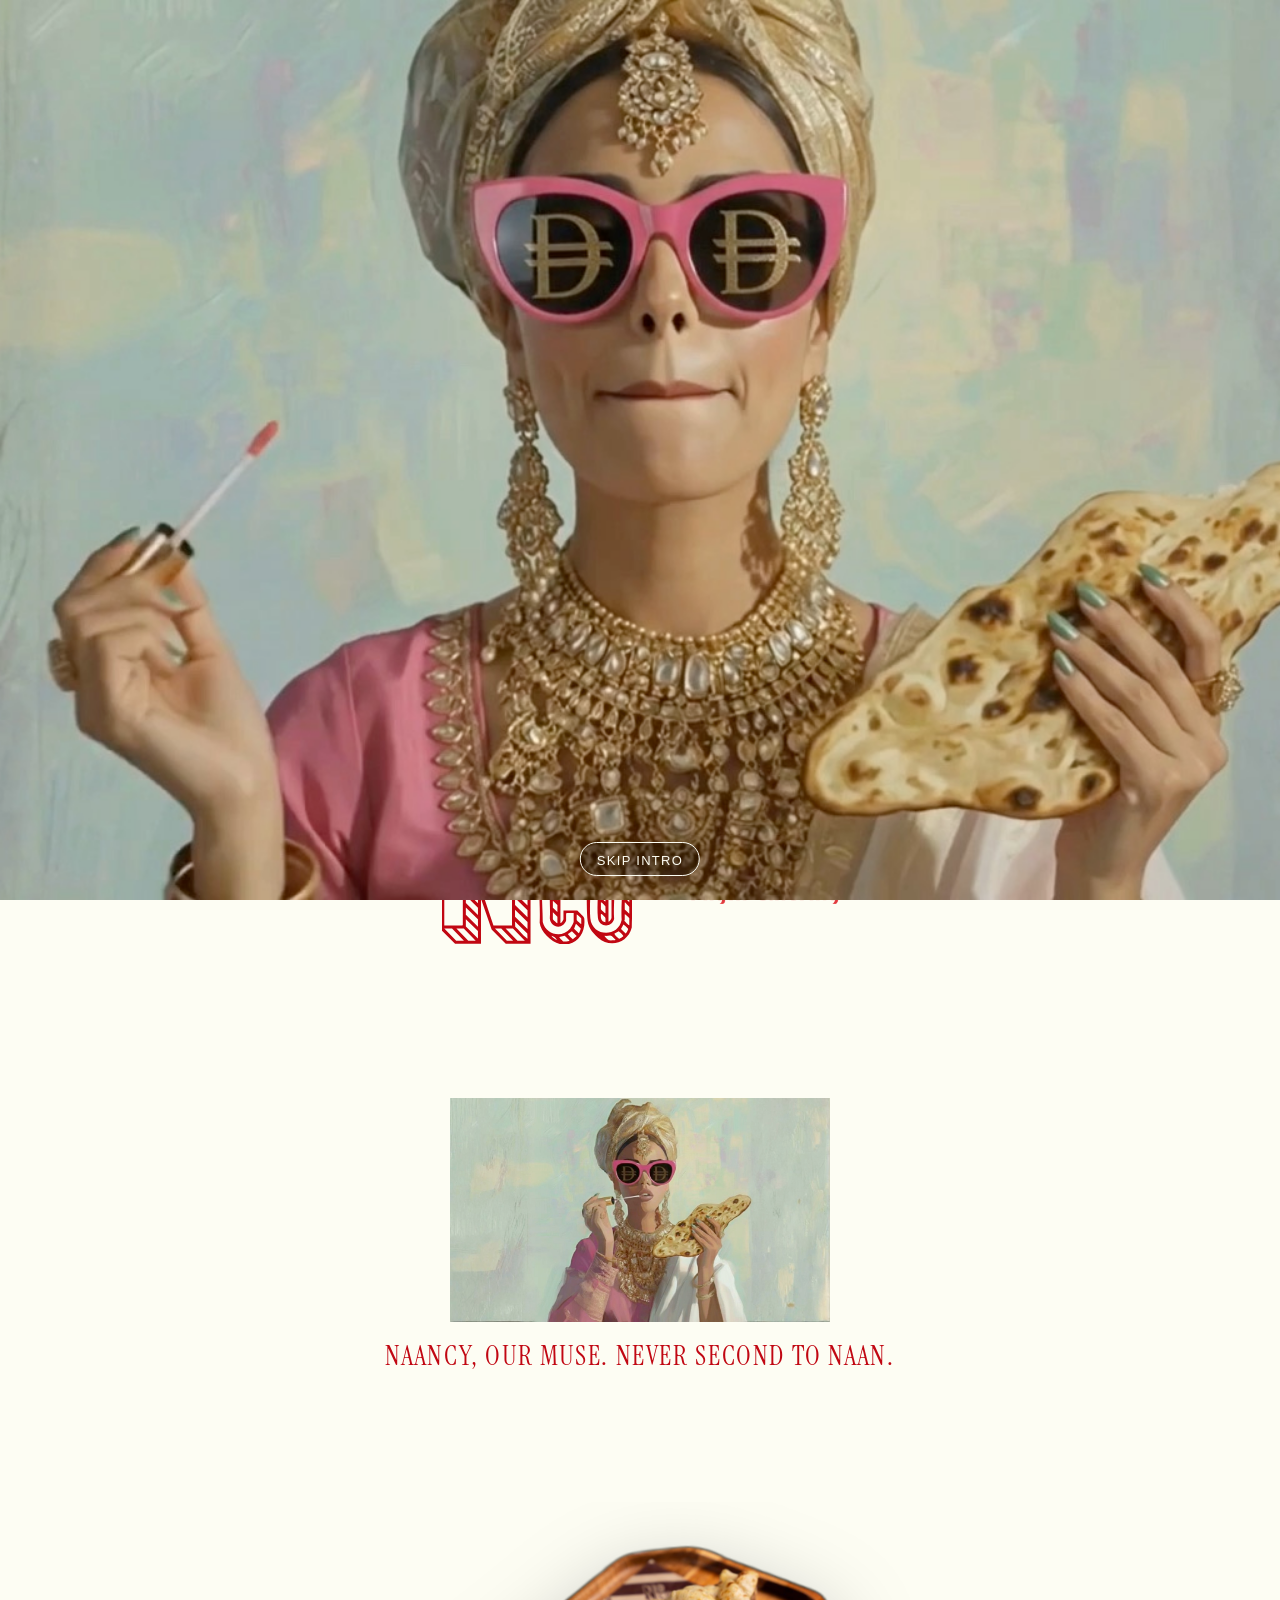
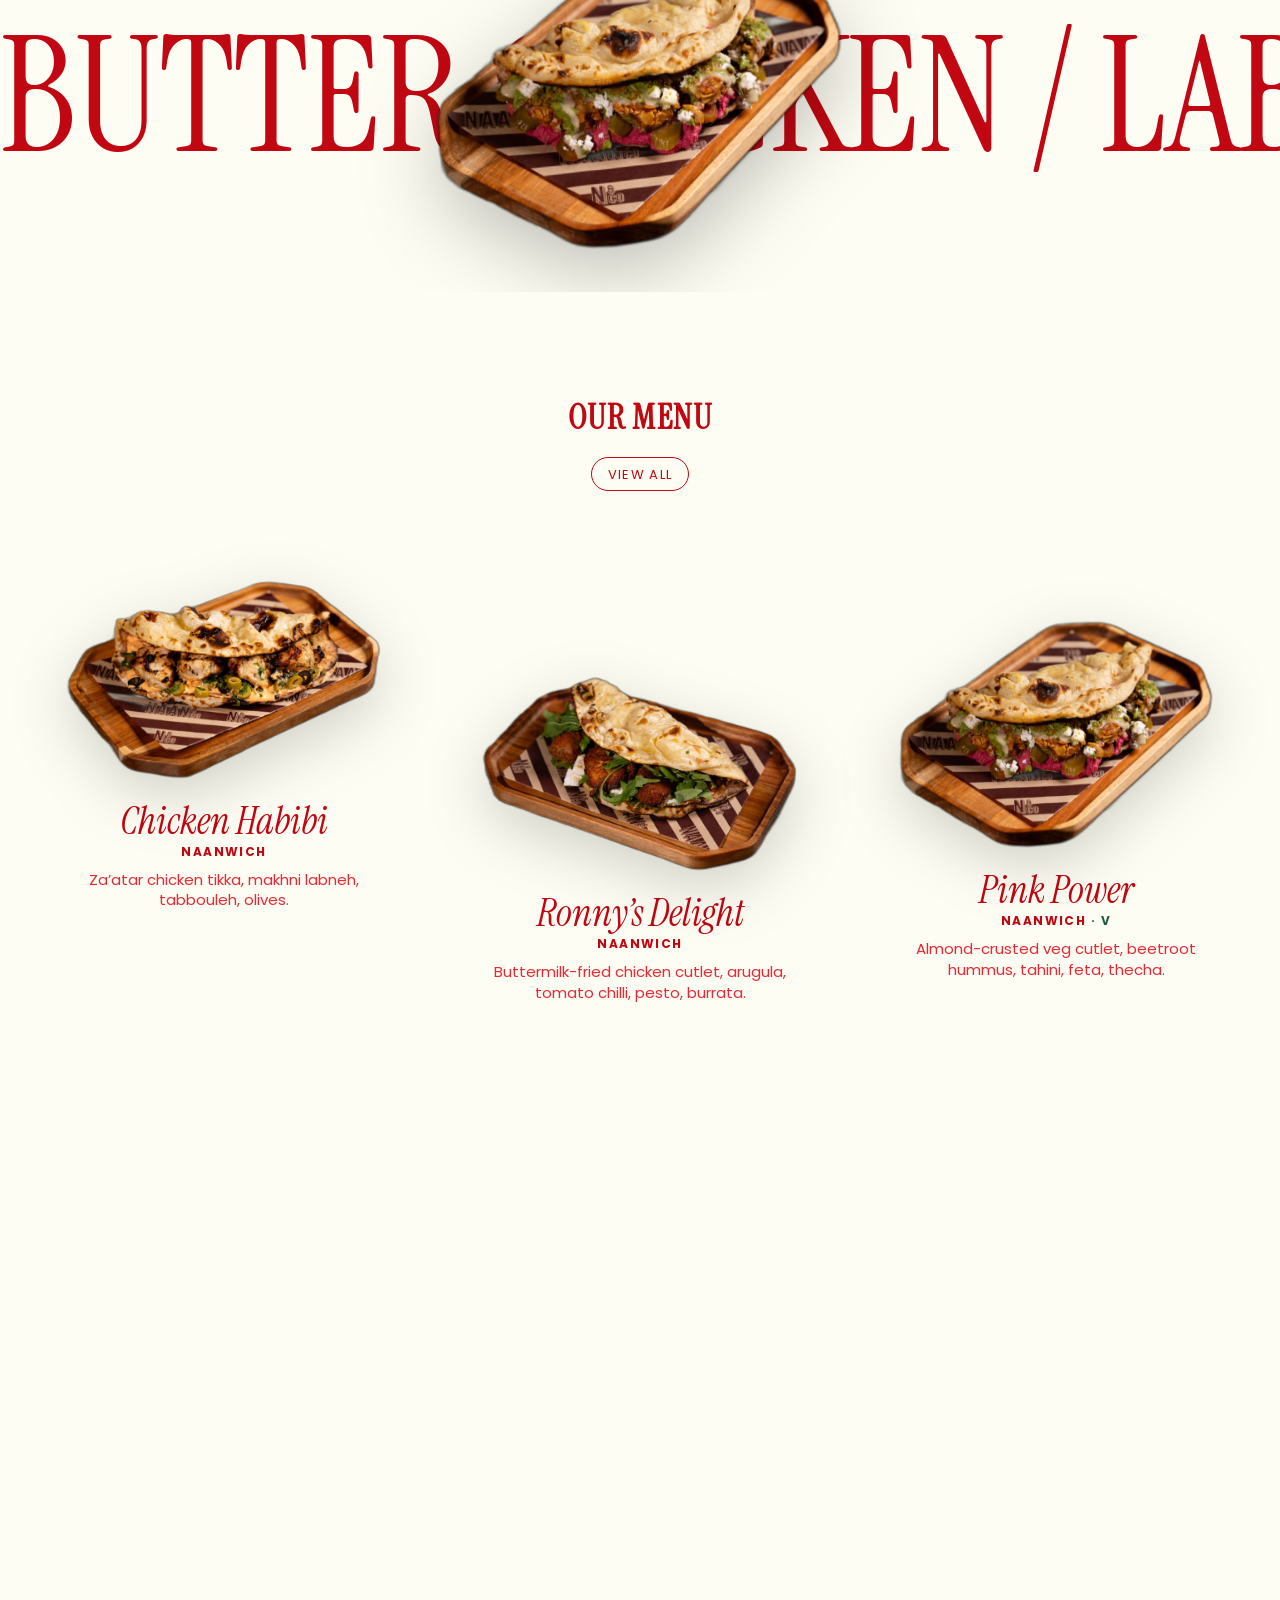
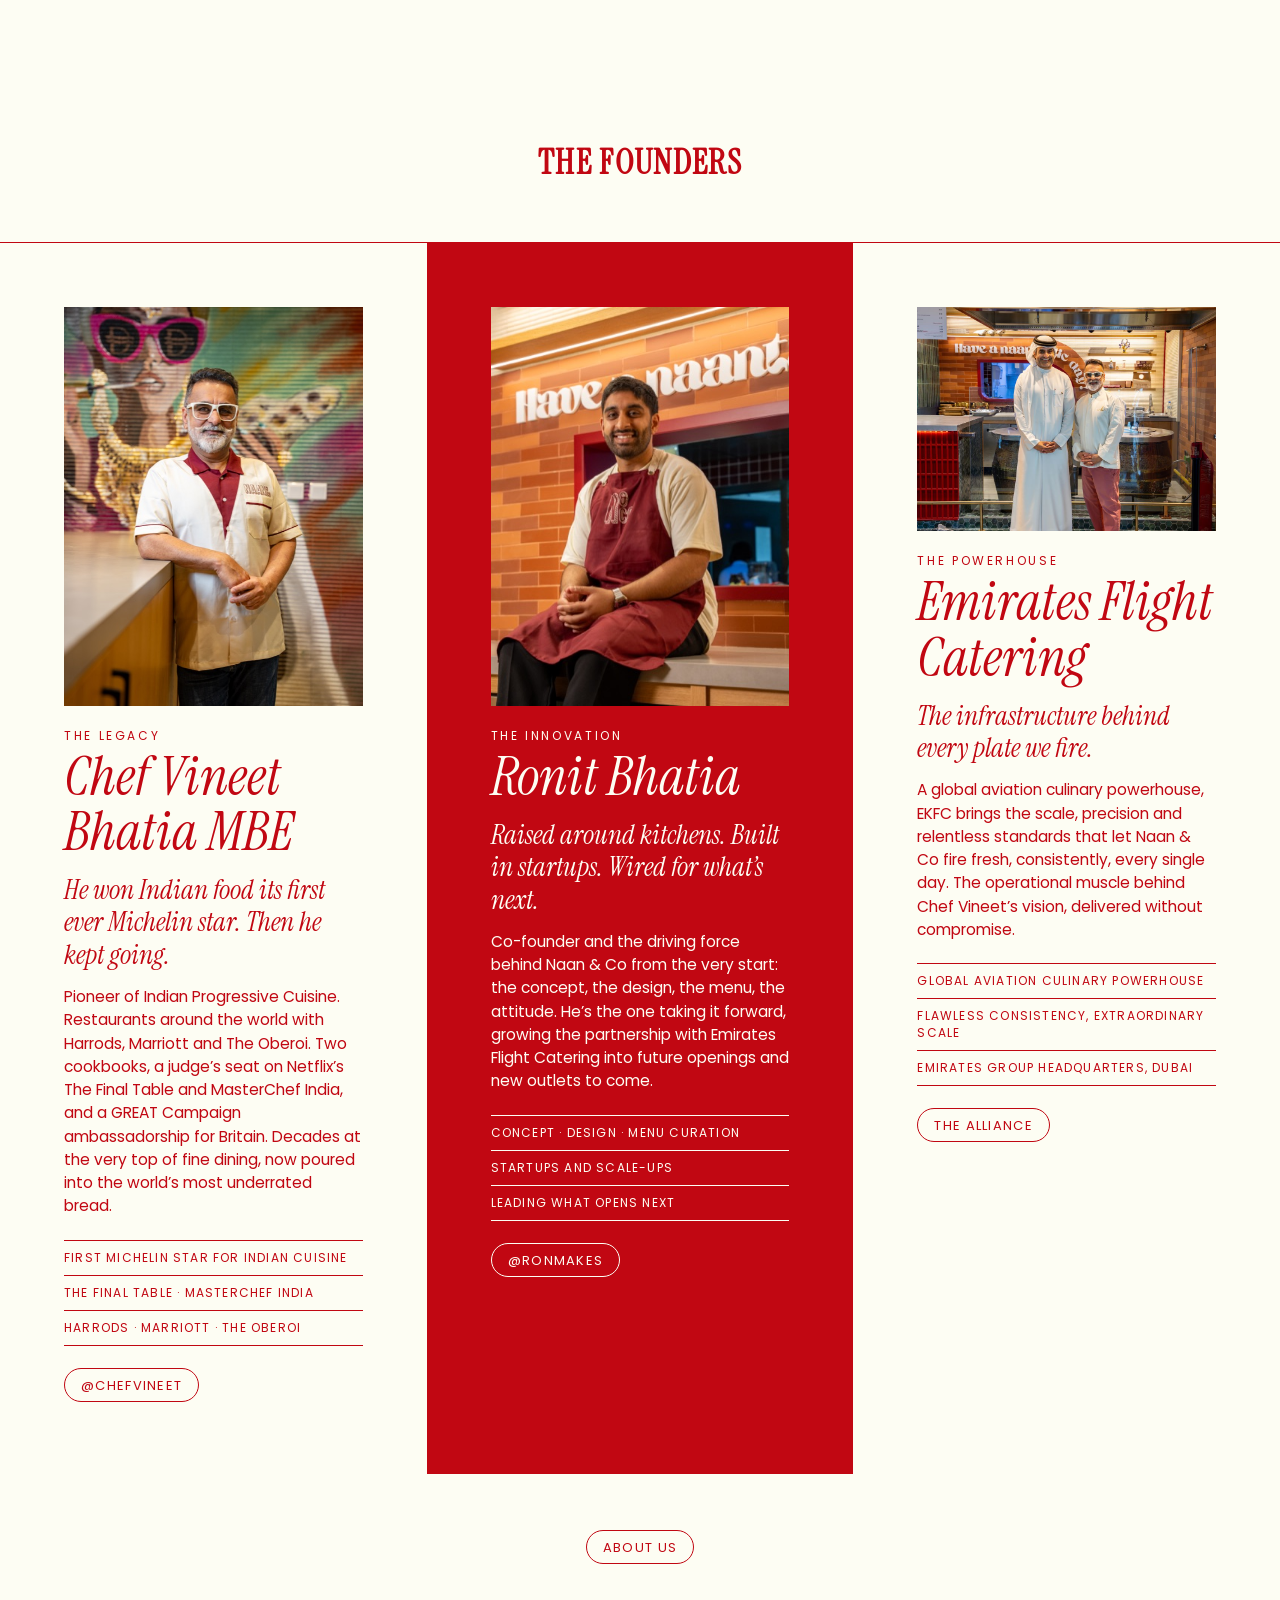
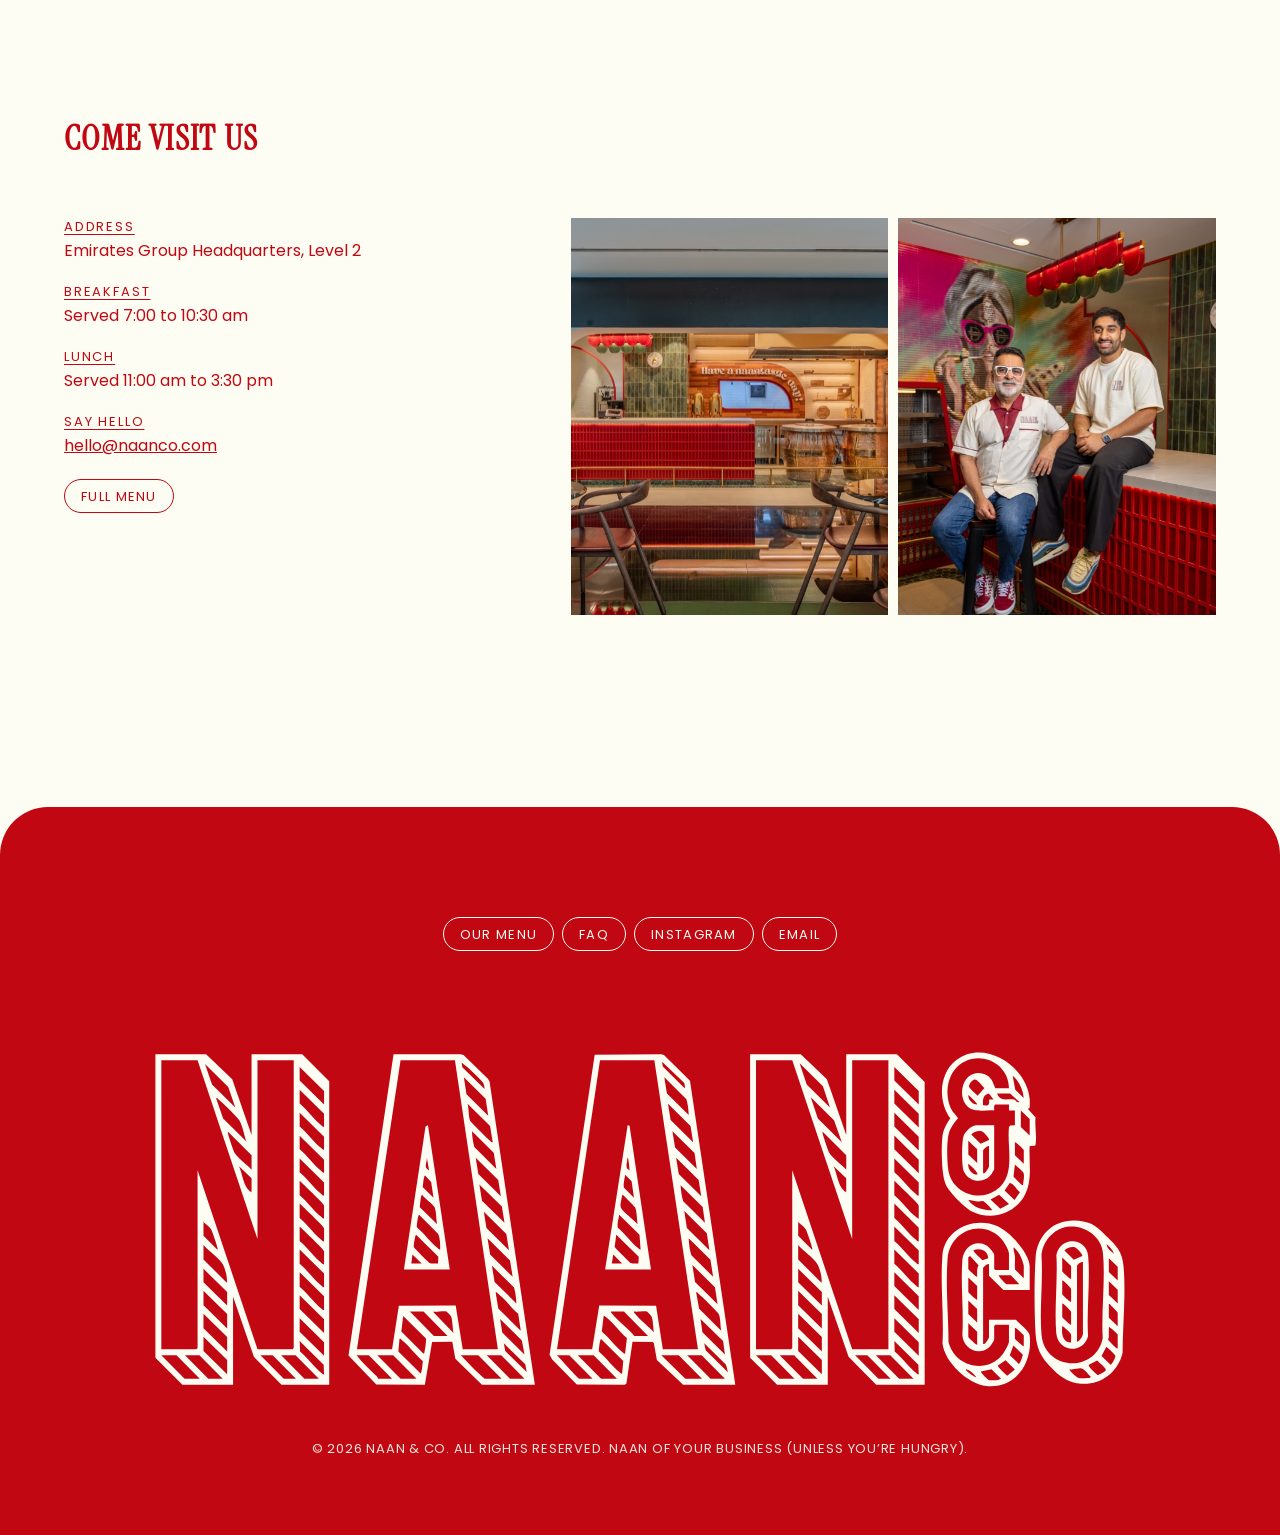
==== index.html @ 49facd0e "Revert header to full wordmark, move EKFC lockup to hero, swap founders photo - Header goes back to " ====
<!DOCTYPE html>
<html lang="en">
<head>
  <meta charset="UTF-8" />
  <meta name="viewport" content="width=device-width, initial-scale=1" />
  <meta name="theme-color" content="#fdfdf3" />
  <title>Naan &amp; Co</title>
  <meta name="description" content="Naan & Co. puts India's most iconic staple centre stage: pressed naanwiches and playful pizzaans, straight from the tandoor." />
  <link rel="canonical" href="https://naanco.com/" />

  <meta property="og:type" content="website" />
  <meta property="og:site_name" content="Naan & Co" />
  <meta property="og:url" content="https://naanco.com/" />
  <meta property="og:title" content="Naan & Co" />
  <meta property="og:description" content="Naan & Co. puts India's most iconic staple centre stage: pressed naanwiches and playful pizzaans, straight from the tandoor." />
  <meta property="og:image" content="https://naanco.com/assets/hero-poster.jpg" />

  <meta name="twitter:card" content="summary_large_image" />
  <meta name="twitter:title" content="Naan & Co" />
  <meta name="twitter:description" content="Naan & Co. puts India's most iconic staple centre stage: pressed naanwiches and playful pizzaans, straight from the tandoor." />
  <meta name="twitter:image" content="https://naanco.com/assets/hero-poster.jpg" />

  <link rel="preconnect" href="https://fonts.googleapis.com" />
  <link rel="preconnect" href="https://fonts.gstatic.com" crossorigin />
  <link href="https://fonts.googleapis.com/css2?family=Instrument+Serif:ital@0;1&family=Poppins:wght@400;500;600;700&display=swap" rel="stylesheet" />
  <link rel="icon" type="image/svg+xml" href="assets/favicon.svg" />
  <link rel="stylesheet" href="styles.css" />
  <noscript>
    <style>
      .intro { display: none !important; }
      .reveal { opacity: 1 !important; transform: none !important; }
    </style>
  </noscript>
</head>
<body class="intro-lock">

  <svg width="0" height="0" style="position:absolute" aria-hidden="true" focusable="false" xmlns="http://www.w3.org/2000/svg">
    <defs><g id="logo-full">
<path d="M657.68,419.27l19.14,18.19,14.15,40.75v-58.94h37.07l20.3,20.28v221.45h-35.45l-20.22-20.36-15.23-43.99v64.35h-37.07l-19.75-19.74v-221.99h37.07ZM651.46,423.59h-26.52v211.44h25.71l.81-.81v-130.06l43.84,130.87h26.52v-211.44h-26.52v130.87l-43.84-130.87ZM679.06,458.2l-5.16-15.66-17.02-16.79,5.16,15.66,17.02,16.79ZM744.01,456.04v-10l-17.86-17.58v10l17.86,17.58ZM744.01,472.8v-10l-17.86-17.58v10l17.86,17.58ZM687.72,483.62l-5.71-16.19-17.01-16.8,5.18,15.64,17.54,17.35ZM744.01,489.57v-10l-17.86-17.58v10l17.86,17.58ZM690.97,503.63v-10.55l-17.05-17.03c-.42-.08-.32.49-.27.81.3,1.94,3.99,12.89,4.96,14.52,2.23,3.77,9.31,8.69,12.37,12.25ZM744.01,506.33v-10l-17.86-17.58v10l17.86,17.58ZM744.01,522.55v-9.46l-17.86-17.58v10c5.54,4.56,10.68,11.98,16.23,16.23.55.42.68,1.04,1.63.81ZM690.97,519.85v-10l-9.21-8.65c2.42,5,3.16,14.5,7.58,17.84.54.41.68,1.05,1.63.81ZM744.01,539.32v-9.46c0-1.28-15.68-16.01-17.86-18.12v10.55c5.54,4.56,10.68,11.98,16.23,16.23.55.42.68,1.04,1.63.81ZM744.01,556.08v-10l-17.86-17.58v10.55c5.54,4.56,10.68,11.98,16.23,16.23.55.42.68,1.04,1.63.81ZM655.79,542.02v10l10.02,10c.42.08.32-.49.27-.81-.27-1.75-3.8-12.31-4.65-13.75-1.01-1.71-4.12-3.98-5.64-5.45ZM744.01,572.85v-10l-17.86-17.58v10.55c5.54,4.56,10.68,11.98,16.23,16.23.55.42.68,1.04,1.63.81ZM655.79,558.79v10.55l17.05,17.03c.76-3.49-1.37-11.07-3.27-14.03-2.73-4.25-10.28-9.46-13.78-13.54ZM744.01,589.61v-10l-17.86-17.58v10.55c5.54,4.56,10.68,11.98,16.23,16.23.55.42.68,1.04,1.63.81ZM673.11,603.13v-10l-17.32-17.03v10l17.32,17.03ZM744.01,606.37v-10l-17.86-17.58v10l17.86,17.58ZM673.11,619.89v-10.55l-17.32-17.03v10.55l17.32,17.03ZM744.01,623.14v-10l-17.86-17.58v10l17.86,17.58ZM673.11,636.66v-10.55l-17.32-17.03v10.55l17.32,17.03ZM744.01,639.9v-10l-17.86-17.58v10l17.86,17.58ZM673.11,653.42v-10.55l-17.32-17.03v10.55l17.32,17.03ZM744.01,653.42l-.28-7.02-17.57-17.31.28,7.56c5.43,4.51,10.5,11.78,15.95,15.97.54.42.69,1.05,1.62.8ZM653.08,656.67l-17.05-17.3h-11.1l17.05,17.3h11.1ZM669.86,656.67l-17.05-17.3h-10.55l17.05,17.3h10.55ZM723.44,656.67l-17.05-17.3h-8.93l17.05,17.3h8.93ZM740.22,656.67l-17.05-17.3h-10.55l17.05,17.3h10.55Z"/>
        <path d="M222.53,419.27l19.14,18.19,14.15,40.75v-58.94h37.07l19.75,19.74v221.99h-34.91l-20.22-20.36-15.23-43.99v64.35h-37.07l-19.75-19.74v-221.99h37.07ZM216.31,423.59h-26.52v211.44h25.71l.81-.81v-130.06l43.84,130.87h25.71l.81-.81v-210.63h-26.52v130.87l-43.84-130.87ZM243.91,458.2l-5.16-15.12-17.02-16.79,5.16,15.12,17.02,16.79ZM308.86,456.04v-10l-17.86-17.58v10l17.86,17.58ZM308.86,472.26v-9.46l-17.86-17.58v10c5.54,4.56,10.68,11.98,16.23,16.23.55.42.68,1.04,1.63.81ZM252.02,483.08c-1.56-4.31-2.79-11.97-5.16-15.66-1.68-2.61-12.31-12.81-15.13-15.17-.61-.51-.88-1.31-1.9-1.07l5.18,15.1,17,16.8ZM308.86,489.03v-9.46l-17.86-17.58v10c5.54,4.56,10.68,11.98,16.23,16.23.55.42.68,1.04,1.63.81ZM255.82,503.63v-10.55l-17.05-17.03c-.42-.08-.32.49-.27.81.3,1.94,3.99,12.89,4.96,14.52,2.23,3.77,9.31,8.69,12.37,12.25ZM308.86,505.79v-9.46l-17.86-17.58v10c5.54,4.56,10.68,11.98,16.23,16.23.55.42.68,1.04,1.63.81ZM308.86,522.55v-9.46l-17.86-17.58v10c5.54,4.56,10.68,11.98,16.23,16.23.55.42.68,1.04,1.63.81ZM255.82,519.85v-10l-9.21-8.65c2.42,5,3.16,14.5,7.58,17.84.54.41.68,1.05,1.63.81ZM308.86,539.32v-9.46c0-1.28-15.68-16.01-17.86-18.12v10.55c5.54,4.56,10.68,11.98,16.23,16.23.55.42.68,1.04,1.63.81ZM308.86,556.08v-9.46c0-1.28-15.68-16.01-17.86-18.12v10.55c5.54,4.56,10.68,11.98,16.23,16.23.55.42.68,1.04,1.63.81ZM220.64,542.02v10l10.02,10c.42.08.32-.49.27-.81-.27-1.75-3.8-12.31-4.65-13.75-1.01-1.71-4.12-3.98-5.64-5.45ZM308.86,572.85v-9.46c0-1.28-15.68-16.01-17.86-18.12v10.55c5.54,4.56,10.68,11.98,16.23,16.23.55.42.68,1.04,1.63.81ZM220.64,558.79v10.55l17.05,17.03c.76-3.49-1.37-11.07-3.27-14.03-2.73-4.25-10.28-9.46-13.78-13.54ZM308.86,589.61v-10l-17.86-17.58v10.55c5.54,4.56,10.68,11.98,16.23,16.23.55.42.68,1.04,1.63.81ZM237.96,603.13v-10l-17.32-17.03v10l17.32,17.03ZM308.86,606.37v-10l-17.86-17.58v10.55c5.54,4.56,10.68,11.98,16.23,16.23.55.42.68,1.04,1.63.81ZM237.96,619.89v-10.55l-17.32-17.03v10.55l17.32,17.03ZM308.86,623.14v-10l-17.86-17.58v10l17.86,17.58ZM237.96,636.66v-10.55l-17.32-17.03v10.55l17.32,17.03ZM308.86,639.9v-10l-17.86-17.58v10l17.86,17.58ZM237.96,653.42v-10.55l-17.32-17.03v10.55l17.32,17.03ZM308.86,653.42l-.28-7.02-17.57-17.31.28,7.56c5.43,4.51,10.5,11.78,15.95,15.97.54.42.69,1.05,1.62.8ZM217.93,656.67l-17.05-17.3h-11.1l17.05,17.3h11.1ZM234.71,656.67l-17.05-17.3h-10.55l17.05,17.3h10.55ZM288.29,656.67l-17.05-17.3h-8.93l17.05,17.3h8.93ZM305.07,656.67l-17.05-17.3h-10.55l17.05,17.3h10.55Z"/>
        <path d="M609.78,660.99h-38.16l-19.22-18.11-2.24-12.36-.81-.82-14.78-.05-4.45,30.43-1.26.9-35.07-.11-17.98-18.27-1.93-3.51,33.02-219.6,48.51-.27,2.16.54,19.06,18.81,33.14,222.4ZM479.35,635.04h25.71l5.15-31.9,41.61.05,4.93,31.85h25.71l-31.91-211.48-39.77.07-31.42,211.41ZM572.29,439.97l-16.08-15.29.51,3.54,16,15.92c.47-.76-.06-3.62-.42-4.17ZM575.68,463.61c-.11-3.85-.63-7.84-1.68-11.56l-16.17-16.02,1.93,11.86,15.92,15.72ZM578.93,483.62l-1.92-11.87-16.47-16.25,1.9,11.88,16.49,16.24ZM581.64,503.09l-1.69-11.56-16.16-16.02,1.93,11.85,15.92,15.73ZM584.88,523.09l-1.92-11.87-16.47-16.25,1.9,11.88,16.49,16.24ZM587.59,542.56l-1.69-11.56-16.16-16.02c.3,3.9.76,8.16,1.93,11.85l15.92,15.73ZM590.84,562.57l-1.9-12.42-16.49-16.24,1.9,12.42,16.49,16.24ZM593.54,582.04l-1.93-12.4-15.92-15.72c.17,4.09.64,8.5,1.93,12.39l15.92,15.73ZM596.79,602.05l-1.9-12.43-16.49-16.23,1.92,12.41,16.47,16.25ZM599.5,621.52c-.73-3.26-.46-9.63-1.93-12.4-.7-1.32-13.03-13.49-14.84-14.92-.54-.43-.7-1.05-1.63-.8l2.23,12.1,16.16,16.02ZM545.92,625.3l-17.59-17.85h-9.47c-.24.94.39,1.08.81,1.63,4.25,5.55,11.67,10.68,16.24,16.22h10.01ZM545.11,607.46c-2.18-.62-6.95.45-9.47,0-.24.94.39,1.08.81,1.63,3.52,4.6,9.77,9.16,13.8,13.52-.63-3.24-.49-8.59-1.76-11.48-.26-.58-3.01-3.56-3.38-3.66ZM529.14,638.28l1.33-11.38c-5.26-4.33-10.13-11.35-15.39-15.39-.54-.42-.69-1.05-1.62-.81l-1.37,11.34c5.27,4.34,10.16,11.39,15.44,15.43.54.42.69,1.05,1.62.81ZM602.2,638.82l-1.36-9.73-16.49-16.23,1.36,9.73,16.49,16.23ZM526.97,652.88l.83-9.17-16.25-16.23c-.79-.02-1.72,7.93-1.64,9.16,5.27,4.35,10.16,11.39,15.44,15.44.54.42.69,1.05,1.62.81ZM604.37,651.8l-1.37-5.38-15.94-15.7,1.06,5.15,16.25,15.94ZM505.33,656.67l-17.05-17.3h-8.93c2,1.94,15.31,17.3,16.51,17.3h9.47ZM523.19,656.67l-17.05-17.3h-11.64l17.05,17.3h11.64ZM585.43,656.67l-17.05-17.3h-12.72l17.59,17.3h12.18ZM602.21,656.67l-17.05-17.3h-10.55l17.05,17.3h10.55Z"/>
        <path d="M463.11,660.99h-38.7l-19.48-18.94-2.24-12.46-14.77.09-5.29,31.33-35.52-.13-20.36-21.21,32.97-220.41,49.02-.03,2.16.54,17.84,17.32,1.21,2.04,33.15,221.86ZM332.94,635.04h25.71l4.93-31.85,41.61-.05,5.15,31.9h25.71l-31.42-211.41-39.78-.06-31.9,211.48ZM426.3,444.68c-.03-1.51-.27-3.3-1.06-4.61-1.14-1.88-9.22-9.41-11.37-11.35-1.35-1.22-3-2.25-4.33-3.51l.51,3.54,16.26,15.92ZM429.01,464.15l-1.93-12.39-15.92-15.73,1.93,12.39,15.92,15.73ZM432.26,483.61l-1.91-11.88-16.49-16.24c.97,3.27.64,9.62,1.9,12.42.43.96,13.3,13.68,14.87,14.89.54.42.69,1.05,1.63.8ZM434.96,503.09l-1.93-11.86-15.92-15.72c.07,3.85.79,7.8,1.69,11.56l16.16,16.02ZM438.21,523.09l-1.9-11.89-16.49-16.23,1.93,11.86,16.46,16.26ZM440.91,542.56l-1.93-11.86-16.46-16.26,1.9,11.89,16.49,16.23ZM444.16,562.57l-1.9-11.89-16.49-16.23,1.93,11.86,16.46,16.26ZM446.87,582.04l-1.93-11.86-16.46-16.26,1.9,11.89,16.49,16.23ZM449.57,601.51c-.11-3.85-.63-7.84-1.68-11.56l-16.17-16.02,1.93,11.86,15.92,15.72ZM452.82,621.52l-1.9-12.42c-5.06-4.24-9.77-10.95-14.87-14.89-.54-.42-.69-1.05-1.63-.8l1.91,11.88,16.49,16.24ZM399.25,625.3l-17.59-17.85h-10.01l17.59,17.85h10.01ZM398.43,607.46c-2.29-.65-7.36.48-10.01,0l15.15,15.68c-.75-3.31-.58-9.1-1.76-12.03-.24-.59-3.05-3.56-3.38-3.66ZM366.78,610.7l-1.37,11.34,16.25,16.23c.88-.52.66-1.14.81-1.88.4-1.85,1.43-8.08.8-9.46l-16.49-16.23ZM455.53,638.82l-1.93-10.23-15.92-15.73,1.59,10.03,16.26,15.93ZM364.07,627.47l-.83,9.17,16.25,16.23c.92.02,1.54-7.95,1.64-9.17-5.27-4.34-10.16-11.39-15.44-15.43-.54-.42-.69-1.05-1.62-.81ZM457.15,651.8l-1.07-5.68-15.69-15.41,1.06,5.69,15.7,15.4ZM358.65,656.67l-17.05-17.3h-8.93c4.34,5.77,9.88,10.51,14.92,15.67.62.63.69,1.63.78,1.63h10.28ZM376.51,656.67l-17.05-17.3h-11.64l17.05,17.3h11.64ZM438.76,656.67l-17.05-17.3h-12.72c4.2,4.28,8.21,9.02,12.7,12.99.79.7,4.56,4.31,4.89,4.31h12.18ZM455.53,656.67l-17.05-17.3h-10.55l17.05,17.3h10.55Z"/>
        <path d="M825.2,591.77h-19.21l-10.55-10.55v-8.38c-1.24-.58-4.33,2.27-4.33,2.97v55.43h.8c.99-.36,3.53-4.14,3.53-5.14v-12.71h19.75c2.34,3.15,9.58,7.81,10.02,11.61,2.35,19.99-10.02,38.91-31.6,36.99-13.47-1.2-30.8-17.65-32.21-31.09,1.12-20.86-1.72-43.67-.09-64.31,1.55-19.59,23.39-28.94,40.45-21.45,8.66,3.8,23.44,19.6,23.44,29.58v17.03ZM810.04,577.17v-12.17c0-2.11-3.15-7.67-4.59-9.47-13.43-16.69-38.59-7.91-40.32,13.26-1.58,19.3.61,41.51.68,60.95,4.3,17.93,27.47,23.95,39.35,9.33,1.41-1.73,4.88-7.72,4.88-9.72v-12.17h-10.01l-.81.81v9.73c0,1.27-2.91,5.31-4.06,6.22-7.95,6.32-18.93.3-19.23-9.44,1.04-17.8-1.32-37.03,0-54.66.68-9.17,9.64-15.65,18.07-10.43,1.36.84,5.23,5.33,5.23,6.67v10.27l.81.81h10.01ZM820.87,583.12v-8.92c0-1.31-2.06-6.61-2.8-8.02-1.07-2.04-2.84-4.19-4.51-5.77-.58,1.95.66,4.17.81,6.23.23,3.37-.26,6.79.12,10.16l6.38,6.33ZM794.84,568.47c-.11-5.6-5.94-7.77-10.77-5.89-.66.93,5.71,6.16,6.48,7.31l4.29-1.42ZM780.27,567.71v8.65c0,.43,6.05,6.18,6.49,5.68.04-2.93-.41-5.78.99-8.48l-6.13-6.65-1.35.81ZM817.62,587.45l-6.22-6.49h-8.93c.11,1.13,5.25,6.49,5.68,6.49h9.47ZM786.77,598.8v-10l-6.49-6.22v10.55c0,.43,6.05,6.18,6.49,5.68ZM786.77,615.57v-10l-6.49-6.22v10l6.49,6.22ZM786.77,631.79v-9.46l-6.49-6.22v10c0,.43,6.05,6.18,6.49,5.68ZM820.87,632.87v-7.84c0-.43-5.36-5.57-6.49-5.68v7.84c0,.43,6.05,6.18,6.49,5.68ZM813.29,632.33l-2.64,7.19,6.68,6.33c.97-.23,2.66-5.47,2.88-6.69l-6.92-6.83ZM801.93,646.94c-.61.89,5.85,6.48,6.84,7.5l5.6-4.54-6.83-6.72-5.61,3.76ZM786.23,655.58c-2.03-2.54-4.28-5.14-7.57-5.94-1.01,1.01,6.23,6.11,7.57,5.94ZM789.48,651.26c-.62.51,5.06,6.16,5.79,6.38,1.23.36,8.84.09,8.81-1.24l-6.83-6.65-7.77,1.52Z"/>
        <path d="M825.02,458.61c-.09.14-.58.13-.81.21l-.1.72,5.4,5.97c-.72,5.75,1.01,14.05.01,19.46-.11.62-.19,1.09-.89,1.28l-3.45.07c-.72,12.69,2.51,25.69-4.24,37.14-7.77,13.17-24.8,17.65-38.35,10.55-5.1-2.67-16.24-13.98-18.67-19.2-3.39-7.27-3.51-27.49-2.55-35.73.52-4.48,3.19-9.38,5.72-13.04-9.11-12.36-8.31-32.66,4.25-42.43,20.95-16.32,52.16,4.97,53.86,28.36.08,1.14.17,6.06-.19,6.65ZM810.04,444.14c-.15-21.02-26.94-30.01-40.04-13.24-6.07,7.76-6.58,21.26-1.54,29.63.74,1.22,4.25,4.79,4.25,5.51-3.12,3.77-5.79,7.1-6.9,12.05-1.38,6.15-1.28,22.43.42,28.48,4.06,14.45,21.84,20.54,34.24,12.1,15.14-10.3,7.91-30.77,9.57-46.14l.89-1.28,3.44-.08v-10.82h-4.33s0-4.33,0-4.33h-10.01c-1.34,1.02-.71,2.85-.81,4.33-7.02-.57-15.94,2.23-20.8-4.36-6.97-9.45.04-26.89,13.21-22.39,5.46,1.86,6.57,5.6,8.4,10.53h10.01ZM820.86,451.17c-.59-6.09-3.29-12.32-8.11-16.22l1.9,10.27,6.21,5.96ZM785,437.72c-1.6.24-4.38,3.33-4.2,5.05.16,1.57,5.11,5.2,6.24,6.77l5.12-5.63c-1.6-1.23-5.34-6.46-7.16-6.19ZM795.37,447.97c-4.45.79-4.59,4.84-4.28,8.61,4.15.41,4.75-.19,4.33-4.33h3.25s-3.3-4.28-3.3-4.28ZM810.85,447.93h-9.47c2.24,6.46,7.57,3.46,12.17,4.34,1.69.32,2.34,2.94,4.07,1.88l-6.76-6.22ZM786.76,456.04c.72-.65-5.65-6.48-6.49-7.03-.14,3.66,2.84,6.84,6.49,7.03ZM825.2,478.75v-12.17l-6.49-6.22v12.17l6.49,6.22ZM820.87,499.3v-10c0-.43-5.36-5.57-6.49-5.68v9.46l6.49,6.22ZM820.32,514.98c.19-2.56,1.17-6.34.43-8.81-.39-1.31-5.13-5.1-6.38-6.33l-1.01,8.8c.65.82,6.28,7.05,6.95,6.34ZM813.1,514.64c-.4-.37-2.07-1.56-2.5-1.27l-3.76,5.6,7.25,6.83,3.95-5.68c-1.76-1.45-3.39-4.06-4.94-5.48ZM802.83,522.09l-6.31,3.44,7.19,6.66,6.32-3.41-7.2-6.68ZM797.59,533.37c.65-.57-5.43-6.52-6.47-6.8s-2.33.47-3.54.36c-2.41-.21-4.9-.89-7.31-1.13,3.79,5.65,10.79,7.55,17.32,7.56Z"/>
        <path d="M881.67,552.65c7.07,6.97,11.2,10.82,12.19,21.62,1.83,19.93-.61,43.4-.71,63.5-5.29,22.06-31.21,30.01-48.21,14.59-9.37-8.5-14.63-15.18-15.43-28.38-.99-16.15-1.03-39.62,0-55.75,1.23-19.32,16.74-30.81,35.76-26.49,8.13,1.84,10.97,5.56,16.41,10.92ZM852.67,545.41c-10.09,1.38-18.29,11.19-18.83,21.2,1.25,18.69-1.61,39.42.03,57.87,2.36,26.48,39.54,28.27,44.77,2.57-1.2-20,2.09-42.92.13-62.58-1.24-12.51-14.04-20.71-26.1-19.06ZM886.89,565.28c-1-2.7-3.05-5.38-5.4-7.03.3,3.17,3.2,5.12,5.4,7.03ZM889.6,584.74v-10l-6.49-6.22v10l6.49,6.22ZM889.6,601.51v-10l-6.49-6.22v10l6.49,6.22ZM883.11,602.05v10l6.49,6.22v-10c0-.38-4.52-4.69-5.26-5.53-.32-.37.04-1.03-1.24-.69ZM889.6,634.49v-10c0-.43-5.36-5.57-6.49-5.68v7.84c0,.16-.5.58-.52,1.1l.48,1.08c.87.5,5.83,6.46,6.54,5.66ZM881.22,633.41l-3.46,6.65,6.63,6.31c1.02-.21,3.79-5.43,3.5-6.62-.16-.65-6.09-6.47-6.67-6.33ZM868.51,646.42c-.96,1.39,5.21,6.35,6.31,7.49.77.2,5.87-2.85,6.08-3.53.46-1.52-5.09-5.89-6.3-7.17l-6.09,3.21ZM861.19,656.13c2.34.42,5.64-.3,8.12,0l.55-1.08c-2.31-1.71-4.52-5.97-7.57-6-2.3-.02-5.28,1.17-7.85.6-.79.7,5.24,6.22,6.76,6.49Z"/>
        <path d="M514.53,576.63l16.48-105.48,1.39.34,15.69,105.13h-33.56ZM532.38,504.17c-.04-2.19-.32-4.44-.7-6.59-.12-.68-.1-2.62-.91-2.6.24,3.35-2.3,7.27,1.61,9.19ZM535.63,524.18l-1.73-12.05-4.75-4.71c-.34,3.1-1.38,6.22-.98,9.35l7.46,7.41ZM538.34,543.64c-.58-3.17-.53-9.76-1.93-12.4-.31-.58-8.96-9.7-9.42-9.23-.17,2.81-1.94,7.07-.81,9.72,1.01,2.38,10.07,9.28,12.16,11.91ZM540.5,562.03l-.82-10.81-14.87-14.61c-.32,2.66-1.85,7.26-.81,9.72,5.06,4.2,9.79,11,14.87,14.88.54.41.69,1.05,1.62.81ZM538.86,572.28l.3-4.82-16.5-16.24-1.14,8.94c.52.84,11.2,11.52,11.96,11.87,1.49.67,3.74.16,5.37.25ZM526.98,572.31l-6.49-6.49-1.09,6.49h7.58Z"/>
        <path d="M367.31,576.63l15.8-104.54,1.78-.92,15.97,105.46h-33.56ZM385.71,504.17l-1.61-9.19c.17,3.75-2.77,7.06,1.61,9.19ZM388.96,524.18l-1.73-11.51-4.48-4.7c-1.03-.02-1.35,7.15-1.76,8.31l7.98,7.9ZM391.66,543.64c-.91-3.3-.53-9.56-1.92-12.41-1.17-2.4-7.41-6.61-9.17-9.21-.92-.02-1.54,7.95-1.64,9.17l12.73,12.45ZM393.83,562.03c.1-3.8.02-7.71-1.39-11.31l-14.03-14.09c-.88-.02-1.77,7.94-1.65,9.16,5.28,4.35,10.16,11.39,15.44,15.44.54.42.69,1.05,1.62.8ZM392.21,572.31l.29-4.85-16.26-16.24c-.75-.02-2,8.36-1.65,9.16.33.75,10.92,11.3,11.67,11.64,1.62.74,4.16.06,5.95.28ZM380.3,572.31l-6.76-6.49-.82,6.49h7.58Z"/>
        <path d="M799.22,471.18v32.18c0,.2-1.61,3.04-1.93,3.48-5.34,7.57-16.9,6.1-20.37-2.29-1.6-3.86-1.52-21.71-.05-25.68,1.23-3.33,6.04-7.68,9.63-7.68h12.72ZM795.42,481.99c.74-1.06-4.32-6.09-5.25-6.37-2.6-.78-5.97.23-7.73,2.32l6.83,6.71,6.14-2.66ZM786.77,498.76v-10l-6.49-6.22v10l6.49,6.22ZM795.43,486.32c-1.33-.33-4.33,2.66-4.33,3.52v16.49h.8c.99-.36,3.53-4.14,3.53-5.14v-14.87ZM786.76,507.41c1.45-1.49-5.25-7.08-6.49-8.11-.36,3.96,2.46,7.8,6.49,8.11Z"/>

        <path d="M854.28,556.21c6.9-1.09,13.06,3.36,13.69,10.39,1.68,18.72-1.27,39.95-.05,58.93-3.66,13.33-22.06,11.81-23.26-2.11-1.57-18.27,1.17-38.79.07-57.29,1.03-4.96,4.37-9.1,9.55-9.92ZM863.62,566.89c.82-.94-4.29-6.09-5.25-6.37-2.6-.78-5.97.23-7.73,2.32l6.83,6.68,6.15-2.63ZM855.5,583.66v-9.46l-6.49-6.22v10c0,.43,6.05,6.18,6.49,5.68ZM864.16,571.22c-1.41-.51-4.33,1.89-4.33,2.97v55.43c1.79-.13,4.33-4.39,4.33-5.68v-52.73ZM855.5,600.43v-9.46c0-.69-5.09-6.22-6.49-6.22v10c0,.43,6.05,6.18,6.49,5.68ZM855.5,617.19v-9.46c0-.69-5.09-6.22-6.49-6.22v10c0,.43,6.05,6.18,6.49,5.68ZM855.5,630.17c-.25-1.9.5-4.77-.28-6.48-.26-.57-5.71-5.98-6.21-5.42-.5,5.25-.04,11.59,6.49,11.9Z"/>
      </g><g id="logo-mark">
        <path d="M379.76,346.32l30.7,29.19,22.7,65.37v-94.56h59.47l32.56,32.53v355.24h-56.87l-32.43-32.66-24.44-70.58v103.23h-59.47l-31.69-31.66v-356.11h59.47ZM369.77,353.26h-42.54v339.19h41.24l1.3-1.3v-208.63l70.33,209.93h42.54v-339.19h-42.54v209.93l-70.33-209.93ZM414.04,408.78l-8.28-25.12-27.3-26.93,8.28,25.12,27.3,26.93ZM518.24,405.31v-16.05l-28.65-28.19v16.05l28.65,28.19ZM518.24,432.2v-16.05l-28.65-28.19v16.05l28.65,28.19ZM427.93,449.55l-9.16-25.97-27.28-26.95,8.31,25.09,28.14,27.83ZM518.24,459.1v-16.05l-28.65-28.19v16.05l28.65,28.19ZM433.15,481.65v-16.92l-27.35-27.32c-.67-.13-.52.79-.44,1.3.47,3.12,6.41,20.68,7.95,23.29,3.58,6.05,14.93,13.94,19.84,19.64ZM518.24,485.99v-16.05l-28.65-28.19v16.05l28.65,28.19ZM518.24,512.01v-15.18l-28.65-28.19v16.05c8.89,7.32,17.13,19.21,26.04,26.03.87.67,1.1,1.67,2.61,1.3ZM433.15,507.68v-16.05l-14.77-13.87c3.88,8.01,5.07,23.25,12.16,28.62.87.66,1.09,1.68,2.61,1.3ZM518.24,538.91v-15.18c0-2.05-25.16-25.68-28.65-29.06v16.92c8.89,7.32,17.13,19.21,26.04,26.03.87.67,1.1,1.67,2.61,1.3ZM518.24,565.8v-16.05l-28.65-28.19v16.92c8.89,7.32,17.13,19.21,26.04,26.03.87.67,1.1,1.67,2.61,1.3ZM376.72,543.24v16.05l16.07,16.04c.67.13.52-.79.44-1.3-.43-2.81-6.09-19.75-7.46-22.05-1.62-2.75-6.6-6.38-9.05-8.74ZM518.24,592.69v-16.05l-28.65-28.19v16.92c8.89,7.32,17.13,19.21,26.04,26.03.87.67,1.1,1.67,2.61,1.3ZM376.72,570.14v16.92l27.35,27.32c1.22-5.59-2.2-17.76-5.25-22.51-4.39-6.82-16.5-15.17-22.1-21.73ZM518.24,619.58v-16.05l-28.65-28.19v16.92c8.89,7.32,17.13,19.21,26.04,26.03.87.67,1.1,1.67,2.61,1.3ZM404.5,641.27v-16.05l-27.78-27.33v16.05l27.78,27.33ZM518.24,646.48v-16.05l-28.65-28.19v16.05l28.65,28.19ZM404.5,668.16v-16.92l-27.78-27.33v16.92l27.78,27.33ZM518.24,673.37v-16.05l-28.65-28.19v16.05l28.65,28.19ZM404.5,695.06v-16.92l-27.78-27.33v16.92l27.78,27.33ZM518.24,700.26v-16.05l-28.65-28.19v16.05l28.65,28.19ZM404.5,721.95v-16.92l-27.78-27.33v16.92l27.78,27.33ZM518.23,721.94l-.45-11.26-28.19-27.78.44,12.13c8.71,7.24,16.84,18.9,25.59,25.61.87.67,1.1,1.68,2.61,1.29ZM372.38,727.15l-27.35-27.76h-17.8l27.35,27.76h17.8ZM399.29,727.15l-27.35-27.76h-16.93l27.35,27.76h16.93ZM485.25,727.15l-27.35-27.76h-14.33l27.35,27.76h14.33ZM512.16,727.15l-27.35-27.76h-16.93l27.35,27.76h16.93Z"/>
        <path d="M648.47,623.05h-30.82l-16.93-16.92v-13.45c-1.99-.93-6.95,3.64-6.95,4.77v88.92h1.29c1.59-.57,5.66-6.64,5.66-8.24v-20.39h31.69c3.76,5.06,15.36,12.53,16.08,18.63,3.77,32.07-16.08,62.42-50.7,59.33-21.6-1.93-49.41-28.31-51.67-49.88,1.79-33.47-2.75-70.06-.14-103.16,2.48-31.42,37.52-46.42,64.88-34.4,13.89,6.1,37.6,31.45,37.6,47.45v27.33ZM624.16,599.63v-19.52c0-3.39-5.05-12.31-7.37-15.19-21.54-26.77-61.9-12.69-64.68,21.28-2.53,30.96.97,66.59,1.1,97.77,6.89,28.77,44.06,38.42,63.12,14.97,2.26-2.78,7.83-12.39,7.83-15.6v-19.52h-16.06l-1.3,1.3v15.61c0,2.03-4.67,8.51-6.51,9.98-12.76,10.13-30.37.48-30.85-15.15,1.67-28.56-2.11-59.4,0-87.69,1.1-14.71,15.47-25.1,28.98-16.74,2.19,1.35,8.39,8.56,8.39,10.7v16.48l1.3,1.3h16.06ZM641.53,609.17v-14.31c0-2.1-3.31-10.6-4.49-12.86-1.71-3.27-4.56-6.72-7.23-9.26-.94,3.13,1.06,6.69,1.29,9.99.37,5.4-.41,10.89.19,16.29l10.24,10.15ZM599.77,585.67c-.17-8.98-9.53-12.46-17.28-9.45-1.06,1.49,9.15,9.88,10.4,11.73l6.88-2.28ZM576.41,584.45v13.88c0,.7,9.7,9.91,10.41,9.1.07-4.7-.65-9.28,1.58-13.61l-9.84-10.67-2.16,1.3ZM636.32,616.11l-9.98-10.41h-14.33c.17,1.82,8.42,10.41,9.12,10.41h15.19ZM586.83,634.33v-16.05l-10.42-9.98v16.92c0,.7,9.71,9.91,10.42,9.11ZM586.83,661.22v-16.05l-10.42-9.98v16.05l10.42,9.98ZM586.83,687.25v-15.18l-10.42-9.98v16.05c0,.7,9.71,9.91,10.42,9.11ZM641.53,688.98v-12.58c0-.7-8.6-8.93-10.42-9.11v12.58c0,.7,9.71,9.91,10.42,9.11ZM629.38,688.12l-4.24,11.53,10.72,10.16c1.56-.37,4.27-8.77,4.62-10.73l-11.11-10.96ZM611.14,711.55c-.98,1.43,9.38,10.39,10.97,12.04l8.98-7.28-10.96-10.78-8.99,6.03ZM585.96,725.41c-3.26-4.08-6.87-8.24-12.15-9.53-1.63,1.62,10,9.8,12.15,9.53ZM591.17,718.48c-.99.82,8.12,9.88,9.29,10.23,1.97.58,14.19.15,14.13-1.99l-10.95-10.67-12.47,2.44Z"/>
        <path d="M648.2,409.44c-.14.23-.93.21-1.3.34l-.15,1.16,8.66,9.58c-1.15,9.22,1.62,22.53.02,31.21-.18.99-.3,1.75-1.42,2.05l-5.53.12c-1.16,20.35,4.03,41.21-6.79,59.57-12.46,21.13-39.78,28.31-61.52,16.93-8.19-4.29-26.05-22.43-29.95-30.8-5.44-11.66-5.63-44.09-4.09-57.32.84-7.19,5.12-15.05,9.18-20.92-14.61-19.84-13.32-52.39,6.81-68.07,33.62-26.18,83.68,7.97,86.4,45.49.13,1.83.28,9.72-.31,10.67ZM624.16,386.23c-.24-33.72-43.21-48.13-64.23-21.23-9.73,12.45-10.56,34.11-2.47,47.54,1.18,1.96,6.82,7.68,6.82,8.83-5.01,6.05-9.29,11.39-11.08,19.33-2.22,9.86-2.06,35.98.68,45.69,6.52,23.17,35.04,32.94,54.93,19.42,24.29-16.52,12.68-49.36,15.34-74.02l1.42-2.05,5.52-.12v-17.35h-6.95s0-6.94,0-6.94h-16.06c-2.14,1.64-1.14,4.56-1.3,6.94-11.25-.92-25.57,3.58-33.37-7-11.18-15.16.06-43.13,21.19-35.92,8.75,2.99,10.54,8.98,13.48,16.89h16.06ZM641.52,397.5c-.95-9.77-5.28-19.76-13.01-26.02l3.04,16.47,9.96,9.56ZM583.99,375.93c-2.57.38-7.03,5.33-6.74,8.1.26,2.51,8.2,8.34,10.01,10.86l8.22-9.04c-2.56-1.97-8.57-10.36-11.49-9.93ZM600.63,392.37c-7.14,1.26-7.37,7.76-6.86,13.82,6.66.66,7.62-.31,6.95-6.95h5.21s-5.3-6.87-5.3-6.87ZM625.47,392.3h-15.19c3.59,10.37,12.14,5.56,19.52,6.96,2.7.51,3.75,4.72,6.53,3.02l-10.85-9.98ZM586.83,405.31c1.15-1.05-9.07-10.39-10.41-11.27-.22,5.87,4.55,10.97,10.41,11.27ZM648.47,441.75v-19.52l-10.42-9.98v19.52l10.42,9.98ZM641.53,474.71v-16.05c0-.7-8.6-8.94-10.42-9.11v15.18l10.42,9.98ZM640.66,499.86c.3-4.11,1.87-10.17.7-14.13-.62-2.11-8.24-8.19-10.23-10.15l-1.62,14.12c1.04,1.31,10.07,11.31,11.16,10.17ZM629.06,499.31c-.65-.59-3.33-2.51-4.01-2.04l-6.03,8.99,11.63,10.96,6.33-9.12c-2.82-2.33-5.44-6.51-7.92-8.79ZM612.59,511.27l-10.12,5.52,11.53,10.68,10.14-5.47-11.56-10.72ZM604.19,529.36c1.04-.92-8.71-10.46-10.38-10.91-1.62-.43-3.74.75-5.68.58-3.86-.34-7.85-1.42-11.72-1.81,6.08,9.07,17.31,12.12,27.78,12.13Z"/>
        <path d="M739.07,560.29c11.34,11.18,17.97,17.36,19.56,34.68,2.94,31.97-.97,69.61-1.15,101.86-8.49,35.39-50.06,48.14-77.34,23.4-15.03-13.63-23.46-24.35-24.76-45.53-1.58-25.91-1.65-63.55,0-89.42,1.98-31,26.85-49.42,57.37-42.5,13.04,2.96,17.6,8.91,26.32,17.51ZM692.54,548.67c-16.18,2.21-29.35,17.96-30.21,34.01,2.01,29.99-2.59,63.24.05,92.84,3.78,42.48,63.42,45.36,71.82,4.13-1.92-32.08,3.35-68.85.22-100.4-1.99-20.07-22.53-33.22-41.88-30.58ZM747.44,580.55c-1.61-4.34-4.89-8.63-8.67-11.28.48,5.09,5.14,8.21,8.67,11.28ZM751.79,611.78v-16.05l-10.42-9.98v16.05l10.42,9.98ZM751.79,638.67v-16.05l-10.42-9.98v16.05l10.42,9.98ZM741.37,639.54v16.05l10.42,9.98v-16.05c0-.61-7.25-7.53-8.43-8.87-.52-.59.06-1.65-1.99-1.11ZM751.79,691.59v-16.05c0-.7-8.6-8.94-10.42-9.11v12.58c0,.26-.8.93-.84,1.77l.77,1.73c1.39.8,9.35,10.36,10.49,9.08ZM738.35,689.85l-5.55,10.67,10.64,10.11c1.63-.34,6.07-8.71,5.61-10.63-.25-1.04-9.76-10.38-10.7-10.15ZM717.97,710.71c-1.54,2.22,8.36,10.18,10.13,12.01,1.23.31,9.42-4.58,9.75-5.66.74-2.44-8.17-9.45-10.1-11.5l-9.78,5.15ZM706.21,726.29c3.75.67,9.05-.48,13.02,0l.88-1.73c-3.7-2.75-7.25-9.58-12.15-9.63-3.68-.04-8.46,1.88-12.6.96-1.26,1.13,8.4,9.97,10.85,10.41Z"/>
        <path d="M606.8,429.6v51.62c0,.32-2.59,4.87-3.09,5.59-8.57,12.14-27.11,9.78-32.68-3.68-2.56-6.2-2.43-34.83-.08-41.2,1.97-5.33,9.69-12.33,15.45-12.33h20.4ZM600.72,446.94c1.18-1.7-6.93-9.77-8.42-10.22-4.17-1.24-9.57.36-12.4,3.72l10.96,10.76,9.86-4.26ZM586.83,473.84v-16.05l-10.42-9.98v16.05l10.42,9.98ZM600.72,453.89c-2.13-.52-6.95,4.26-6.95,5.64v26.46h1.29c1.59-.57,5.66-6.64,5.66-8.24v-23.86ZM586.82,487.72c2.33-2.4-8.43-11.36-10.41-13.01-.58,6.35,3.95,12.52,10.41,13.01Z"/>
        <path d="M695.13,566.01c11.06-1.75,20.96,5.39,21.97,16.67,2.69,30.03-2.04,64.08-.09,94.54-5.87,21.38-35.39,18.95-37.31-3.39-2.51-29.3,1.88-62.22.11-91.91,1.66-7.95,7-14.59,15.33-15.91ZM710.12,583.14c1.31-1.51-6.89-9.76-8.42-10.22-4.17-1.24-9.57.36-12.4,3.72l10.96,10.71,9.86-4.22ZM697.09,610.04v-15.18l-10.42-9.98v16.05c0,.7,9.71,9.91,10.42,9.11ZM710.99,590.09c-2.27-.81-6.95,3.03-6.95,4.77v88.92c2.88-.21,6.95-7.05,6.95-9.11v-84.58ZM697.09,636.93v-15.18c0-1.1-8.16-9.97-10.42-9.98v16.05c0,.7,9.71,9.91,10.42,9.11ZM697.09,663.83v-15.18c0-1.1-8.16-9.97-10.42-9.98v16.05c0,.7,9.71,9.91,10.42,9.11ZM697.09,684.65c-.39-3.05.8-7.65-.45-10.4-.42-.92-9.16-9.59-9.96-8.69-.79,8.42-.07,18.59,10.41,19.08Z"/>
      </g></defs>
  </svg>

  <!-- ================= INTRO: the film, then the logo draws on ================= -->
  <div class="intro" id="intro" aria-label="Naan &amp; Co opening film">
    <video id="intro-video" muted playsinline autoplay preload="auto" poster="assets/intro-poster.jpg">
      <source src="assets/intro-720.mp4" type="video/mp4" />
    </video>
    <svg class="intro-logo" viewBox="181.5 413.9 717.1 252.3" role="img" aria-label="Naan &amp; Co" xmlns="http://www.w3.org/2000/svg"><use href="#logo-full" /></svg>
    <button class="pill intro-skip" id="intro-skip" type="button">Skip intro</button>
  </div>

  <header class="site-header">
    <div class="wrap">
      <div class="header-left">
        <a class="pill" href="#menu">Our menu</a>
        <a class="pill" href="https://www.google.com/maps/place/Emirates+Group+Headquarters+-+Second+Floor+-+Al+Garhoud+-+Dubai+-+United+Arab+Emirates/@25.2419709,55.3619872,17z/data=!3m1!4b1!4m6!3m5!1s0x3e5f5da21c5a3e1d:0xceed6bc21a979a2d!8m2!3d25.2419709!4d55.3645621!16s%2Fg%2F11wb27vzw5?entry=ttu&g_ep=EgoyMDI2MDcwNS4wIKXMDSoASAFQAw%3D%3D" target="_blank" rel="noopener">Find us</a>
        <a class="pill" href="about.html">About Us</a>
      </div>
      <a class="brand-mark" href="#top" aria-label="Naan &amp; Co home">
        <svg viewBox="181.5 413.9 717.1 252.3" role="img" aria-hidden="true" focusable="false" fill="currentColor" xmlns="http://www.w3.org/2000/svg"><use href="#logo-full" /></svg>
      </a>
      <div class="header-right">
        <a class="pill" href="https://www.instagram.com/naanco.ae/" target="_blank" rel="noopener">Instagram</a>
      </div>
    </div>
  </header>

  <main id="top">

    <!-- ================= HERO ================= -->
    <section class="hero">
      <div class="wrap">
        <h1 class="hero-shout reveal">Yes, we&rsquo;re hot. <em>Straight from the tandoor.</em></h1>
        <div class="hero-cols reveal">
          <div>
            <p>Naan &amp; Co. takes India&rsquo;s most iconic staple and puts it centre stage.</p>
            <p>Pressed naanwiches, playful pizzaans, every naan fired fresh in front of you.</p>
          </div>
          <div>
            <p>A concept by Chef Vineet Bhatia MBE and his son Ronit Bhatia, in partnership with Emirates Flight Catering.</p>
            <p>Find us at Emirates Group Headquarters, Level 2.</p>
          </div>
        </div>
        <div class="hero-lockup reveal">
          <svg class="hero-stamp" viewBox="322 340 436 396" role="img" aria-label="Naan &amp; Co monogram" fill="currentColor" xmlns="http://www.w3.org/2000/svg"><use href="#logo-mark" /></svg>
          <span class="hero-divider" aria-hidden="true"></span>
          <a class="hero-partner" href="about.html#alliance" aria-label="In partnership with Emirates Flight Catering">
            <img src="assets/ekfc-logo-480.png" width="480" height="294" alt="Emirates Flight Catering" />
          </a>
        </div>
      </div>
    </section>

    <!-- ================= FILM BLOCK ================= -->
    <figure class="filmstrip reveal">
      <video muted loop playsinline preload="metadata"
             poster="assets/hero-poster.jpg"
             width="960" height="564"
             aria-label="Naancy, the Naan &amp; Co muse, applying lip gloss while holding a fresh naan.">
        <source src="assets/hero-540.mp4" type="video/mp4" />
      </video>
      <figcaption>Naancy, our muse. Never second to naan.</figcaption>
    </figure>

    <!-- ================= DISH MARQUEE ================= -->
    <section class="dishline" aria-label="Dishes">
      <div class="dishline-track">
        <div class="dishline-set">
          <span>Butter Chicken</span>
          <span>Labneh Prawns</span>
          <span>Green Goddess</span>
          <span>Chicken Habibi</span>
          <span>Ronny&rsquo;s Delight</span>
          <span>Pink Power</span>
        </div>
        <div class="dishline-set" aria-hidden="true">
          <span>Butter Chicken</span>
          <span>Labneh Prawns</span>
          <span>Green Goddess</span>
          <span>Chicken Habibi</span>
          <span>Ronny&rsquo;s Delight</span>
          <span>Pink Power</span>
        </div>
      </div>
      <img class="dishline-cut" src="assets/cut-pizzaan-tikka.png" width="900" height="597" alt="" loading="lazy" />
    </section>

    <!-- ================= MENU ================= -->
    <section class="menu" id="menu">
      <div class="wrap">
        <h2 class="section-label">Our menu</h2>
        <p><a class="pill" href="assets/naan-and-co-full-menu.pdf" target="_blank" rel="noopener">View all</a></p>

        <div class="dish-field">
          <article class="dish reveal">
            <img src="assets/cut-naanwich-chicken.png" width="900" height="573" loading="lazy"
                 alt="Chicken Habibi naanwich" />
            <h3 class="dish-name">Chicken Habibi</h3>
            <p class="dish-kind">Naanwich</p>
            <p class="dish-desc">Za&rsquo;atar chicken tikka, makhni labneh, tabbouleh, olives.</p>
          </article>
          <article class="dish reveal">
            <img src="assets/cut-naanwich-ronnys.png" width="792" height="489" loading="lazy"
                 alt="Ronny's Delight naanwich" />
            <h3 class="dish-name">Ronny&rsquo;s Delight</h3>
            <p class="dish-kind">Naanwich</p>
            <p class="dish-desc">Buttermilk-fried chicken cutlet, arugula, tomato chilli, pesto, burrata.</p>
          </article>
          <article class="dish reveal">
            <img src="assets/cut-naanwich-beet.png" width="900" height="573" loading="lazy"
                 alt="Pink Power naanwich" />
            <h3 class="dish-name">Pink Power</h3>
            <p class="dish-kind">Naanwich <span class="dish-v">&middot; V</span></p>
            <p class="dish-desc">Almond-crusted veg cutlet, beetroot hummus, tahini, feta, thecha.</p>
          </article>
          <article class="dish reveal">
            <img src="assets/cut-pizzaan-tikka.png" width="900" height="597" loading="lazy"
                 alt="Butter Chicken pizzaan" />
            <h3 class="dish-name">Butter Chicken</h3>
            <p class="dish-kind">Pizzaan</p>
            <p class="dish-desc">Butter chicken, burrata, fresh basil.</p>
          </article>
          <article class="dish reveal">
            <img src="assets/cut-pizzaan-prawn.png" width="900" height="573" loading="lazy"
                 alt="Labneh Prawns pizzaan" />
            <h3 class="dish-name">Labneh Prawns</h3>
            <p class="dish-kind">Pizzaan</p>
            <p class="dish-desc">Butter chilli prawns, garlic labneh, mozzarella, parsley.</p>
          </article>
          <article class="dish reveal">
            <img src="assets/cut-pizzaan-saag.png" width="900" height="592" loading="lazy"
                 alt="Green Goddess pizzaan" />
            <h3 class="dish-name">Green Goddess</h3>
            <p class="dish-kind">Pizzaan <span class="dish-v">&middot; V</span></p>
            <p class="dish-desc">Spinach saag, paneer, tender broccolini, zucchini.</p>
          </article>
        </div>
      </div>
    </section>

    <!-- ================= FOUNDERS ================= -->
    <section class="founders" id="founders" aria-label="The founders">
      <h2 class="section-label">The founders</h2>
      <div class="founders-split">
        <article class="f-panel f-panel--cream reveal">
          <img class="f-photo" src="assets/vineet-800.jpg"
               srcset="assets/vineet-800.jpg 800w, assets/vineet-1600.jpg 1600w"
               sizes="(min-width: 900px) 50vw, 100vw"
               width="1066" height="1600" loading="lazy"
               alt="Chef Vineet Bhatia MBE in a Naan &amp; Co shirt, standing in front of the Naancy mural" />
          <p class="f-tag">The legacy</p>
          <h3 class="f-name">Chef Vineet Bhatia MBE</h3>
          <p class="f-pull">He won Indian food its first ever Michelin star. Then he kept going.</p>
          <p class="f-copy">Pioneer of Indian Progressive Cuisine. Restaurants around the world with Harrods, Marriott and The Oberoi. Two cookbooks, a judge&rsquo;s seat on Netflix&rsquo;s The Final Table and MasterChef India, and a GREAT Campaign ambassadorship for Britain. Decades at the very top of fine dining, now poured into the world&rsquo;s most underrated bread.</p>
          <ul class="f-list">
            <li>First Michelin star for Indian cuisine</li>
            <li>The Final Table &middot; MasterChef India</li>
            <li>Harrods &middot; Marriott &middot; The Oberoi</li>
          </ul>
          <a class="pill f-pill" href="https://www.instagram.com/chefvineet/?hl=en" target="_blank" rel="noopener">@chefvineet</a>
        </article>
        <article class="f-panel f-panel--red reveal">
          <img class="f-photo" src="assets/ronit-800.jpg"
               srcset="assets/ronit-800.jpg 800w, assets/ronit-1600.jpg 1600w"
               sizes="(min-width: 900px) 50vw, 100vw"
               width="1600" height="1062" loading="lazy"
               alt="Ronit Bhatia in a Naan &amp; Co apron, sitting on the counter beneath the Have a naantastic day sign" />
          <p class="f-tag">The innovation</p>
          <h3 class="f-name">Ronit Bhatia</h3>
          <p class="f-pull">Raised around kitchens. Built in startups. Wired for what&rsquo;s next.</p>
          <p class="f-copy">Co-founder and the driving force behind Naan &amp; Co from the very start: the concept, the design, the menu, the attitude. He&rsquo;s the one taking it forward, growing the partnership with Emirates Flight Catering into future openings and new outlets to come.</p>
          <ul class="f-list">
            <li>Concept &middot; Design &middot; Menu curation</li>
            <li>Startups and scale-ups</li>
            <li>Leading what opens next</li>
          </ul>
          <a class="pill f-pill" href="https://www.instagram.com/ronmakes/" target="_blank" rel="noopener">@ronmakes</a>
        </article>
        <article class="f-panel f-panel--cream f-panel--ekfc reveal">
          <img class="f-photo" src="assets/founders-ekfc-2000.jpg"
               srcset="assets/founders-ekfc-1000.jpg 1000w, assets/founders-ekfc-2000.jpg 2000w"
               sizes="(min-width: 1100px) 33vw, 100vw"
               width="2000" height="1413" loading="lazy"
               alt="Chef Vineet Bhatia with Emirates Flight Catering leadership at the Naan & Co counter" />
          <p class="f-tag">The powerhouse</p>
          <h3 class="f-name">Emirates Flight Catering</h3>
          <p class="f-pull">The infrastructure behind every plate we fire.</p>
          <p class="f-copy">A global aviation culinary powerhouse, EKFC brings the scale, precision and relentless standards that let Naan &amp; Co fire fresh, consistently, every single day. The operational muscle behind Chef Vineet&rsquo;s vision, delivered without compromise.</p>
          <ul class="f-list">
            <li>Global aviation culinary powerhouse</li>
            <li>Flawless consistency, extraordinary scale</li>
            <li>Emirates Group Headquarters, Dubai</li>
          </ul>
          <a class="pill f-pill" href="about.html#alliance">The alliance</a>
        </article>
      </div>
    </section>

    <p class="founders-cta reveal"><a class="pill" href="about.html">About Us</a></p>

    <!-- ================= SHOP ================= -->
    <section class="shop" id="shop">
      <div class="wrap">
        <h2 class="section-label">Come visit us</h2>
        <div class="shop-grid">
          <div class="shop-facts reveal">
            <div>
              <h3>Address</h3>
              <p>Emirates Group Headquarters, Level 2</p>
            </div>
            <div>
              <h3>Breakfast</h3>
              <p>Served 7:00 to 10:30 am</p>
            </div>
            <div>
              <h3>Lunch</h3>
              <p>Served 11:00 am to 3:30 pm</p>
            </div>
            <div>
              <h3>Say hello</h3>
              <p><a href="mailto:hello@naanco.com">hello@naanco.com</a></p>
            </div>
            <a class="pill" href="assets/naan-and-co-full-menu.pdf" target="_blank" rel="noopener">Full Menu</a>
          </div>
          <div class="shop-photos reveal">
            <img src="assets/store-1000.jpg"
                 srcset="assets/store-1000.jpg 1000w, assets/store-2200.jpg 2200w"
                 sizes="(min-width: 768px) 32vw, 46vw"
                 width="2200" height="1422" loading="lazy"
                 alt="The Naan &amp; Co counter with its red tiled bar and a wall sign reading Have a naantastic day" />
            <img src="assets/founders-800.jpg"
                 srcset="assets/founders-800.jpg 800w, assets/founders-1600.jpg 1600w"
                 sizes="(min-width: 768px) 32vw, 46vw"
                 width="1600" height="2413" loading="lazy"
                 alt="Chef Vineet Bhatia MBE and Ronit Bhatia at the Naan &amp; Co counter" />
          </div>
        </div>
      </div>
    </section>


  </main>

  <!-- ================= FOOTER ================= -->
  <footer class="site-footer">
    <div class="wrap">
      <div class="footer-links">
        <a class="pill" href="#menu">Our menu</a>
        <a class="pill" href="faq.html">FAQ</a>
        <a class="pill" href="https://www.instagram.com/naanco.ae/" target="_blank" rel="noopener">Instagram</a>
        <a class="pill" href="mailto:hello@naanco.com">Email</a>
      </div>
      <svg class="footer-logo" viewBox="181.5 413.9 717.1 252.3" role="img" aria-label="Naan &amp; Co" fill="currentColor" xmlns="http://www.w3.org/2000/svg"><use href="#logo-full" /></svg>
      <p class="footer-legal">&copy; 2026 Naan &amp; Co. All rights reserved. Naan of your business (unless you&rsquo;re hungry).</p>
    </div>
  </footer>

  <!-- fixed info ribbon -->
  <div class="ribbon" aria-label="Location and hours">
    <div class="ribbon-track">
      <div class="ribbon-set">
        <span>Emirates Group Headquarters, Level 2</span>
        <span>Breakfast 7:00&ndash;10:30 am</span>
        <span>Lunch 11:00 am&ndash;3:30 pm</span>
        <span>@naanco.ae</span>
        <span>FAQ</span>
        <span>Like naan other</span>
      </div>
      <div class="ribbon-set" aria-hidden="true">
        <span>Emirates Group Headquarters, Level 2</span>
        <span>Breakfast 7:00&ndash;10:30 am</span>
        <span>Lunch 11:00 am&ndash;3:30 pm</span>
        <span>@naanco.ae</span>
        <span>FAQ</span>
        <span>Like naan other</span>
      </div>
    </div>
  </div>
  <script>
    (function () {
      var reduced = window.matchMedia("(prefers-reduced-motion: reduce)").matches;

      /* ---------- intro sequence: film -> logo draws -> site ---------- */
      var intro = document.getElementById("intro");
      var video = document.getElementById("intro-video");
      var skip = document.getElementById("intro-skip");
      var phase = "film";

      function unlock() {
        document.body.classList.remove("intro-lock");
      }

      function markSeen() {
        try { sessionStorage.setItem("naanco-intro-seen", "1"); } catch (e) {}
      }

      function leave() {
        if (phase === "gone") return;
        phase = "gone";
        intro.classList.add("leaving");
        unlock();
        markSeen();
        setTimeout(function () { intro.remove(); }, 650);
      }

      function draw() {
        if (phase !== "film") return;
        phase = "draw";
        skip.textContent = "Enter";
        /* the film melts away and the pen comes out at once */
        intro.classList.add("fading");
        intro.classList.add("drawing");
        setTimeout(function () { video.pause(); }, 320);
        setTimeout(leave, 1450);
      }

      var seenIntro = false;
      try { seenIntro = sessionStorage.getItem("naanco-intro-seen") === "1"; } catch (e) {}
      var skipIntro = reduced || !intro || !!location.hash || seenIntro;

      if (skipIntro) {
        unlock();
        if (intro) intro.remove();
        markSeen();
        /* the native hash-scroll-on-load can't run while intro-lock has
           overflow:hidden on body, so land on the target ourselves */
        if (location.hash) {
          var jumpTarget = document.querySelector(location.hash);
          if (jumpTarget) { jumpTarget.scrollIntoView(); }
        }
      } else {
        video.addEventListener("ended", draw);
        skip.addEventListener("click", function () {
          if (phase === "film") { draw(); } else { leave(); }
        });
        /* if autoplay is blocked, skip straight to the drawing */
        var p = video.play();
        if (p && p.catch) { p.catch(draw); }
        /* hard safety net so nobody gets stuck */
        setTimeout(function () { if (phase === "film") draw(); }, 12000);
      }

      /* ---------- reveal on scroll ---------- */
      var items = document.querySelectorAll(".reveal");
      if (reduced || !("IntersectionObserver" in window)) {
        items.forEach(function (el) { el.classList.add("is-in"); });
      } else {
        var io = new IntersectionObserver(function (entries) {
          entries.forEach(function (entry) {
            if (entry.isIntersecting) {
              entry.target.classList.add("is-in");
              io.unobserve(entry.target);
            }
          });
        }, { rootMargin: "0px 0px -10% 0px" });
        items.forEach(function (el) { io.observe(el); });
      }

      /* ---------- marquee cutout rotates through the dishes ---------- */
      var cut = document.querySelector(".dishline-cut");
      if (cut && !reduced) {
        var cuts = [
          "assets/cut-pizzaan-tikka.png",
          "assets/cut-naanwich-chicken.png",
          "assets/cut-pizzaan-prawn.png",
          "assets/cut-naanwich-beet.png",
          "assets/cut-pizzaan-saag.png",
          "assets/cut-naanwich-ronnys.png"
        ];
        cuts.forEach(function (src) { var im = new Image(); im.src = src; });
        var cutIndex = 0;
        setInterval(function () {
          cutIndex = (cutIndex + 1) % cuts.length;
          cut.classList.add("swapping");
          setTimeout(function () {
            cut.src = cuts[cutIndex];
            if (cut.complete) {
              cut.classList.remove("swapping");
            } else {
              cut.addEventListener("load", function onload() {
                cut.removeEventListener("load", onload);
                cut.classList.remove("swapping");
              });
            }
          }, 120);
        }, 1000);
      }

      /* ---------- info ribbon: clone until seamless, constant speed ---------- */
      var ribbonTrack = document.querySelector(".ribbon-track");
      if (ribbonTrack && !reduced) {
        var ribbonSet = ribbonTrack.querySelector(".ribbon-set");
        var setW = ribbonSet.offsetWidth;
        if (setW > 0) {
          /* first half of the track must cover the viewport */
          var perHalf = Math.max(1, Math.ceil(window.innerWidth / setW));
          while (ribbonTrack.children.length < perHalf * 2) {
            var clone = ribbonSet.cloneNode(true);
            clone.setAttribute("aria-hidden", "true");
            ribbonTrack.appendChild(clone);
          }
          /* 70px/s regardless of how wide the track ended up */
          ribbonTrack.style.animationDuration = (setW * perHalf / 70).toFixed(1) + "s";
        }
      }

      /* ---------- film block plays only on screen ---------- */
      var strip = document.querySelector(".filmstrip video");
      if (strip && !reduced && "IntersectionObserver" in window) {
        strip.muted = true;
        var vio = new IntersectionObserver(function (entries) {
          entries.forEach(function (entry) {
            if (entry.isIntersecting) { strip.play().catch(function () {}); }
            else { strip.pause(); }
          });
        }, { threshold: 0.35 });
        vio.observe(strip);
      }
    })();
  </script>

</body>
</html>
---- styles.css ----
/* ==========================================================
   NAAN & CO — V4 "HOT, FRESH & SECOND TO NAAN"
   Per Brand Guidelines Edition 01: Tandoor Red on Fresh Cream,
   an Emerald Green accent on vegetarian tags. Type is a strict
   two-role pair — Instrument Serif for display/editorial only
   (headlines, dish names, pull-quotes), Poppins for everything
   else (body copy, labels, specs, tracked-out caps). Pair,
   don't mix, within a single layout.
   Opens on the Naancy film, then the logo draws itself on.
   Mobile-first: base styles target ~380px
   ========================================================== */

:root {
  --red: #c10712;
  --cream: #fdfdf3;
  --green: #1a5c43;
  --ink: #0a0a0a;
  --white: #ffffff;
  --font-display: "Instrument Serif", Georgia, serif;
  --font-body: "Poppins", "Helvetica Neue", Arial, sans-serif;
  --ease: cubic-bezier(0.22, 1, 0.36, 1);
  --gutter: clamp(20px, 5vw, 64px);
  --max-w: 1360px;
}

* {
  box-sizing: border-box;
  margin: 0;
  padding: 0;
}

html {
  scroll-behavior: smooth;
}

body {
  background: var(--cream);
  color: var(--red);
  font-family: var(--font-body);
  font-size: 17px;
  line-height: 1.35;
  -webkit-font-smoothing: antialiased;
  overflow-x: hidden;
}

body.intro-lock {
  overflow: hidden;
}

::selection {
  background: var(--red);
  color: var(--cream);
}

img,
video {
  max-width: 100%;
  height: auto;
  display: block;
}

a {
  color: inherit;
}

:focus-visible {
  outline: 2px solid var(--red);
  outline-offset: 3px;
}

.site-footer :focus-visible,
.intro :focus-visible {
  outline-color: var(--cream);
}

.wrap {
  max-width: var(--max-w);
  margin-inline: auto;
  padding-inline: var(--gutter);
}

/* ---------- tiny caps + pills ---------- */

.micro {
  font-size: 12px;
  letter-spacing: 0.08em;
  text-transform: uppercase;
}

.pill {
  display: inline-flex;
  align-items: center;
  justify-content: center;
  min-height: 34px;
  padding: 2px 16px 0;
  border: 1px solid var(--red);
  border-radius: 999px;
  text-decoration: none;
  font-size: 13px;
  letter-spacing: 0.1em;
  text-transform: uppercase;
  transition: background-color 180ms var(--ease), color 180ms var(--ease);
}

.pill:hover {
  background: var(--red);
  color: var(--cream);
}

/* ==========================================================
   INTRO — film first, then the logo draws itself
   ========================================================== */

.intro {
  position: fixed;
  inset: 0;
  z-index: 100;
  background: var(--cream);
  display: grid;
  place-items: center;
  transition: opacity 600ms var(--ease);
}

.intro video {
  position: absolute;
  inset: 0;
  width: 100%;
  height: 100%;
  object-fit: cover;
  transition: opacity 280ms var(--ease), transform 500ms var(--ease);
}

/* dissolve between the film and the drawing: cream washes in
   while the last frame drifts forward and melts away */
.intro.fading {
  background: var(--cream);
}

.intro.fading video {
  opacity: 0;
  transform: scale(1.07);
  pointer-events: none;
}

.intro.fading .intro-skip {
  border-color: var(--red);
  color: var(--red);
  background: transparent;
}

.intro-logo {
  position: relative;
  width: min(80vw, 640px);
  color: var(--red);
  fill: currentColor; /* SVG defaults to black without this */
  opacity: 0;
  fill-opacity: 0;
  stroke: var(--red);
  stroke-width: 2.5;
  stroke-dasharray: 2600;
  stroke-dashoffset: 2600;
  transition: opacity 200ms var(--ease);
}

.intro-skip {
  position: absolute;
  bottom: max(24px, env(safe-area-inset-bottom));
  left: 50%;
  transform: translateX(-50%);
  border-color: var(--cream);
  color: var(--cream);
  background: rgba(0, 0, 0, 0.25);
}

.intro-skip:hover {
  background: var(--cream);
  color: var(--red);
}

.intro.fading .intro-skip,
.intro.drawing .intro-skip {
  border-color: var(--red);
  color: var(--red);
  background: transparent;
}

/* phase B: cream room, pen comes out */
.intro.drawing {
  background: var(--cream);
}

.intro.drawing video {
  opacity: 0;
  pointer-events: none;
}

.intro.drawing .intro-skip {
  border-color: var(--red);
  color: var(--red);
  background: transparent;
}

.intro.drawing .intro-logo {
  opacity: 1;
  animation:
    logoDraw 900ms var(--ease) forwards,
    logoInk 400ms 650ms var(--ease) forwards;
}

@keyframes logoDraw {
  to { stroke-dashoffset: 0; }
}

@keyframes logoInk {
  to { fill-opacity: 1; }
}

/* phase C: lights up on the site */
.intro.leaving {
  opacity: 0;
  pointer-events: none;
}

/* ==========================================================
   HEADER
   ========================================================== */

.site-header {
  position: sticky;
  top: 0;
  z-index: 20;
  background: var(--cream);
  border-bottom: 1px solid var(--red);
}

.site-header .wrap {
  display: grid;
  grid-template-columns: 1fr auto 1fr;
  align-items: center;
  height: 58px;
  gap: var(--space, 12px);
}

.header-left {
  display: flex;
  gap: 6px;
}

.header-left .pill:nth-child(n+2) {
  display: none; /* Find us / About Us appear from tablet up */
}

.brand-mark {
  display: inline-flex;
  align-items: center;
  min-height: 44px;
  color: var(--red);
  justify-self: center;
}

.brand-mark svg {
  height: 34px;
  width: auto;
}

.header-right {
  display: flex;
  justify-content: flex-end;
}

/* ==========================================================
   HERO
   ========================================================== */

.hero {
  text-align: center;
  padding-block: clamp(48px, 9vw, 120px) clamp(40px, 7vw, 96px);
}

.hero-shout {
  font-family: var(--font-display);
  font-weight: 400;
  font-size: clamp(40px, 9.6vw, 118px);
  line-height: 0.98;
  letter-spacing: 0.005em;
  text-transform: uppercase;
  max-width: 13ch;
  margin-inline: auto;
}

.hero-shout em {
  font-style: italic;
  text-transform: none;
  letter-spacing: 0;
}

.hero-cols {
  display: grid;
  gap: var(--gutter);
  max-width: 780px;
  margin: clamp(28px, 5vw, 48px) auto 0;
  text-align: center;
}

.hero-cols p + p {
  margin-top: 12px;
}

.hero-cols p {
  font-size: 13px;
  line-height: 1.55;
  letter-spacing: 0.06em;
  text-transform: uppercase;
  max-width: 34ch;
  margin-inline: auto;
}

.hero-lockup {
  display: flex;
  align-items: center;
  justify-content: center;
  flex-wrap: wrap;
  gap: clamp(16px, 3vw, 28px);
  margin: clamp(36px, 6vw, 64px) auto 0;
}

.hero-stamp {
  width: clamp(120px, 22vw, 190px);
  color: var(--red);
}

.hero-divider {
  width: 1px;
  height: clamp(48px, 9vw, 76px);
  background: var(--red);
  opacity: 0.3;
}

.hero-partner {
  display: inline-flex;
}

.hero-partner img {
  width: clamp(96px, 17vw, 150px);
  height: auto;
}

/* ---------- centered film block ---------- */

.filmstrip {
  padding-block: clamp(24px, 5vw, 72px) clamp(56px, 10vw, 140px);
  display: grid;
  place-items: center;
}

.filmstrip video {
  width: min(72vw, 380px);
}

.filmstrip figcaption {
  font-family: var(--font-display);
  margin-top: 16px;
  font-size: clamp(20px, 2.8vw, 27px);
  letter-spacing: 0.06em;
  text-transform: uppercase;
}

/* ==========================================================
   DISH MARQUEE with cutout overlap
   ========================================================== */

.dishline {
  position: relative;
  padding-block: clamp(48px, 9vw, 120px);
  overflow: hidden;
}

.dishline-track {
  display: flex;
  width: max-content;
  animation: marquee 30s linear infinite;
}

.dishline-set {
  display: flex;
}

.dishline-set span {
  font-family: var(--font-display);
  font-size: clamp(56px, 13vw, 160px);
  line-height: 1;
  text-transform: uppercase;
  white-space: nowrap;
}

.dishline-set span::after {
  content: "\00a0/\00a0";
}

.dishline-cut {
  position: absolute;
  left: 50%;
  top: 50%;
  width: min(62vw, 420px);
  transform: translate(-50%, -50%) rotate(-4deg);
  pointer-events: none;
  filter: drop-shadow(0 24px 40px rgba(0, 0, 0, 0.25));
  transition: opacity 110ms var(--ease);
}

.dishline-cut.swapping {
  opacity: 0;
}


@keyframes marquee {
  to {
    transform: translateX(-50%);
  }
}

/* ==========================================================
   MENU — cutouts floating in air
   ========================================================== */

.menu {
  padding-block: clamp(40px, 8vw, 110px);
  text-align: center;
  scroll-margin-top: 64px;
}

.section-label {
  font-family: var(--font-display);
  font-size: clamp(22px, 3.4vw, 34px);
  letter-spacing: 0.04em;
  text-transform: uppercase;
}

.menu .pill {
  margin-top: 16px;
}

.dish-field {
  margin-top: clamp(40px, 7vw, 88px);
  display: grid;
  gap: clamp(48px, 9vw, 96px);
}

.dish {
  display: grid;
  justify-items: center;
  gap: 4px;
}

.dish img {
  width: min(66vw, 340px);
  transition: transform 350ms var(--ease);
  filter: drop-shadow(0 18px 30px rgba(0, 0, 0, 0.18));
}

.dish:hover img {
  transform: rotate(2.5deg) scale(1.03);
}

.dish-name {
  font-family: var(--font-display);
  margin-top: 18px;
  font-weight: 400;
  font-style: italic;
  font-size: clamp(26px, 4.4vw, 38px);
  line-height: 1;
}

.dish-kind {
  font-weight: 700;
  font-size: 12px;
  letter-spacing: 0.12em;
  text-transform: uppercase;
}

.dish-v {
  color: var(--green);
}

.dish-desc {
  margin-top: 6px;
  font-size: 15px;
  max-width: 34ch;
  color: rgba(227, 3, 19, 0.85);
}

/* ==========================================================
   FOUNDERS — editorial split screen, legacy vs innovation
   ========================================================== */

.founders {
  padding-top: clamp(40px, 8vw, 110px);
  scroll-margin-top: 64px;
}

.founders .section-label {
  text-align: center;
  margin-bottom: clamp(28px, 5vw, 56px);
}

.founders-split {
  display: grid;
  border-top: 1px solid var(--red);
}

.f-panel {
  padding: clamp(24px, 5vw, 64px) var(--gutter) clamp(40px, 6vw, 72px);
}

.f-panel--cream {
  background: var(--cream);
  color: var(--red);
}

.f-panel--red {
  background: var(--red);
  color: var(--cream);
  border-top: 1px solid var(--cream);
}

.f-panel--ekfc {
  border-top: 1px solid var(--red);
}

.f-photo {
  width: 100%;
  aspect-ratio: 4 / 5;
  object-fit: cover;
}

.f-panel--ekfc .f-photo {
  aspect-ratio: 3 / 2;
  object-position: center 38%;
}

.f-tag {
  margin-top: 22px;
  font-size: 12px;
  letter-spacing: 0.22em;
  text-transform: uppercase;
}

.f-name {
  font-family: var(--font-display);
  margin-top: 6px;
  font-weight: 400;
  font-style: italic;
  font-size: clamp(32px, 6vw, 54px);
  line-height: 1.02;
}

.f-pull {
  font-family: var(--font-display);
  margin-top: 14px;
  font-style: italic;
  font-size: clamp(20px, 3vw, 27px);
  line-height: 1.2;
  max-width: 24ch;
}

.f-copy {
  margin-top: 14px;
  font-size: 15.5px;
  line-height: 1.5;
  max-width: 46ch;
}

.f-list {
  margin-top: 22px;
  list-style: none;
  max-width: 46ch;
}

.f-list li {
  padding: 9px 0;
  border-top: 1px solid currentColor;
  font-size: 12px;
  letter-spacing: 0.1em;
  text-transform: uppercase;
}

.f-list li:last-child {
  border-bottom: 1px solid currentColor;
}

.f-pill {
  display: inline-flex;
  margin-top: 22px;
}

.f-panel--red .pill {
  border-color: var(--cream);
}

.f-panel--red .pill:hover {
  background: var(--cream);
  color: var(--red);
}

.founders-cta {
  text-align: center;
  padding-block: clamp(32px, 6vw, 56px) clamp(16px, 3vw, 24px);
}

@media (min-width: 900px) {
  .founders-split {
    grid-template-columns: 1fr 1fr;
  }

  .f-panel--red {
    border-top: 0;
  }

  .f-panel--ekfc {
    grid-column: 1 / -1;
    border-top: 1px solid var(--red);
  }

  .f-photo {
    aspect-ratio: 3 / 4;
  }

  .f-panel--ekfc .f-photo {
    aspect-ratio: 16 / 9;
  }
}

@media (min-width: 1100px) {
  .founders-split {
    grid-template-columns: 1fr 1fr 1fr;
  }

  .f-panel--ekfc {
    grid-column: auto;
    border-top: 0;
  }

  .f-panel--ekfc .f-photo {
    aspect-ratio: 4 / 3;
    object-position: center 40%;
  }
}

/* ==========================================================
   SHOP
   ========================================================== */

.shop {
  padding-block: clamp(56px, 10vw, 140px);
  scroll-margin-top: 64px;
}

.shop-grid {
  display: grid;
  gap: var(--space-4, 40px);
  margin-top: clamp(28px, 5vw, 56px);
}

.shop-facts {
  display: grid;
  gap: 22px;
  align-content: start;
}

.shop-facts h3 {
  font-size: 13px;
  letter-spacing: 0.14em;
  text-transform: uppercase;
  text-decoration: underline;
  text-underline-offset: 3px;
  font-weight: 400;
  margin-bottom: 4px;
}

.shop-facts p {
  font-size: 16px;
}

.shop-facts .pill {
  justify-self: start;
}

.shop-photos {
  display: grid;
  grid-template-columns: 1fr 1fr;
  gap: 10px;
  align-items: stretch;
}

.shop-photos img {
  width: 100%;
  height: 100%;
  object-fit: cover;
  aspect-ratio: 4 / 5;
}

/* ==========================================================
   FOOTER — the big red curve
   ========================================================== */

.site-footer {
  margin-top: clamp(24px, 5vw, 64px);
  background: var(--red);
  color: var(--cream);
  border-radius: clamp(24px, 5vw, 48px) clamp(24px, 5vw, 48px) 0 0;
  padding: clamp(48px, 9vw, 110px) 0 calc(34px + 44px); /* room for the info bar */
  text-align: center;
}

.footer-links {
  display: flex;
  flex-wrap: wrap;
  justify-content: center;
  gap: 8px;
}

.footer-links .pill {
  border-color: var(--cream);
}

.footer-links .pill:hover {
  background: var(--cream);
  color: var(--red);
}

.footer-logo {
  display: block;
  width: min(88%, 980px);
  margin: clamp(40px, 8vw, 96px) auto 0;
  color: var(--cream);
}

.footer-legal {
  margin-top: clamp(28px, 5vw, 48px);
  font-size: 13px;
  letter-spacing: 0.06em;
  text-transform: uppercase;
  opacity: 0.9;
}

/* ---------- fixed info ribbon ---------- */

.ribbon {
  position: fixed;
  bottom: 0;
  left: 0;
  right: 0;
  z-index: 30;
  background: var(--cream);
  color: var(--red);
  border-top: 1px solid var(--red);
  overflow: hidden;
  padding: 8px 0;
}

.ribbon-track {
  display: flex;
  width: max-content;
  animation: marquee 40s linear infinite;
}

.ribbon-set {
  display: flex;
}

.ribbon-set span {
  font-size: 12px;
  letter-spacing: 0.08em;
  text-transform: uppercase;
  white-space: nowrap;
}

.ribbon-set span::after {
  content: "\00a0\00a0\00b7\00a0\00a0";
}

/* ---------- version switcher ---------- */

.vswitch {
  position: fixed;
  bottom: 44px;
  right: 12px;
  z-index: 1000;
  display: flex;
  gap: 3px;
  background: var(--cream);
  border: 1px solid var(--red);
  border-radius: 50px;
  padding: 3px;
}

.vswitch a {
  display: inline-flex;
  align-items: center;
  justify-content: center;
  width: 30px;
  height: 30px;
  border-radius: 50%;
  text-decoration: none;
  font-size: 11px;
  color: var(--red);
}

.vswitch a[aria-current] {
  background: var(--red);
  color: var(--cream);
}

/* ==========================================================
   MOTION
   ========================================================== */

@media (prefers-reduced-motion: no-preference) {
  .reveal {
    opacity: 0;
    transform: translateY(20px);
    transition: opacity 600ms var(--ease), transform 600ms var(--ease);
  }

  .reveal.is-in {
    opacity: 1;
    transform: none;
  }
}

@media (prefers-reduced-motion: reduce) {
  html {
    scroll-behavior: auto;
  }

  .intro {
    display: none;
  }

  .dishline-track,
  .ribbon-track {
    animation: none;
    width: auto;
  }

  .dishline-set[aria-hidden],
  .ribbon-set[aria-hidden] {
    display: none;
  }

  .dishline-set {
    flex-wrap: wrap;
    justify-content: center;
  }

  .ribbon-set {
    flex-wrap: wrap;
  }

  .dish:hover img {
    transform: none;
  }
}

/* ==========================================================
   TABLET 768px
   ========================================================== */

@media (min-width: 768px) {
  .site-header .wrap {
    height: 64px;
  }

  .header-left .pill:nth-child(n+2) {
    display: inline-flex;
  }

  .hero-cols {
    grid-template-columns: 1fr 1fr;
    text-align: center;
  }

  .dish-field {
    grid-template-columns: repeat(2, 1fr);
    align-items: start;
  }

  /* loose, staggered field — not a strict grid */
  .dish:nth-child(2) { margin-top: 72px; }
  .dish:nth-child(3) { margin-top: -24px; }
  .dish:nth-child(5) { margin-top: 56px; }

  .shop-grid {
    grid-template-columns: 0.8fr 1.2fr;
    gap: clamp(40px, 6vw, 96px);
  }
}

@media (min-width: 1100px) {
  .dish-field {
    grid-template-columns: repeat(3, 1fr);
  }

  .dish:nth-child(2) { margin-top: 96px; }
  .dish:nth-child(3) { margin-top: 40px; }
  .dish:nth-child(4) { margin-top: -20px; }
  .dish:nth-child(5) { margin-top: 72px; }
}

/* ==========================================================
   FAQ page
   ========================================================== */

.eyebrow {
  font-family: var(--font-body);
  font-weight: 600;
  font-size: 12px;
  letter-spacing: 0.22em;
  text-transform: uppercase;
}

.faq-hero {
  text-align: center;
  padding-block: clamp(56px, 10vw, 120px) clamp(32px, 6vw, 56px);
}

.faq-shout {
  font-family: var(--font-display);
  font-weight: 400;
  font-size: clamp(34px, 6.4vw, 72px);
  line-height: 1;
  letter-spacing: 0.005em;
  text-transform: uppercase;
  margin-top: 14px;
}

.faq-shout em {
  font-style: italic;
  text-transform: none;
  letter-spacing: 0;
}

.faq {
  padding-block: 0 clamp(56px, 10vw, 120px);
}

.faq-group {
  max-width: 720px;
  margin: 0 auto;
  text-align: left;
}

.faq-group + .faq-group {
  margin-top: clamp(40px, 7vw, 72px);
}

.faq-group .section-label {
  font-size: clamp(20px, 2.8vw, 26px);
  margin-bottom: clamp(12px, 2vw, 20px);
}

.faq-list {
  border-top: 1px solid var(--red);
}

.faq-item {
  border-bottom: 1px solid var(--red);
}

.faq-item summary {
  display: flex;
  align-items: center;
  justify-content: space-between;
  gap: 16px;
  min-height: 44px;
  padding-block: 16px;
  font-family: var(--font-body);
  font-weight: 600;
  font-size: 16px;
  line-height: 1.4;
  cursor: pointer;
  list-style: none;
}

.faq-item summary::-webkit-details-marker {
  display: none;
}

.faq-item summary::after {
  content: "+";
  flex-shrink: 0;
  width: 24px;
  height: 24px;
  display: inline-flex;
  align-items: center;
  justify-content: center;
  font-family: var(--font-body);
  font-size: 20px;
  line-height: 1;
  transition: transform 200ms var(--ease);
}

.faq-item[open] summary::after {
  transform: rotate(45deg);
}

.faq-item p {
  padding-bottom: 20px;
  padding-right: 40px;
  font-family: var(--font-body);
  font-size: 15.5px;
  line-height: 1.55;
  color: rgba(227, 3, 19, 0.85);
}

.faq-item a {
  text-decoration: underline;
  text-underline-offset: 2px;
}

.faq-signoff {
  font-family: var(--font-display);
  font-style: italic;
  text-align: center;
  font-size: clamp(28px, 5vw, 44px);
  margin-top: clamp(48px, 8vw, 88px);
}

/* ==========================================================
   ABOUT page
   ========================================================== */

.about-hero {
  text-align: center;
  padding-block: clamp(56px, 10vw, 120px) clamp(40px, 7vw, 72px);
}

.about-shout {
  font-family: var(--font-display);
  font-weight: 400;
  font-size: clamp(36px, 7vw, 76px);
  line-height: 1.02;
  letter-spacing: 0.005em;
  margin-top: 14px;
}

.about-shout em {
  font-style: italic;
}

.about-hero p {
  max-width: 46ch;
  margin: 18px auto 0;
  font-size: 16px;
  line-height: 1.55;
}

.about-section {
  padding-block: clamp(40px, 8vw, 96px);
  scroll-margin-top: 64px;
}

.about-section + .about-section {
  border-top: 1px solid var(--red);
}

.about-section .section-label {
  margin-bottom: clamp(20px, 4vw, 36px);
}

/* ---------- The Concept ---------- */

.concept-lead {
  max-width: 62ch;
  font-size: 16px;
  line-height: 1.6;
}

.concept-lead p + p {
  margin-top: 14px;
}

.concept-photo {
  width: 100%;
  aspect-ratio: 4 / 3;
  object-fit: cover;
  border-radius: 18px;
  margin-top: clamp(28px, 5vw, 48px);
}

.concept-points {
  display: grid;
  gap: 28px;
  margin-top: clamp(32px, 6vw, 56px);
}

.concept-point h3 {
  font-family: var(--font-body);
  font-weight: 700;
  font-size: 15px;
  letter-spacing: 0.02em;
}

.concept-point p {
  margin-top: 6px;
  font-size: 16px;
  line-height: 1.55;
  max-width: 52ch;
}

.concept-close {
  font-family: var(--font-display);
  font-style: italic;
  font-size: clamp(24px, 4vw, 36px);
  line-height: 1.2;
  max-width: 20ch;
  margin-top: clamp(40px, 7vw, 64px);
}

/* ---------- Chef Vineet ---------- */

.chef-grid {
  display: grid;
  gap: clamp(28px, 5vw, 40px);
}

.chef-photos {
  position: relative;
}

.chef-photo {
  width: 100%;
  aspect-ratio: 5 / 4;
  object-fit: cover;
  object-position: 20% 35%;
  border-radius: 18px;
}

.chef-inset {
  margin-top: 14px;
  display: grid;
  gap: 8px;
}

.chef-inset img {
  width: 44%;
  aspect-ratio: 2 / 3;
  object-fit: cover;
  border-radius: 12px;
  border: 3px solid var(--cream);
  box-shadow: 0 10px 30px rgba(0, 0, 0, 0.18);
}

.chef-inset-cap {
  font-size: 12px;
  letter-spacing: 0.06em;
  opacity: 0.75;
}

.chef-pull {
  font-family: var(--font-display);
  font-style: italic;
  font-size: clamp(24px, 4vw, 34px);
  line-height: 1.15;
}

.chef-copy {
  margin-top: 16px;
  font-size: 16px;
  line-height: 1.6;
  max-width: 56ch;
}

.chef-copy p + p {
  margin-top: 14px;
}

.chef-copy strong {
  font-weight: 700;
}

.chef-facts {
  margin-top: 24px;
  list-style: none;
  max-width: 56ch;
  border-top: 1px solid currentColor;
}

.chef-facts li {
  padding: 11px 0;
  border-bottom: 1px solid currentColor;
  font-size: 12px;
  letter-spacing: 0.08em;
  text-transform: uppercase;
}

/* ---------- The Powerhouse Alliance (EKFC) ---------- */

.alliance {
  padding-block: 0;
  border-top: 1px solid var(--red);
}

.alliance-bleed {
  position: relative;
  isolation: isolate;
}

.alliance-bleed img {
  width: 100%;
  height: clamp(280px, 60vw, 520px);
  object-fit: cover;
}

.alliance-bleed::after {
  content: "";
  position: absolute;
  inset: 0;
  background: linear-gradient(180deg, rgba(10, 0, 1, 0.7) 0%, rgba(10, 0, 1, 0.1) 45%, transparent 70%);
  z-index: 1;
}

.alliance-overlay {
  position: absolute;
  z-index: 2;
  left: 0;
  right: 0;
  top: 0;
  padding: var(--gutter);
  padding-top: clamp(76px, 16vw, 104px);
  color: var(--cream);
}

.alliance-overlay .section-label {
  color: var(--cream);
}

.alliance-overlay p {
  font-family: var(--font-display);
  font-style: italic;
  font-size: clamp(20px, 3.4vw, 30px);
  line-height: 1.2;
  max-width: 26ch;
  margin-top: 10px;
}

.alliance-body {
  padding-block: clamp(40px, 8vw, 96px);
}

.alliance-copy {
  font-size: 16px;
  line-height: 1.6;
  max-width: 62ch;
}

.alliance-copy p + p {
  margin-top: 14px;
}

.alliance-badges {
  display: flex;
  align-items: center;
  gap: 20px;
  flex-wrap: wrap;
  margin-top: clamp(28px, 5vw, 44px);
}

.alliance-logo-card {
  display: inline-flex;
  align-items: center;
  padding: 14px 20px;
  border: 1px solid var(--red);
  border-radius: 14px;
}

.alliance-logo-card img {
  height: 40px;
  width: auto;
}

.alliance-launch {
  width: 100%;
  max-width: 340px;
  aspect-ratio: 4 / 3;
  object-fit: cover;
  border-radius: 14px;
  margin-top: clamp(24px, 4vw, 36px);
}

@media (min-width: 768px) {
  .concept-points {
    grid-template-columns: repeat(3, 1fr);
  }

  .chef-grid {
    grid-template-columns: 1fr 1fr;
    align-items: center;
  }

  .alliance-body .wrap {
    display: grid;
    grid-template-columns: 1.1fr 0.9fr;
    gap: clamp(40px, 6vw, 72px);
    align-items: start;
  }
}
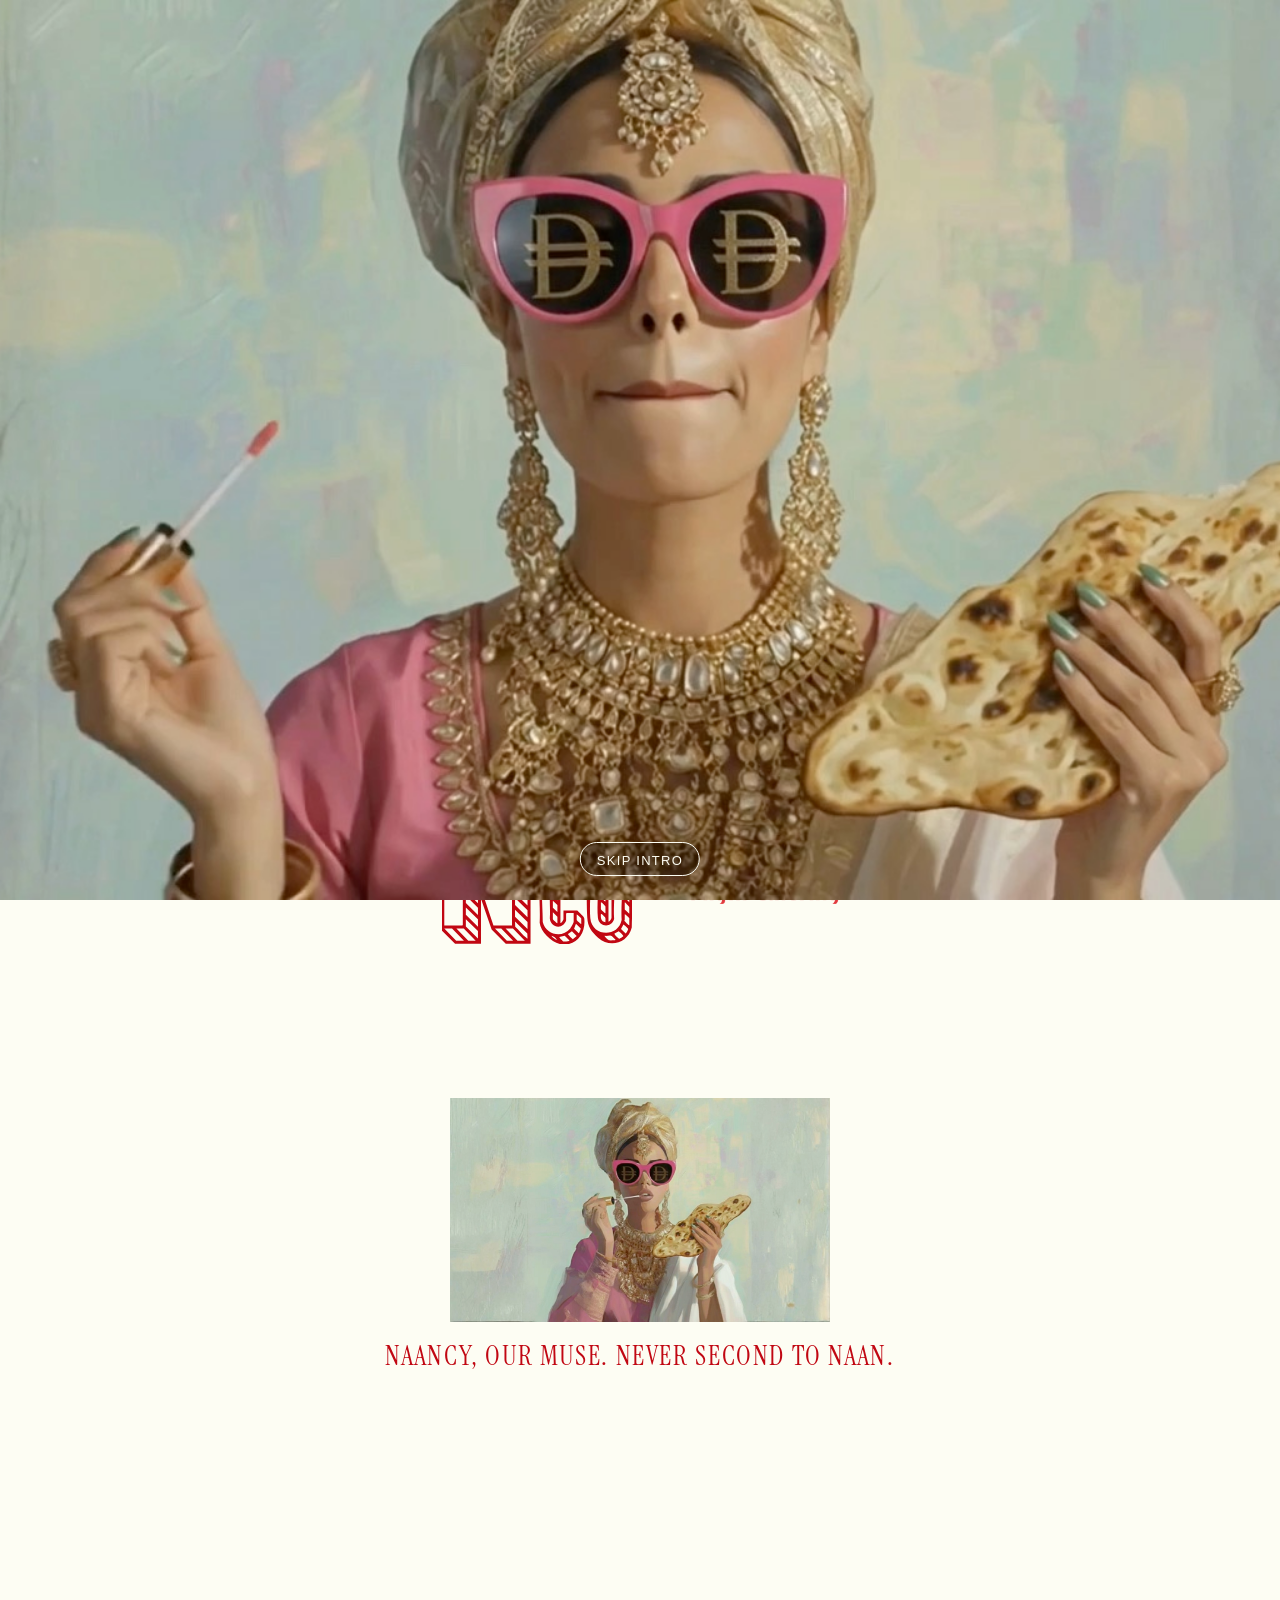
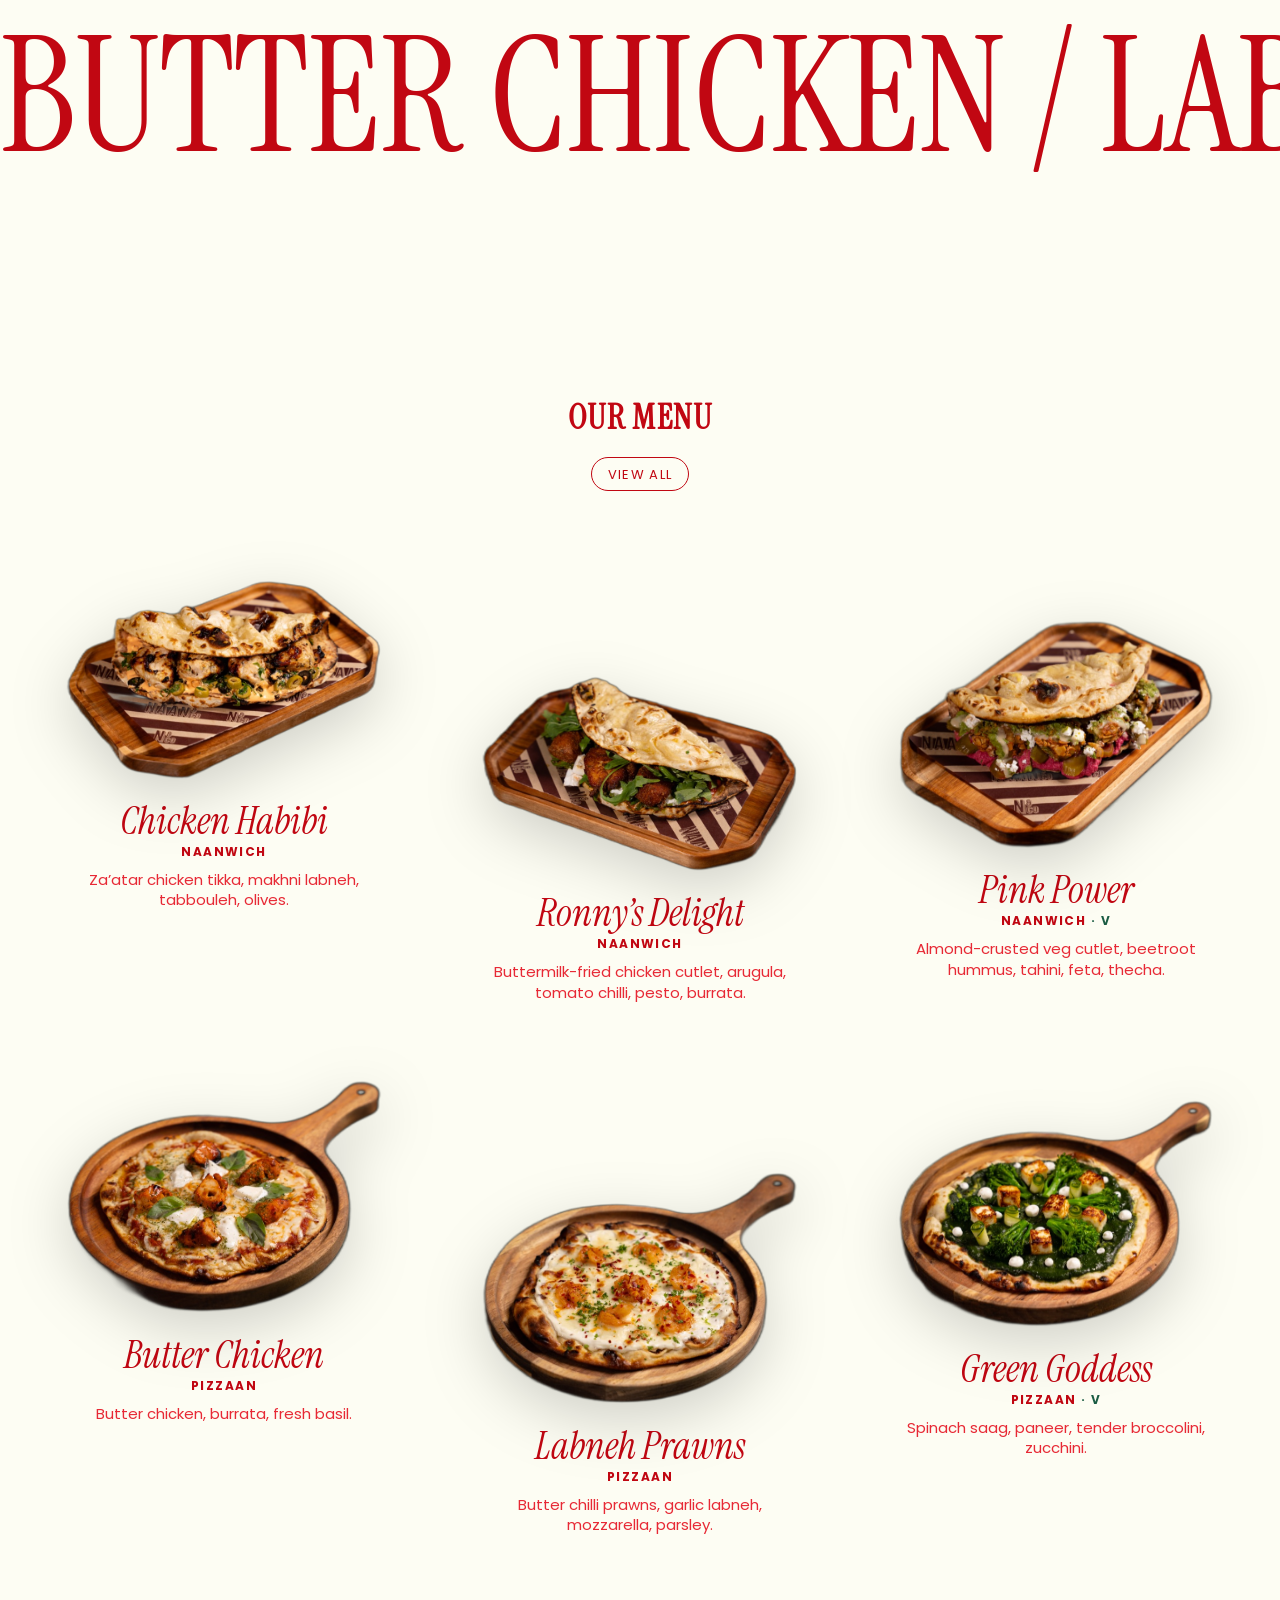
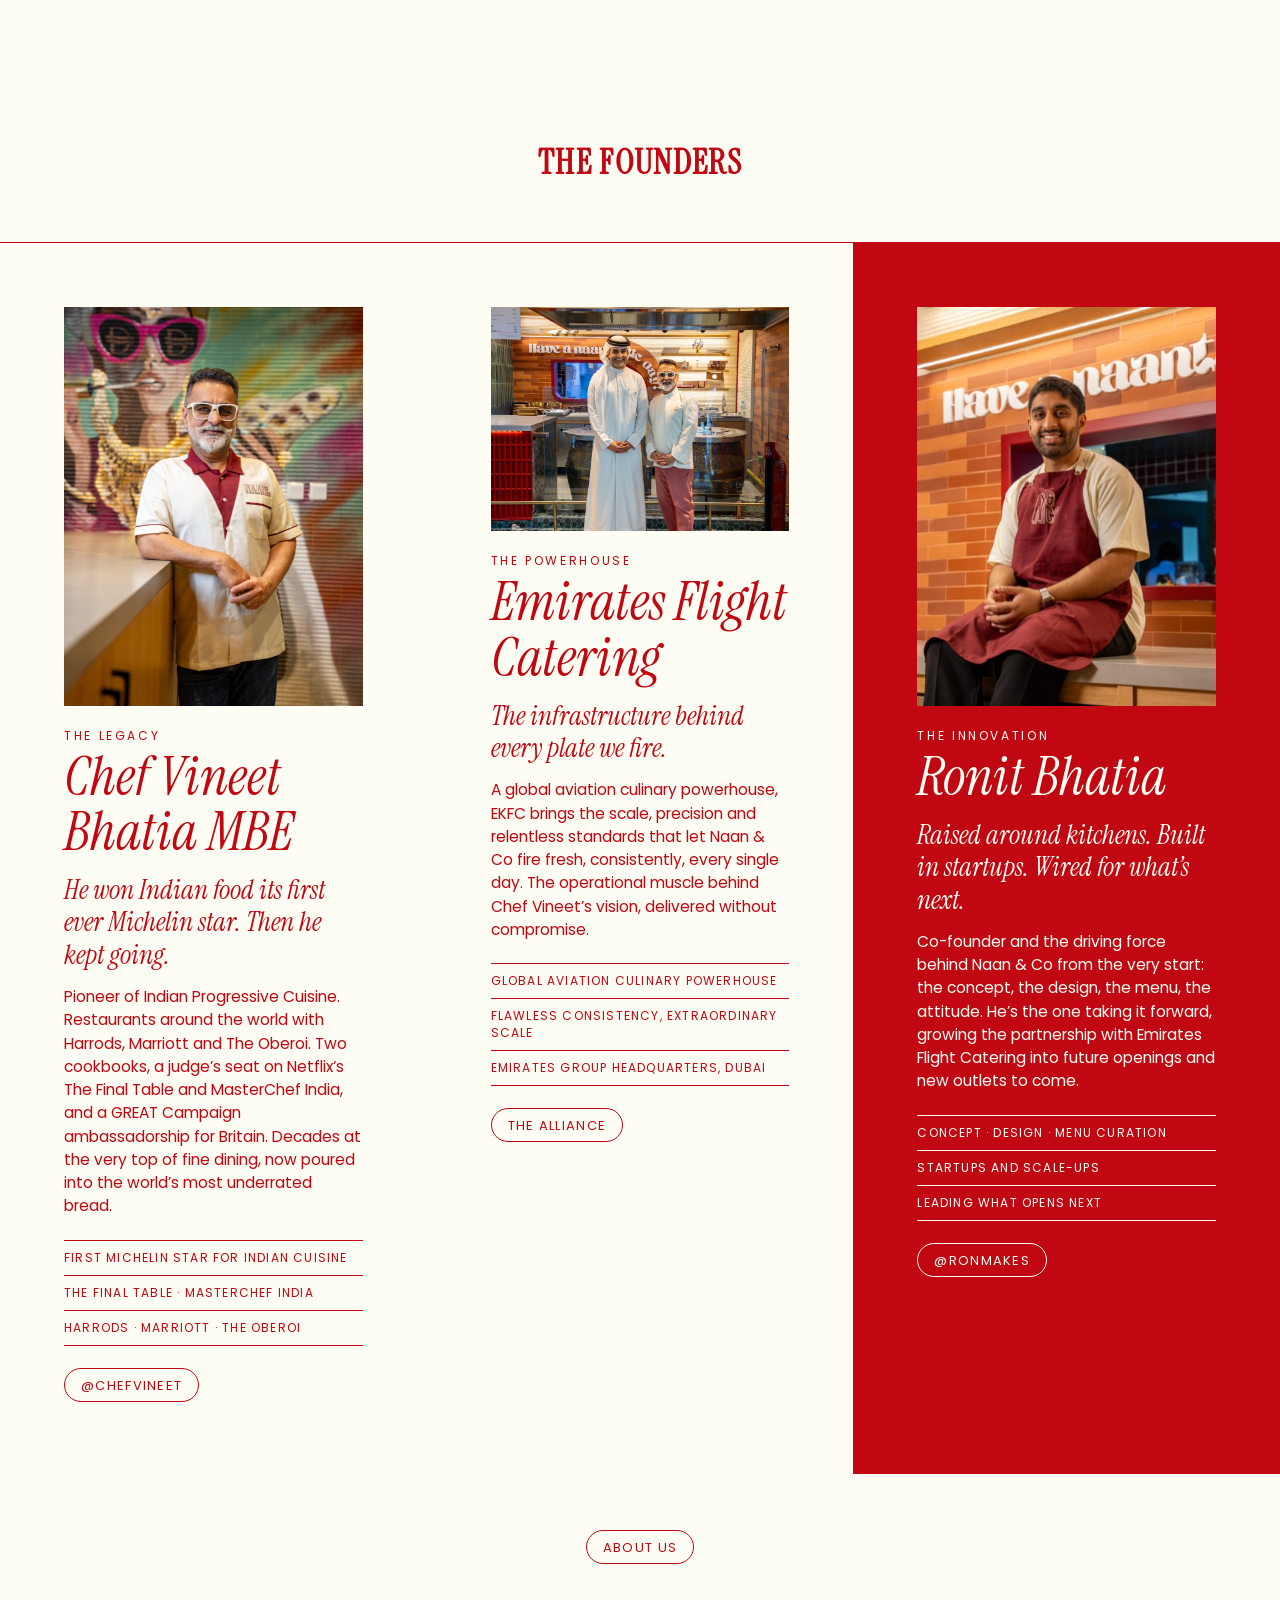
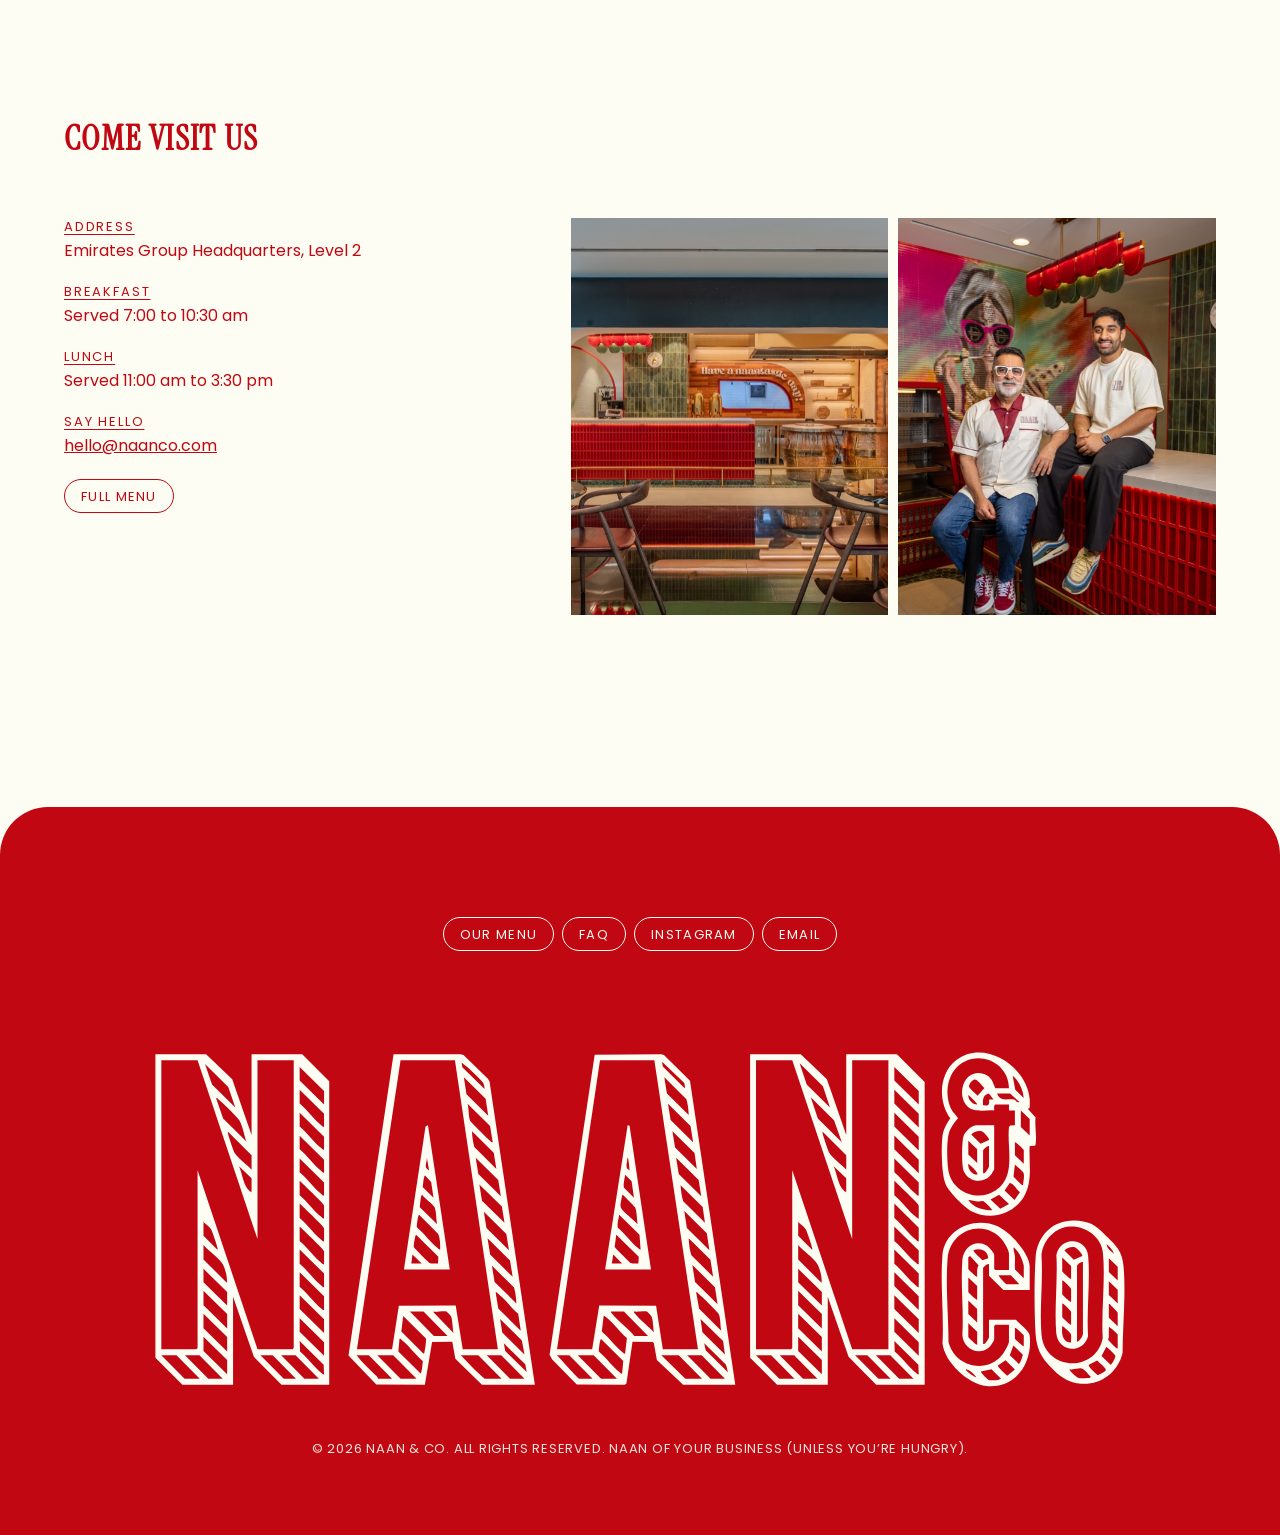
==== commit 2daf6991: "Put EKFC in the middle of the founders section, fix favicon color - Reorder founders panels to Vinee" ====
--- a/index.html
+++ b/index.html
@@ -217,6 +217,23 @@
           </ul>
           <a class="pill f-pill" href="https://www.instagram.com/chefvineet/?hl=en" target="_blank" rel="noopener">@chefvineet</a>
         </article>
+        <article class="f-panel f-panel--cream f-panel--ekfc reveal">
+          <img class="f-photo" src="assets/founders-ekfc-2000.jpg"
+               srcset="assets/founders-ekfc-1000.jpg 1000w, assets/founders-ekfc-2000.jpg 2000w"
+               sizes="(min-width: 1100px) 33vw, 100vw"
+               width="2000" height="1413" loading="lazy"
+               alt="Chef Vineet Bhatia with Emirates Flight Catering leadership at the Naan & Co counter" />
+          <p class="f-tag">The powerhouse</p>
+          <h3 class="f-name">Emirates Flight Catering</h3>
+          <p class="f-pull">The infrastructure behind every plate we fire.</p>
+          <p class="f-copy">A global aviation culinary powerhouse, EKFC brings the scale, precision and relentless standards that let Naan &amp; Co fire fresh, consistently, every single day. The operational muscle behind Chef Vineet&rsquo;s vision, delivered without compromise.</p>
+          <ul class="f-list">
+            <li>Global aviation culinary powerhouse</li>
+            <li>Flawless consistency, extraordinary scale</li>
+            <li>Emirates Group Headquarters, Dubai</li>
+          </ul>
+          <a class="pill f-pill" href="about.html#alliance">The alliance</a>
+        </article>
         <article class="f-panel f-panel--red reveal">
           <img class="f-photo" src="assets/ronit-800.jpg"
                srcset="assets/ronit-800.jpg 800w, assets/ronit-1600.jpg 1600w"
@@ -233,23 +250,6 @@
             <li>Leading what opens next</li>
           </ul>
           <a class="pill f-pill" href="https://www.instagram.com/ronmakes/" target="_blank" rel="noopener">@ronmakes</a>
-        </article>
-        <article class="f-panel f-panel--cream f-panel--ekfc reveal">
-          <img class="f-photo" src="assets/founders-ekfc-2000.jpg"
-               srcset="assets/founders-ekfc-1000.jpg 1000w, assets/founders-ekfc-2000.jpg 2000w"
-               sizes="(min-width: 1100px) 33vw, 100vw"
-               width="2000" height="1413" loading="lazy"
-               alt="Chef Vineet Bhatia with Emirates Flight Catering leadership at the Naan & Co counter" />
-          <p class="f-tag">The powerhouse</p>
-          <h3 class="f-name">Emirates Flight Catering</h3>
-          <p class="f-pull">The infrastructure behind every plate we fire.</p>
-          <p class="f-copy">A global aviation culinary powerhouse, EKFC brings the scale, precision and relentless standards that let Naan &amp; Co fire fresh, consistently, every single day. The operational muscle behind Chef Vineet&rsquo;s vision, delivered without compromise.</p>
-          <ul class="f-list">
-            <li>Global aviation culinary powerhouse</li>
-            <li>Flawless consistency, extraordinary scale</li>
-            <li>Emirates Group Headquarters, Dubai</li>
-          </ul>
-          <a class="pill f-pill" href="about.html#alliance">The alliance</a>
         </article>
       </div>
     </section>
--- a/styles.css
+++ b/styles.css
@@ -319,7 +319,7 @@
   display: flex;
   align-items: center;
   justify-content: center;
-  flex-wrap: wrap;
+  flex-wrap: nowrap;
   gap: clamp(16px, 3vw, 28px);
   margin: clamp(36px, 6vw, 64px) auto 0;
 }
@@ -613,10 +613,12 @@
   }
 
   .f-panel--red {
+    order: 1;
     border-top: 0;
   }
 
   .f-panel--ekfc {
+    order: 2;
     grid-column: 1 / -1;
     border-top: 1px solid var(--red);
   }
@@ -636,8 +638,13 @@
   }
 
   .f-panel--ekfc {
+    order: 1;
     grid-column: auto;
     border-top: 0;
+  }
+
+  .f-panel--red {
+    order: 2;
   }
 
   .f-panel--ekfc .f-photo {
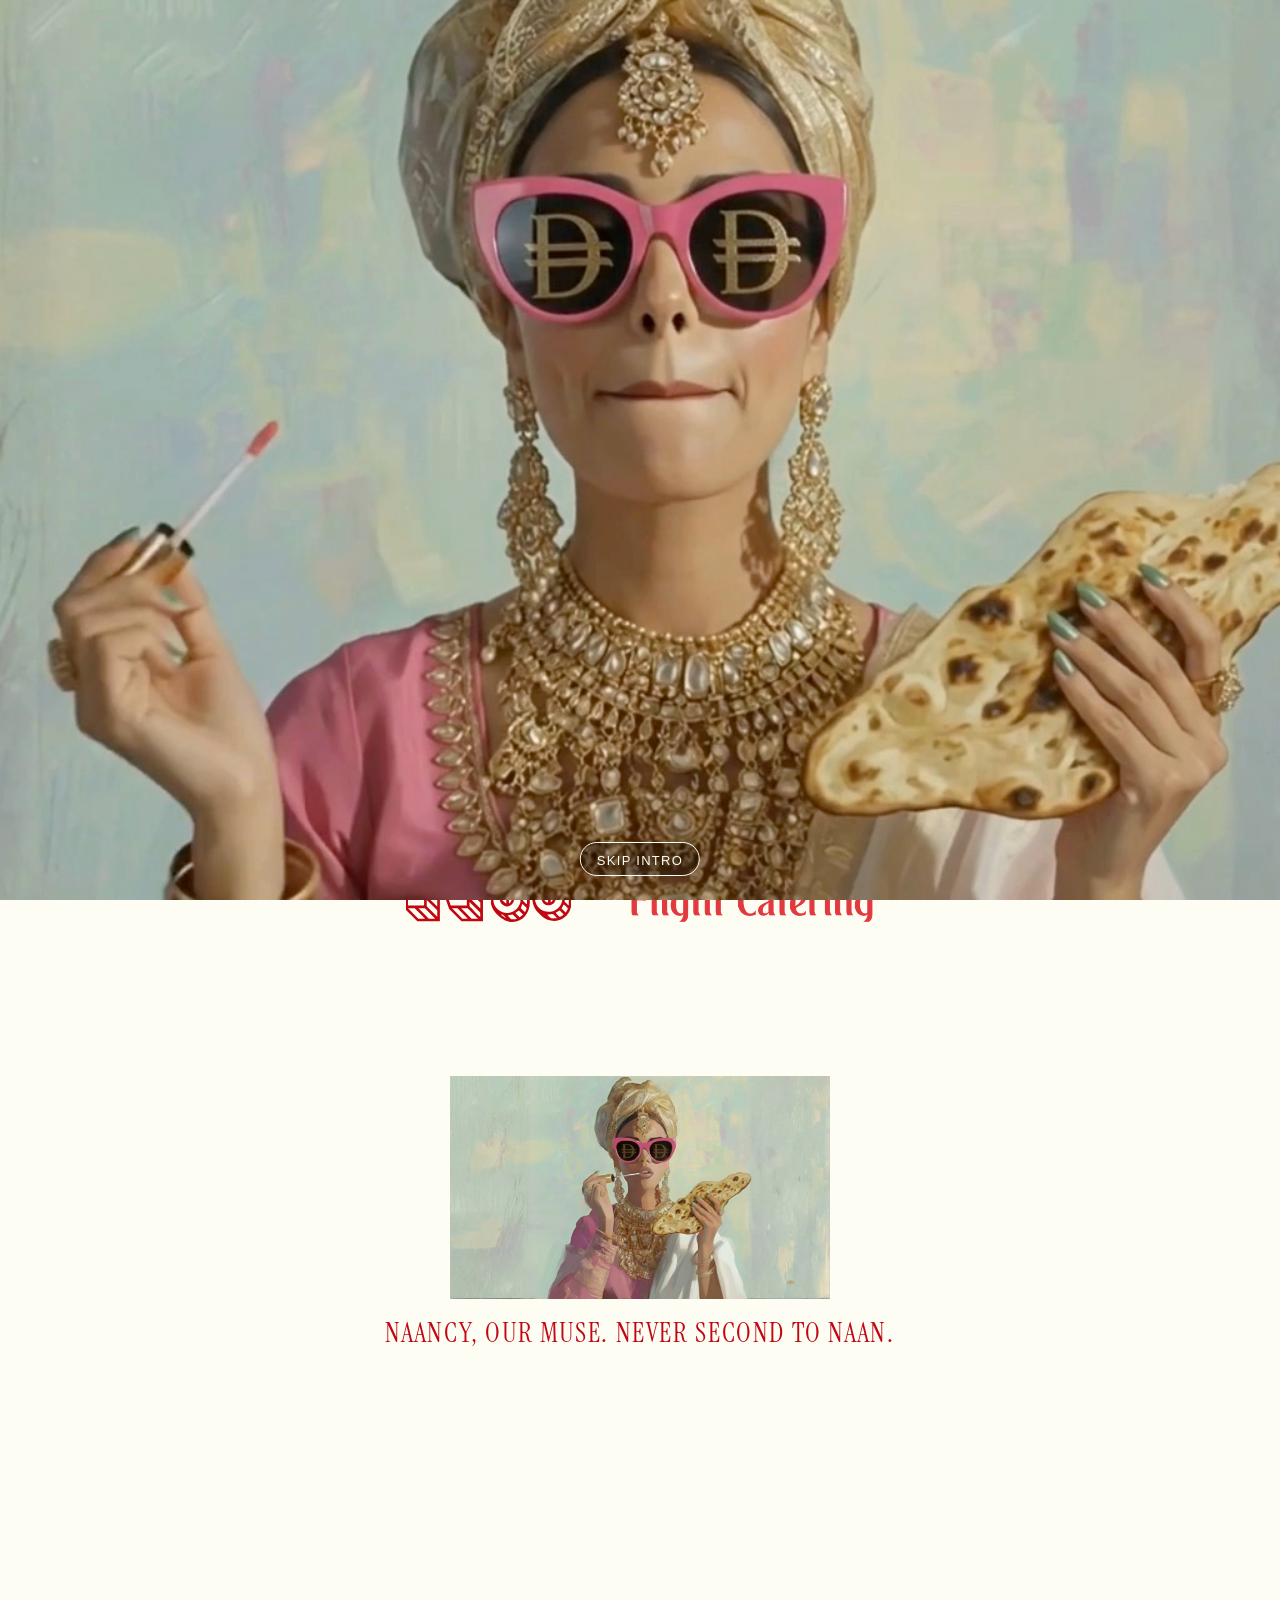
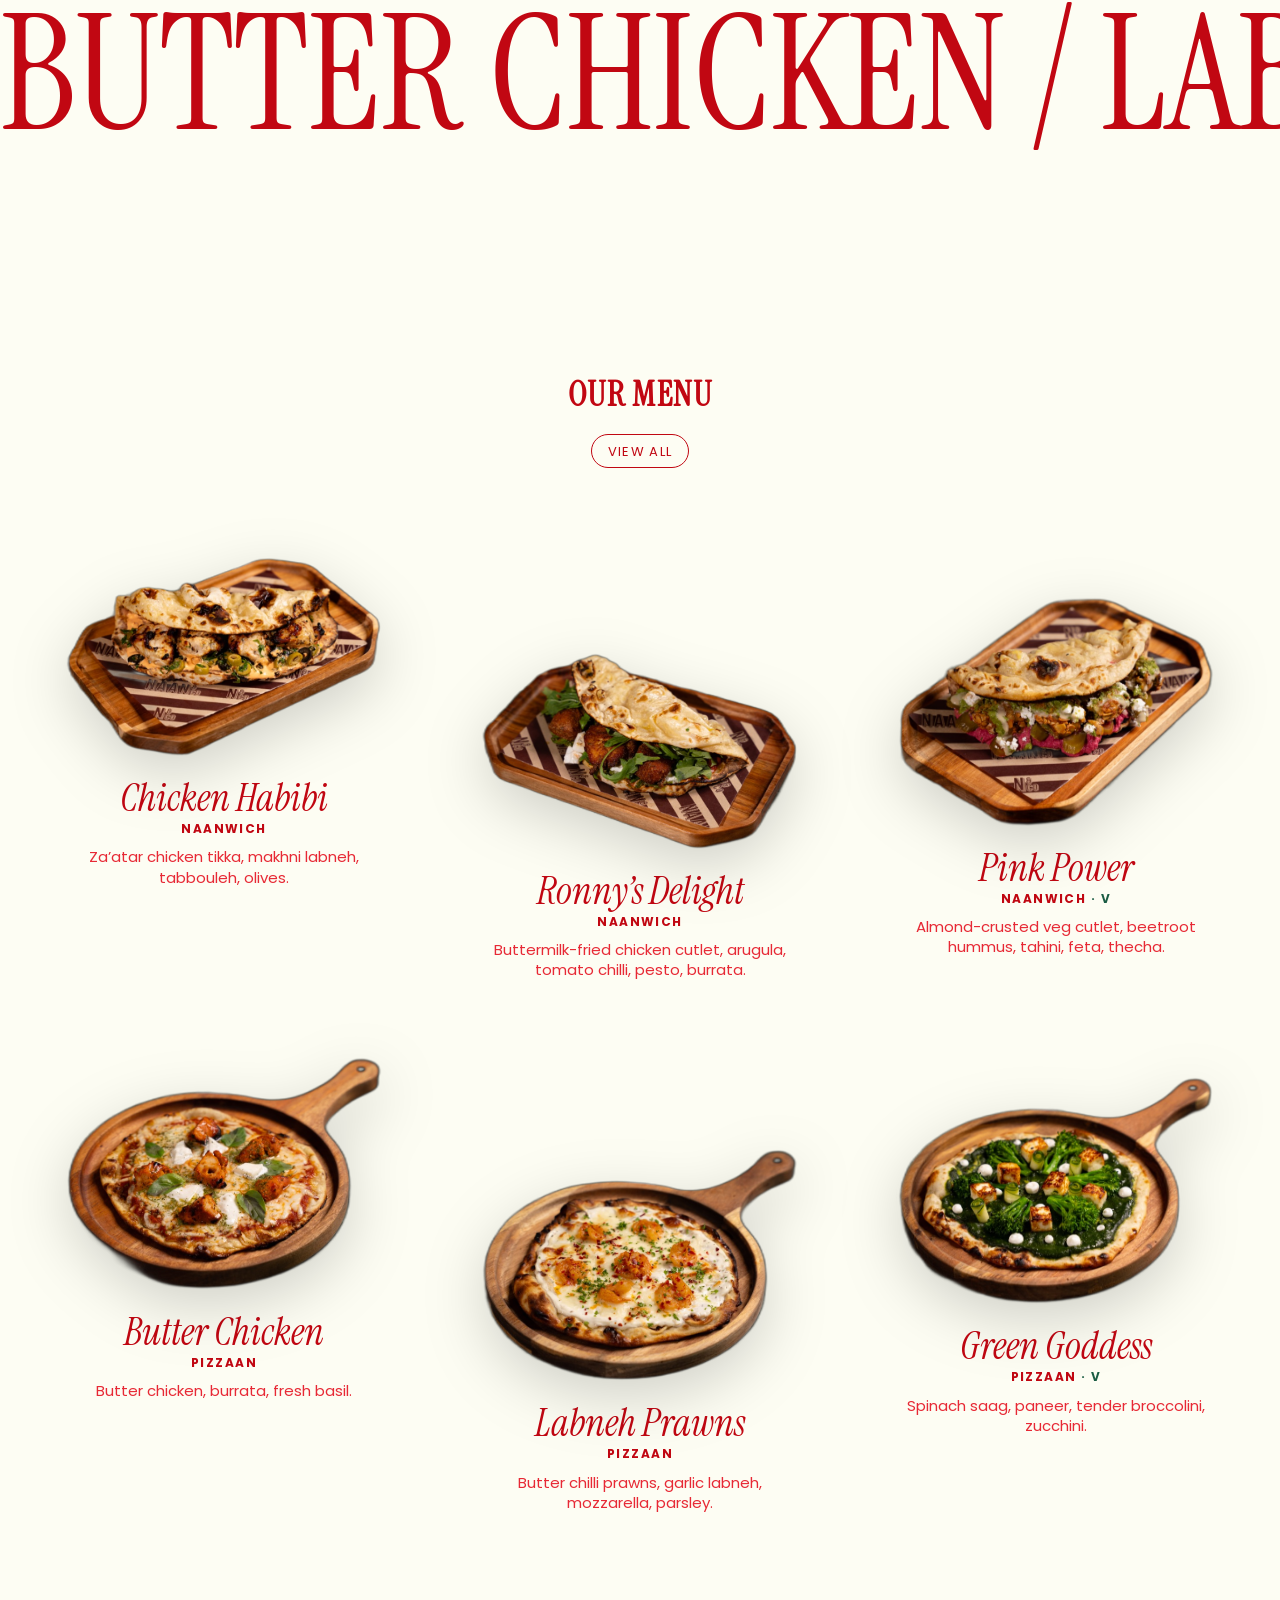
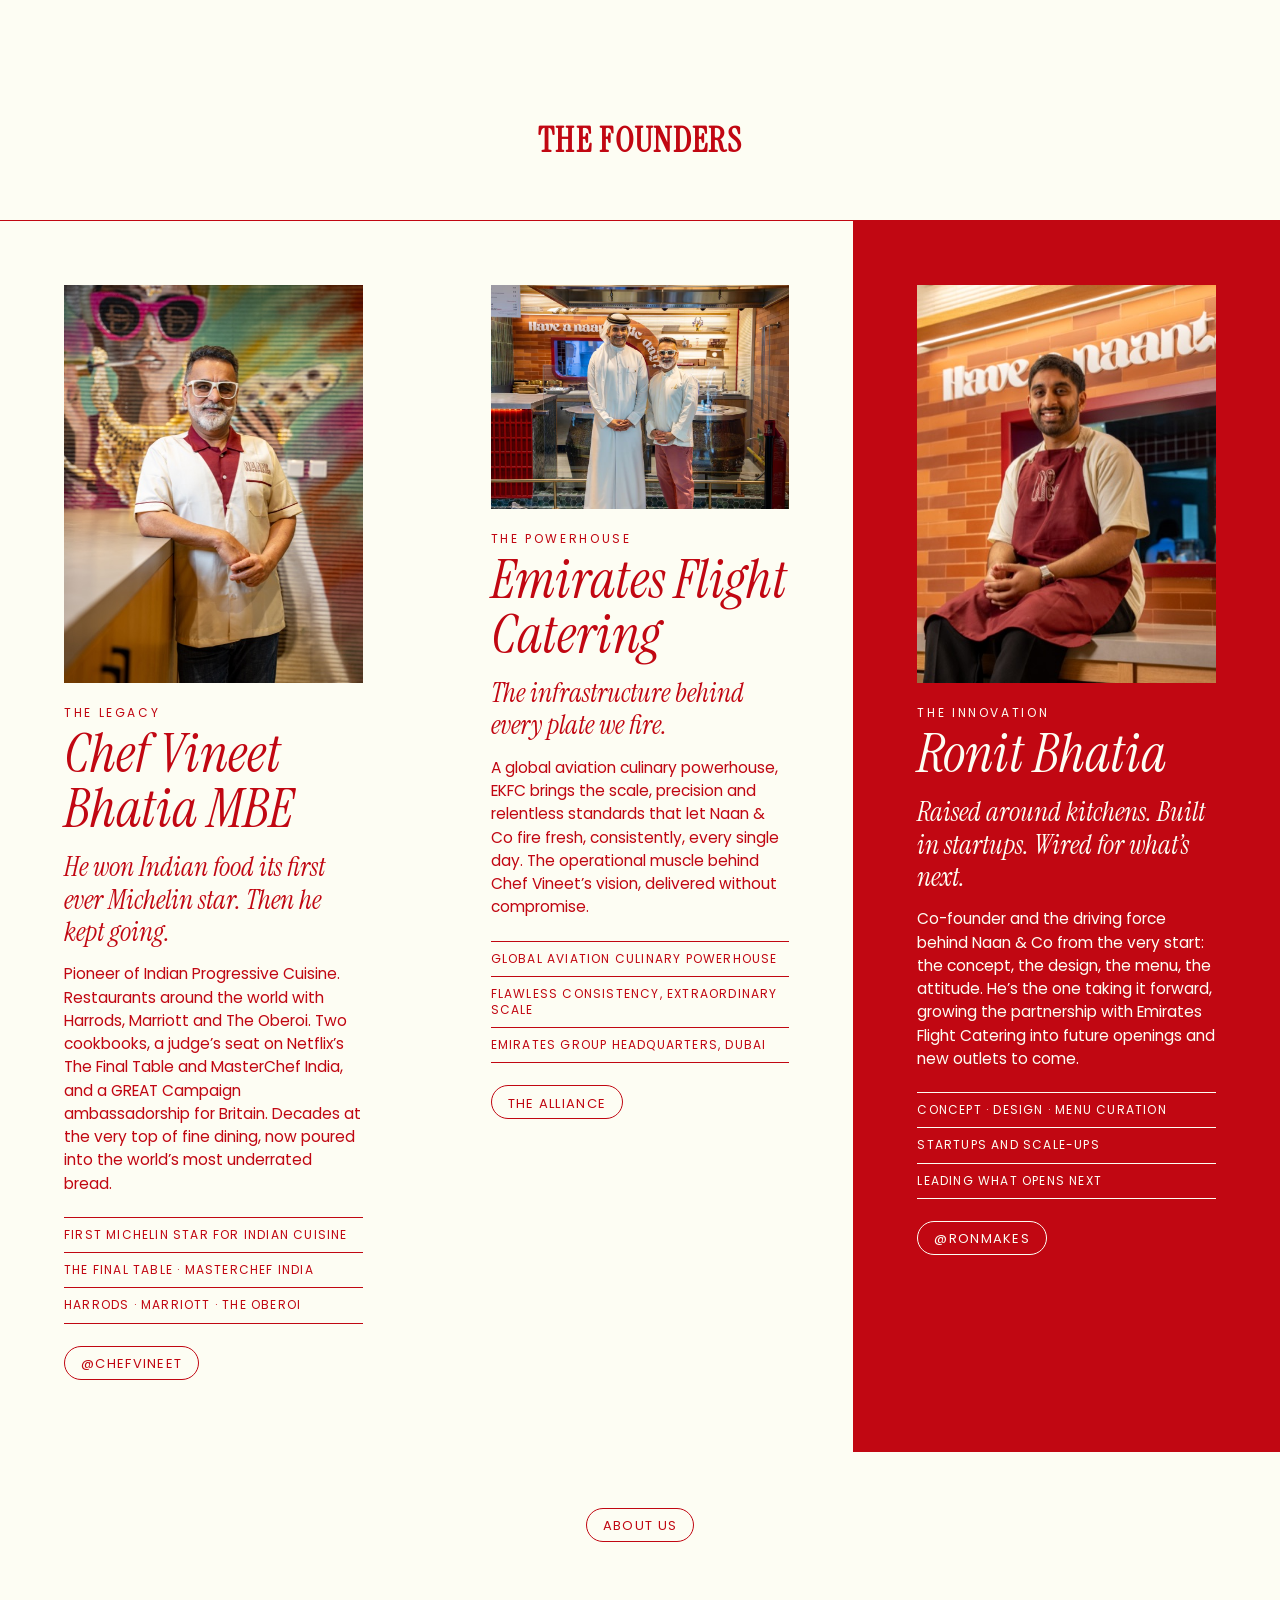
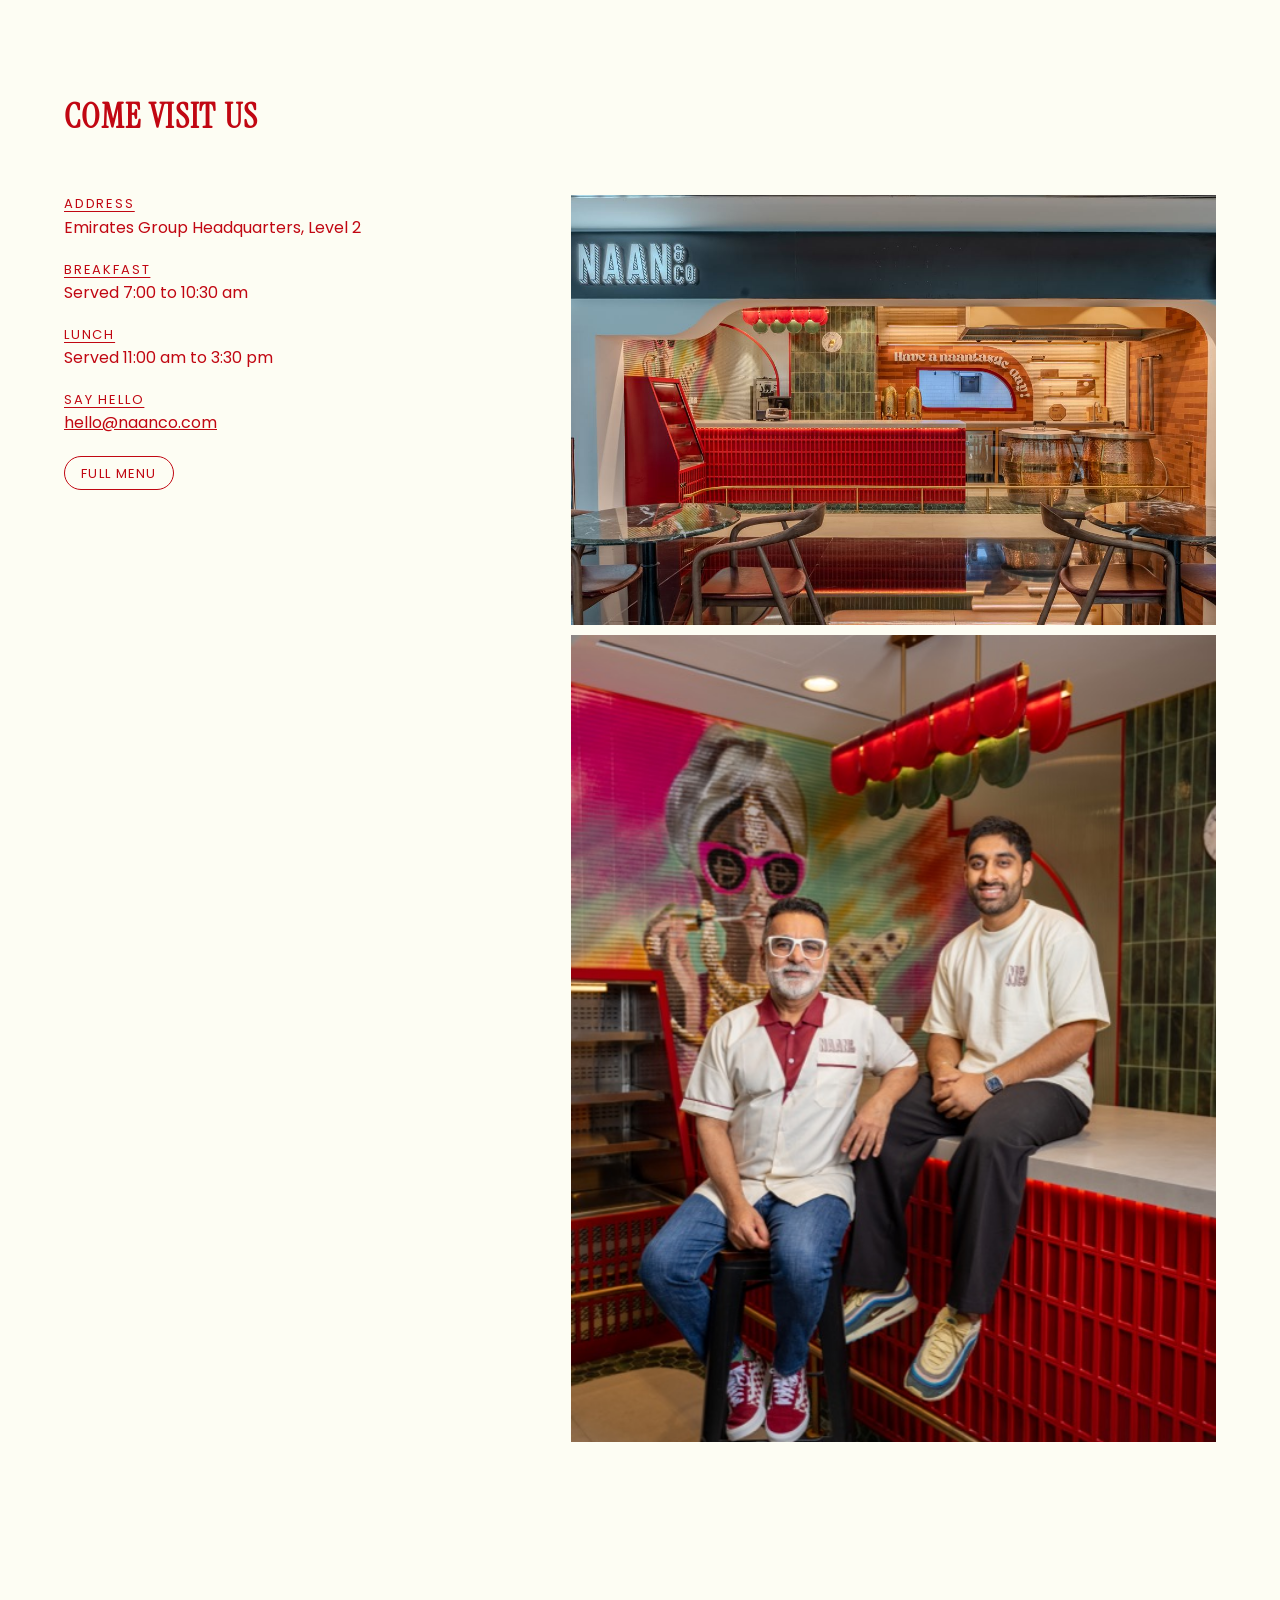
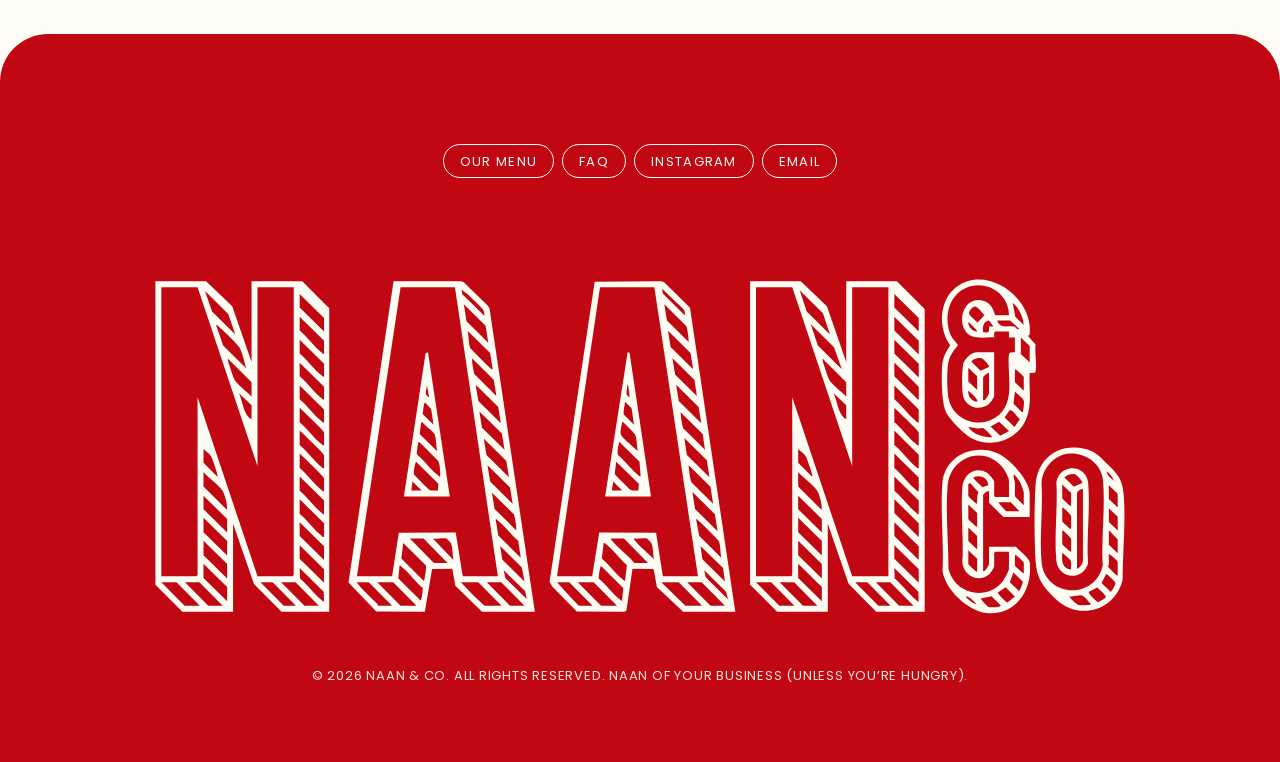
==== commit 2cd3cfdf: "Reframe the storefront photo and balance the hero logo lockup - Recrop the Come Visit Us storefront " ====
--- a/index.html
+++ b/index.html
@@ -281,14 +281,14 @@
             <a class="pill" href="assets/naan-and-co-full-menu.pdf" target="_blank" rel="noopener">Full Menu</a>
           </div>
           <div class="shop-photos reveal">
-            <img src="assets/store-1000.jpg"
-                 srcset="assets/store-1000.jpg 1000w, assets/store-2200.jpg 2200w"
-                 sizes="(min-width: 768px) 32vw, 46vw"
-                 width="2200" height="1422" loading="lazy"
-                 alt="The Naan &amp; Co counter with its red tiled bar and a wall sign reading Have a naantastic day" />
-            <img src="assets/founders-800.jpg"
+            <img class="shop-photo--wide" src="assets/store-1200.jpg"
+                 srcset="assets/store-1200.jpg 1200w, assets/store-2400.jpg 2400w"
+                 sizes="(min-width: 768px) 60vw, 92vw"
+                 width="2400" height="1600" loading="lazy"
+                 alt="The Naan &amp; Co storefront, with its illuminated sign, red tiled counter and a wall reading Have a naantastic day" />
+            <img class="shop-photo--portrait" src="assets/founders-800.jpg"
                  srcset="assets/founders-800.jpg 800w, assets/founders-1600.jpg 1600w"
-                 sizes="(min-width: 768px) 32vw, 46vw"
+                 sizes="(min-width: 768px) 60vw, 92vw"
                  width="1600" height="2413" loading="lazy"
                  alt="Chef Vineet Bhatia MBE and Ronit Bhatia at the Naan &amp; Co counter" />
           </div>
--- a/styles.css
+++ b/styles.css
@@ -325,7 +325,8 @@
 }
 
 .hero-stamp {
-  width: clamp(120px, 22vw, 190px);
+  height: clamp(90px, 16vw, 150px);
+  width: auto;
   color: var(--red);
 }
 
@@ -341,8 +342,8 @@
 }
 
 .hero-partner img {
-  width: clamp(96px, 17vw, 150px);
-  height: auto;
+  height: clamp(90px, 16vw, 150px);
+  width: auto;
 }
 
 /* ---------- centered film block ---------- */
@@ -694,15 +695,20 @@
 
 .shop-photos {
   display: grid;
-  grid-template-columns: 1fr 1fr;
   gap: 10px;
-  align-items: stretch;
 }
 
 .shop-photos img {
   width: 100%;
   height: 100%;
   object-fit: cover;
+}
+
+.shop-photo--wide {
+  aspect-ratio: 3 / 2;
+}
+
+.shop-photo--portrait {
   aspect-ratio: 4 / 5;
 }
 
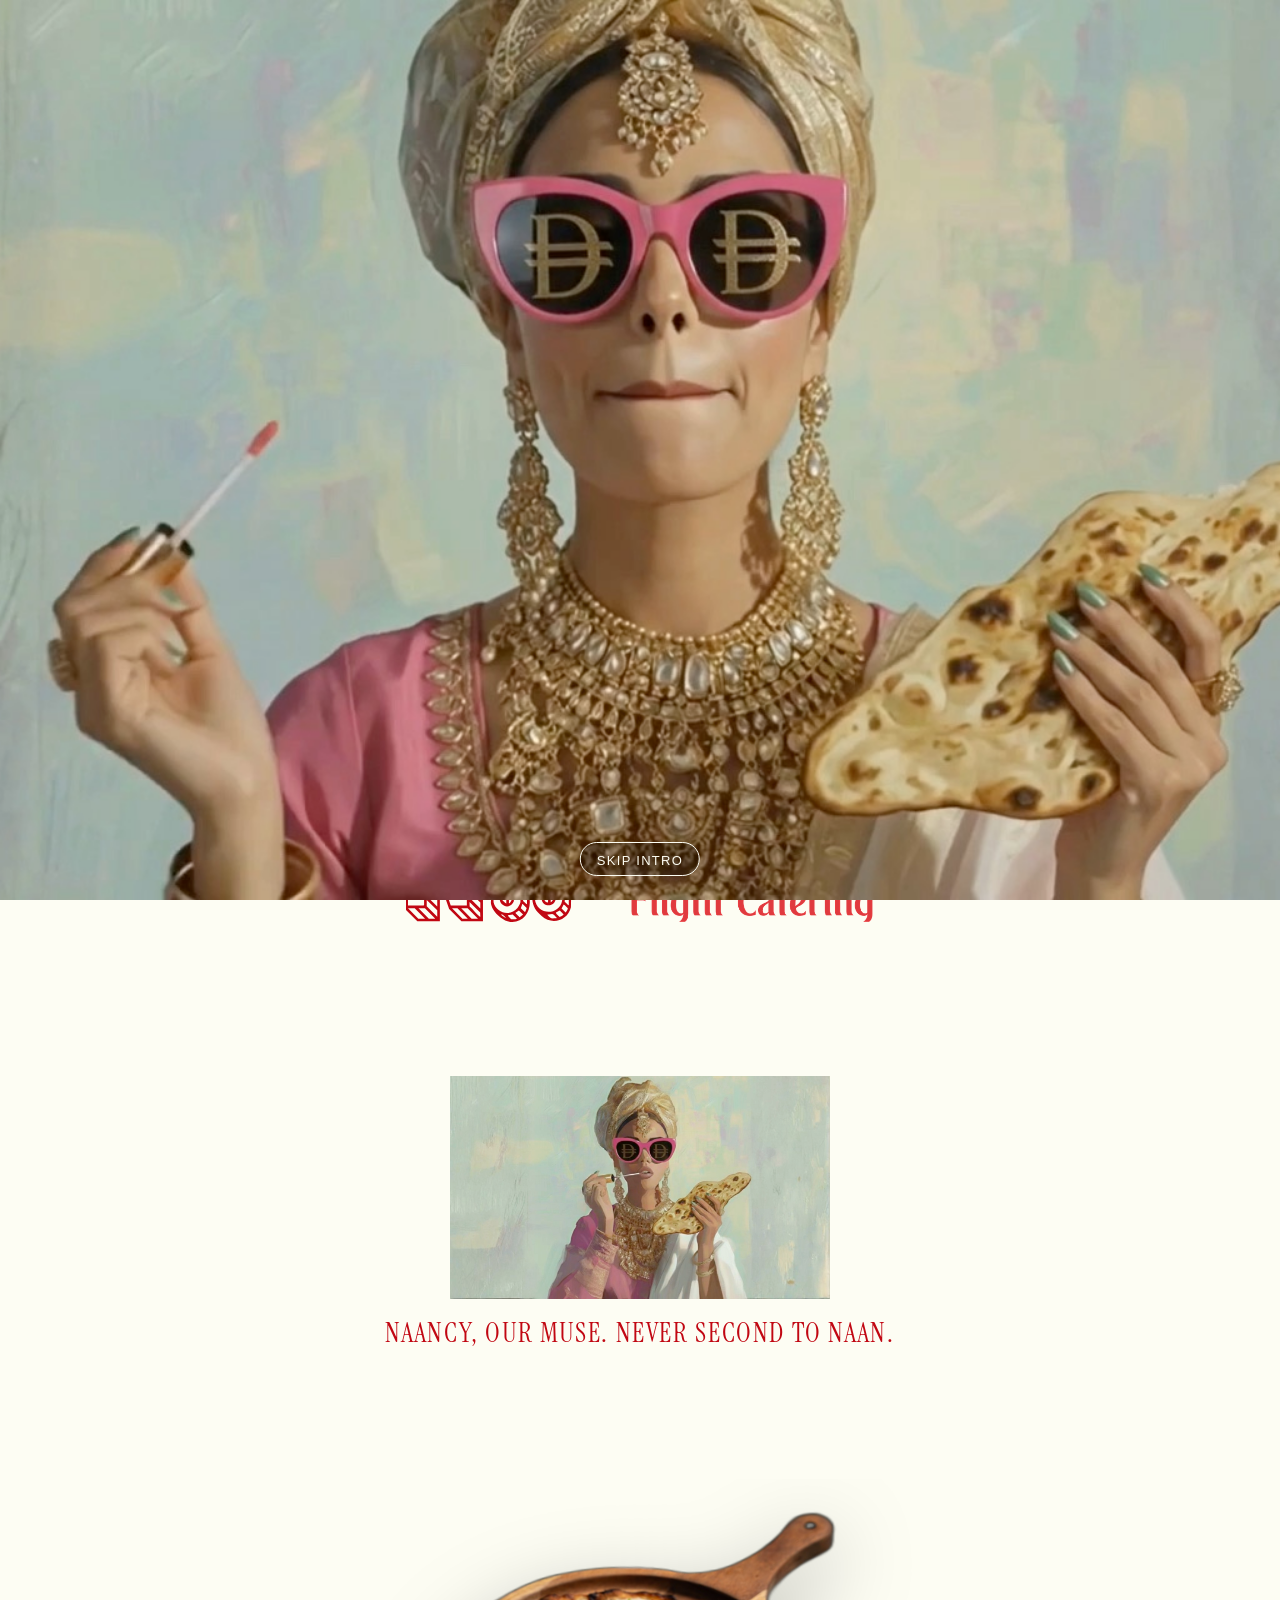
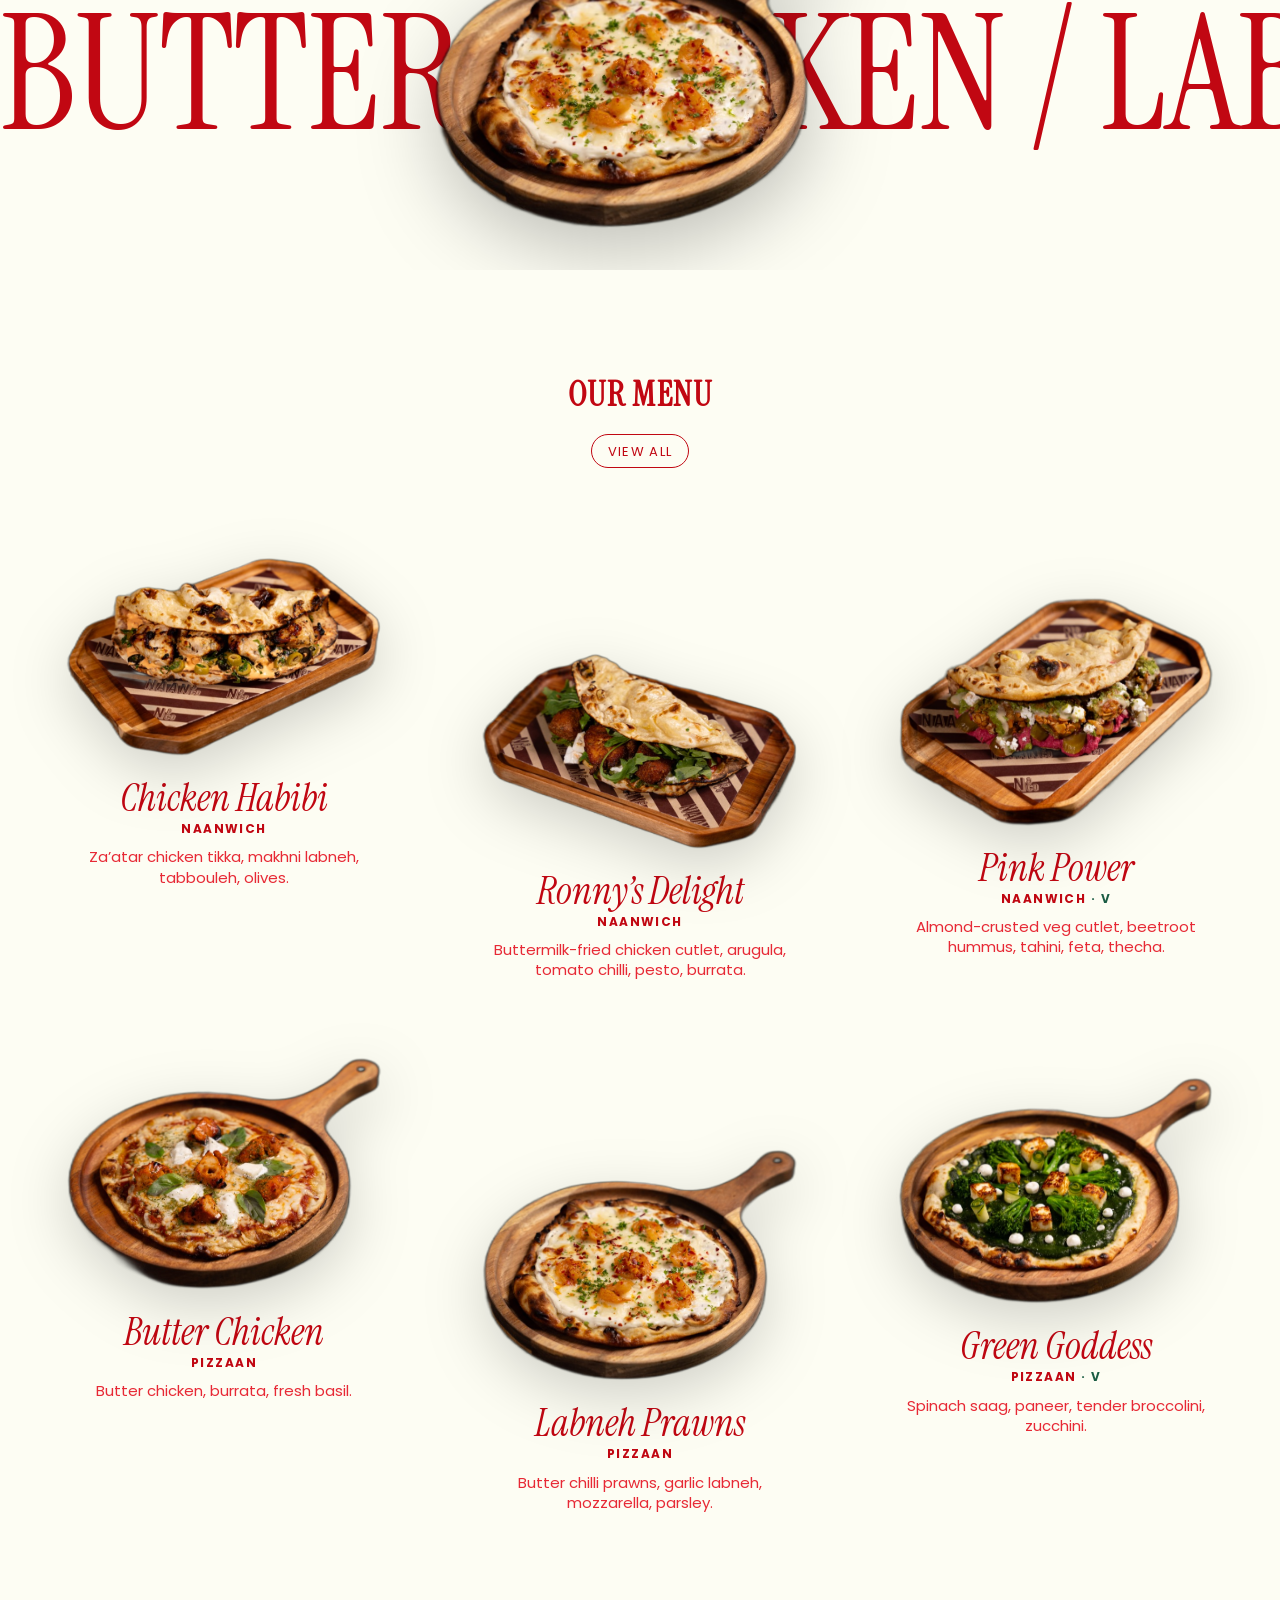
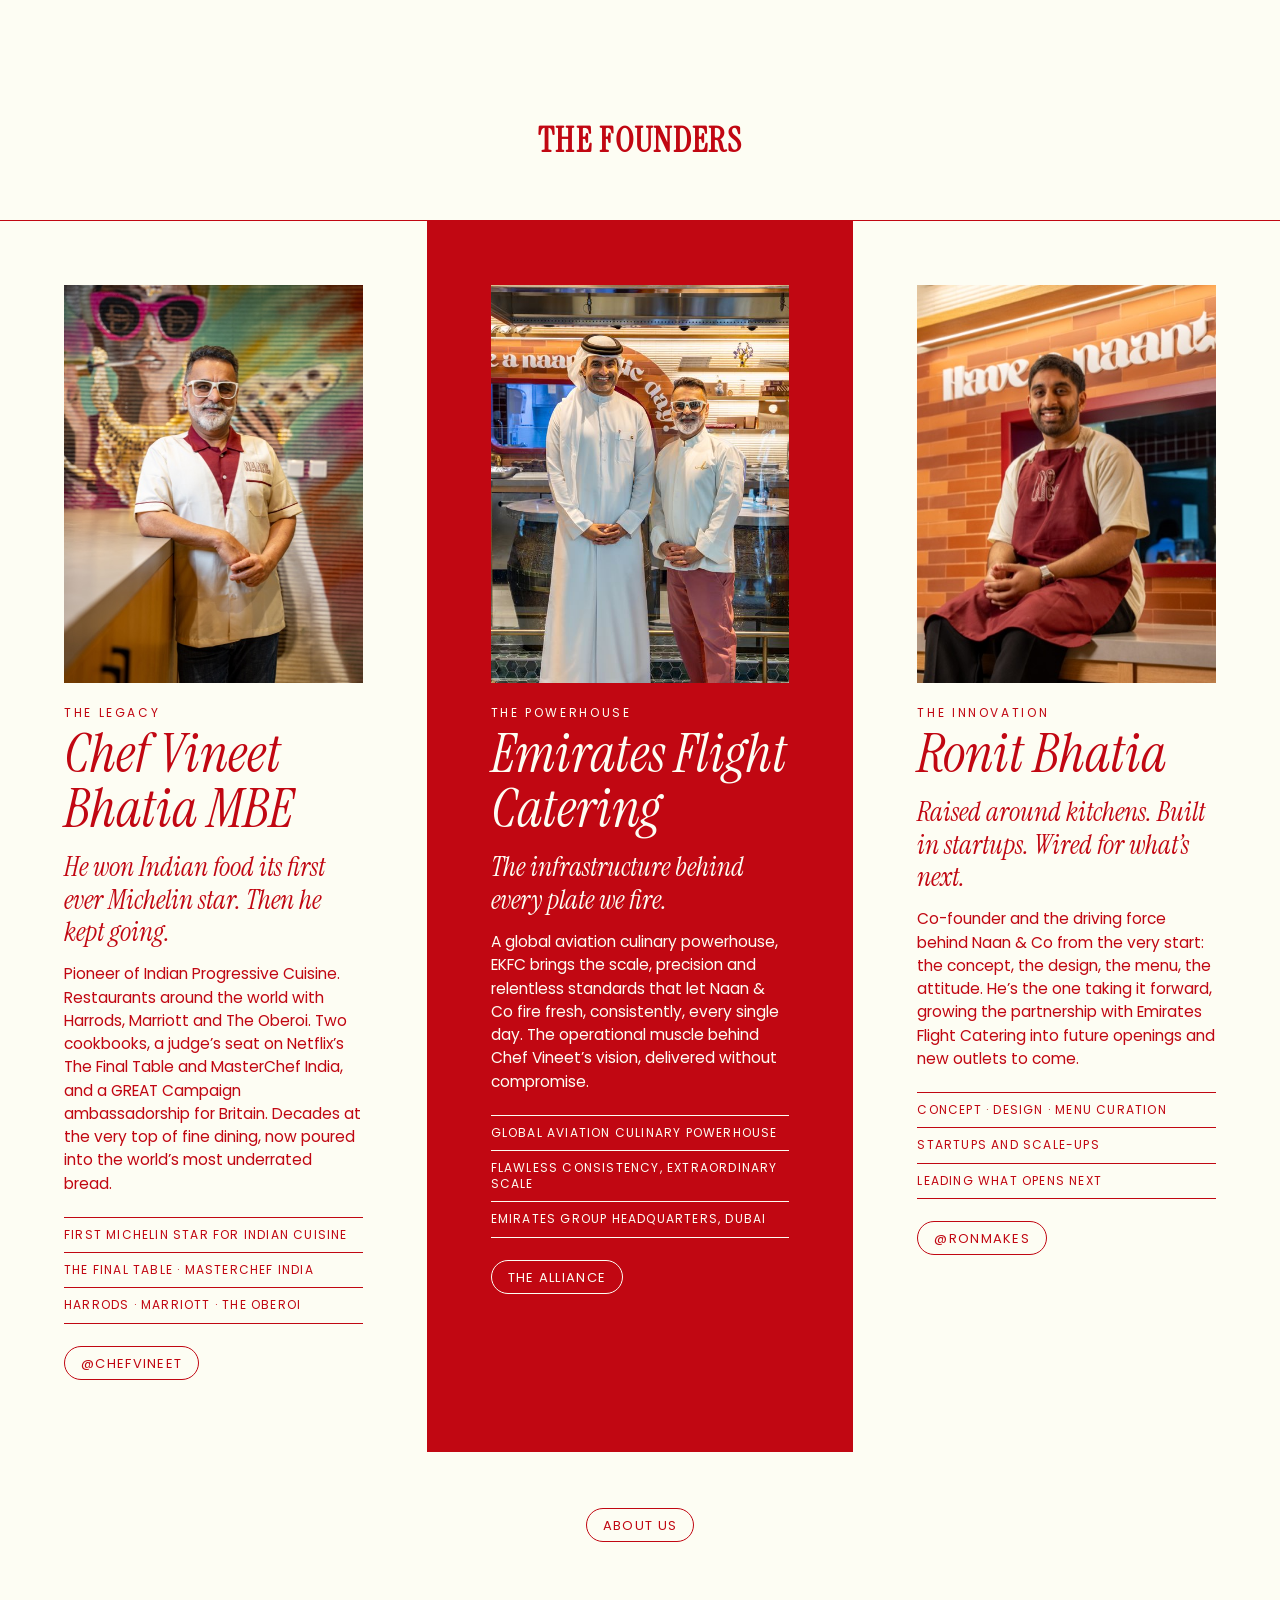
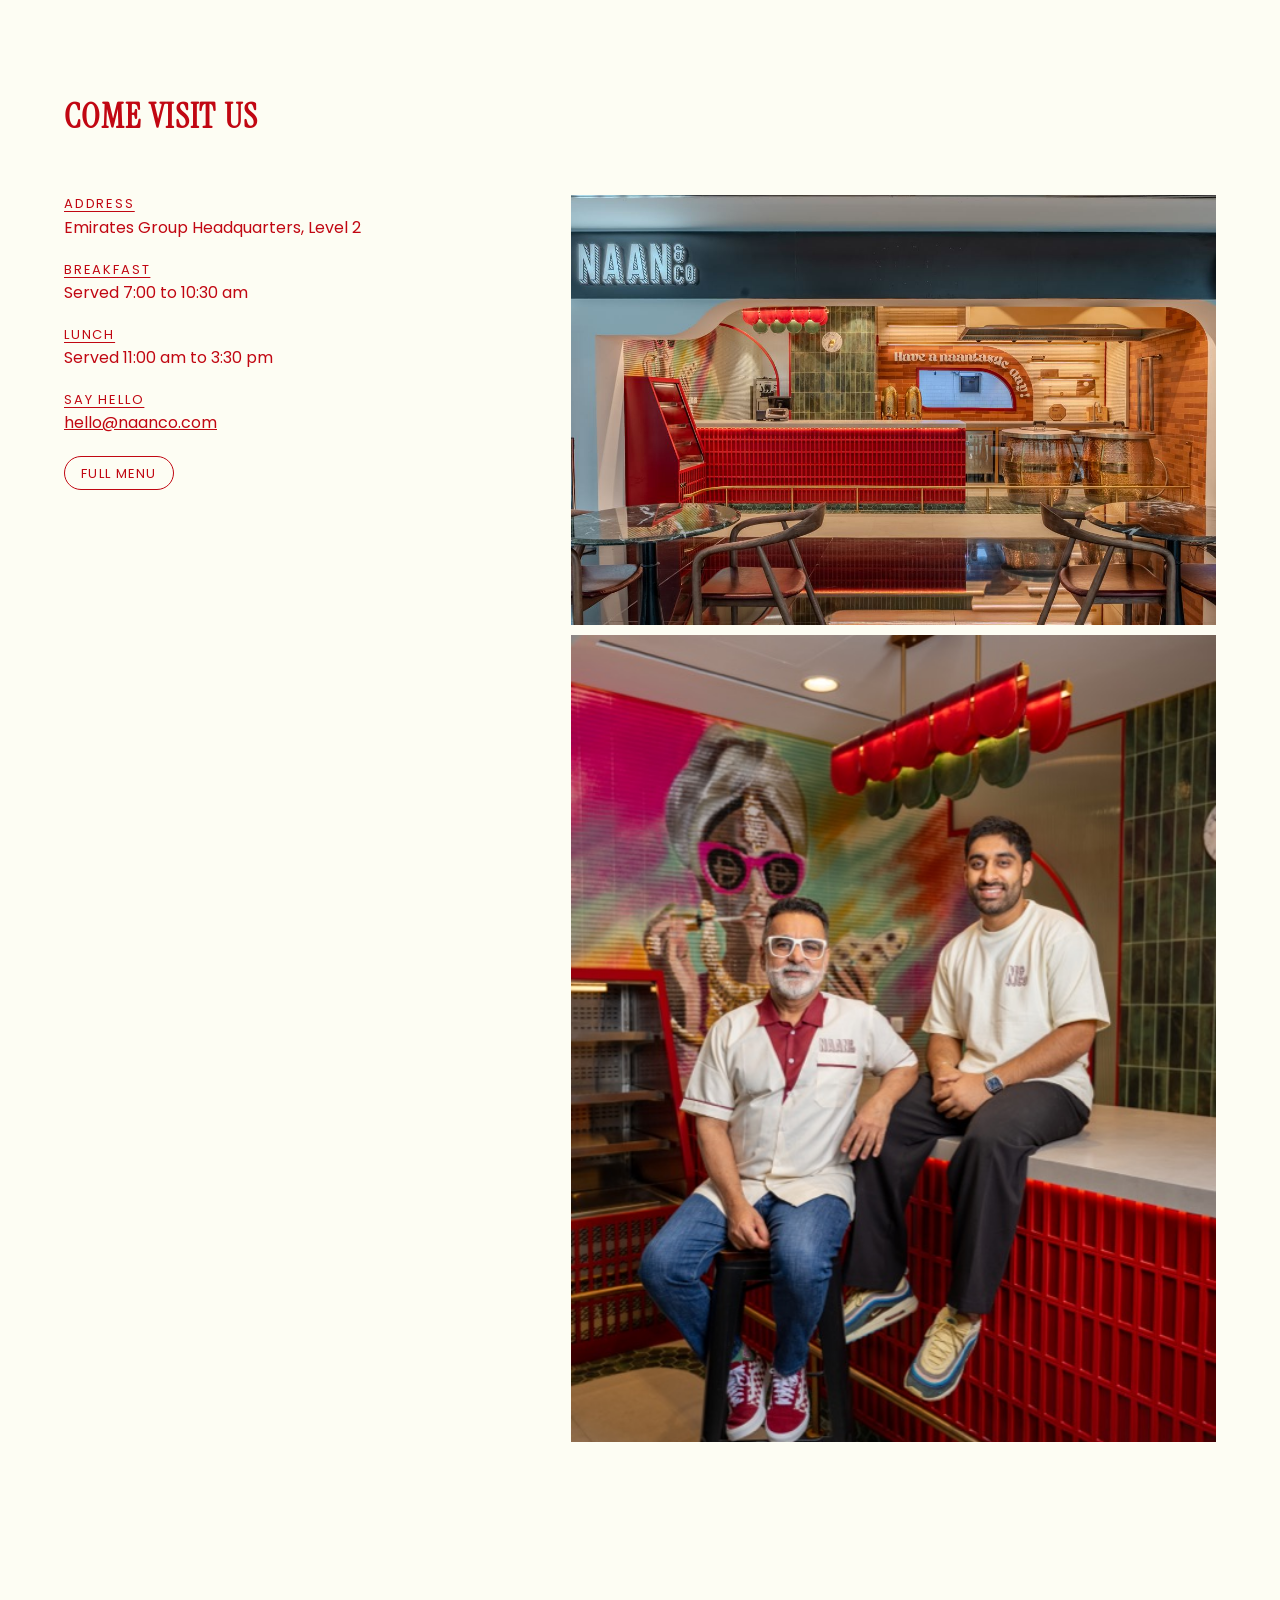
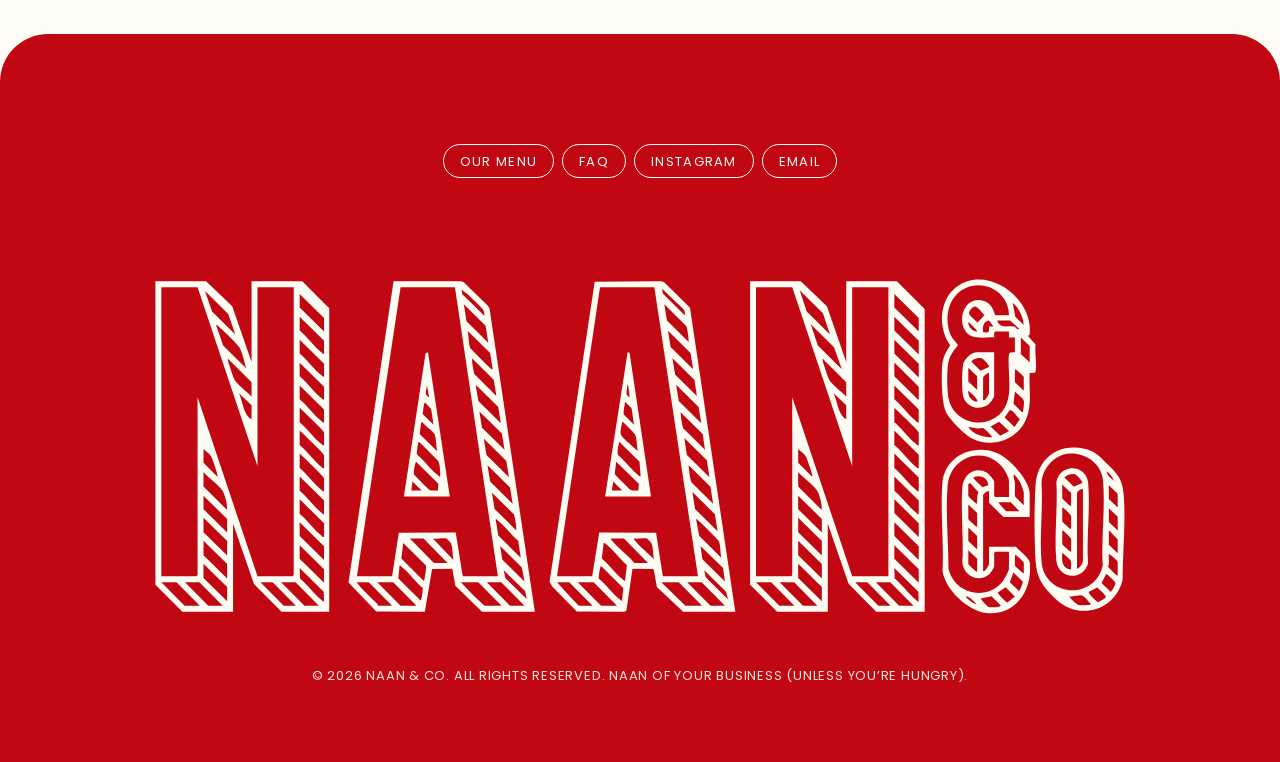
==== commit 865dddf2: "Swap founders panel colours: EKFC red, Ronit cream Also generalize the panel border-top logic to be " ====
--- a/index.html
+++ b/index.html
@@ -217,7 +217,7 @@
           </ul>
           <a class="pill f-pill" href="https://www.instagram.com/chefvineet/?hl=en" target="_blank" rel="noopener">@chefvineet</a>
         </article>
-        <article class="f-panel f-panel--cream f-panel--ekfc reveal">
+        <article class="f-panel f-panel--red f-panel--ekfc reveal">
           <img class="f-photo" src="assets/founders-ekfc-2000.jpg"
                srcset="assets/founders-ekfc-1000.jpg 1000w, assets/founders-ekfc-2000.jpg 2000w"
                sizes="(min-width: 1100px) 33vw, 100vw"
@@ -234,7 +234,7 @@
           </ul>
           <a class="pill f-pill" href="about.html#alliance">The alliance</a>
         </article>
-        <article class="f-panel f-panel--red reveal">
+        <article class="f-panel f-panel--cream reveal">
           <img class="f-photo" src="assets/ronit-800.jpg"
                srcset="assets/ronit-800.jpg 800w, assets/ronit-1600.jpg 1600w"
                sizes="(min-width: 900px) 50vw, 100vw"
@@ -321,7 +321,6 @@
         <span>Breakfast 7:00&ndash;10:30 am</span>
         <span>Lunch 11:00 am&ndash;3:30 pm</span>
         <span>@naanco.ae</span>
-        <span>FAQ</span>
         <span>Like naan other</span>
       </div>
       <div class="ribbon-set" aria-hidden="true">
@@ -329,7 +328,6 @@
         <span>Breakfast 7:00&ndash;10:30 am</span>
         <span>Lunch 11:00 am&ndash;3:30 pm</span>
         <span>@naanco.ae</span>
-        <span>FAQ</span>
         <span>Like naan other</span>
       </div>
     </div>
--- a/styles.css
+++ b/styles.css
@@ -516,6 +516,7 @@
 .f-panel--cream {
   background: var(--cream);
   color: var(--red);
+  border-top: 1px solid var(--red);
 }
 
 .f-panel--red {
@@ -524,19 +525,10 @@
   border-top: 1px solid var(--cream);
 }
 
-.f-panel--ekfc {
-  border-top: 1px solid var(--red);
-}
-
 .f-photo {
   width: 100%;
   aspect-ratio: 4 / 5;
   object-fit: cover;
-}
-
-.f-panel--ekfc .f-photo {
-  aspect-ratio: 3 / 2;
-  object-position: center 38%;
 }
 
 .f-tag {
@@ -610,47 +602,16 @@
 
 @media (min-width: 900px) {
   .founders-split {
-    grid-template-columns: 1fr 1fr;
-  }
-
-  .f-panel--red {
-    order: 1;
+    grid-template-columns: 1fr 1fr 1fr;
+  }
+
+  .f-panel--red,
+  .f-panel--cream {
     border-top: 0;
-  }
-
-  .f-panel--ekfc {
-    order: 2;
-    grid-column: 1 / -1;
-    border-top: 1px solid var(--red);
   }
 
   .f-photo {
     aspect-ratio: 3 / 4;
-  }
-
-  .f-panel--ekfc .f-photo {
-    aspect-ratio: 16 / 9;
-  }
-}
-
-@media (min-width: 1100px) {
-  .founders-split {
-    grid-template-columns: 1fr 1fr 1fr;
-  }
-
-  .f-panel--ekfc {
-    order: 1;
-    grid-column: auto;
-    border-top: 0;
-  }
-
-  .f-panel--red {
-    order: 2;
-  }
-
-  .f-panel--ekfc .f-photo {
-    aspect-ratio: 4 / 3;
-    object-position: center 40%;
   }
 }
 
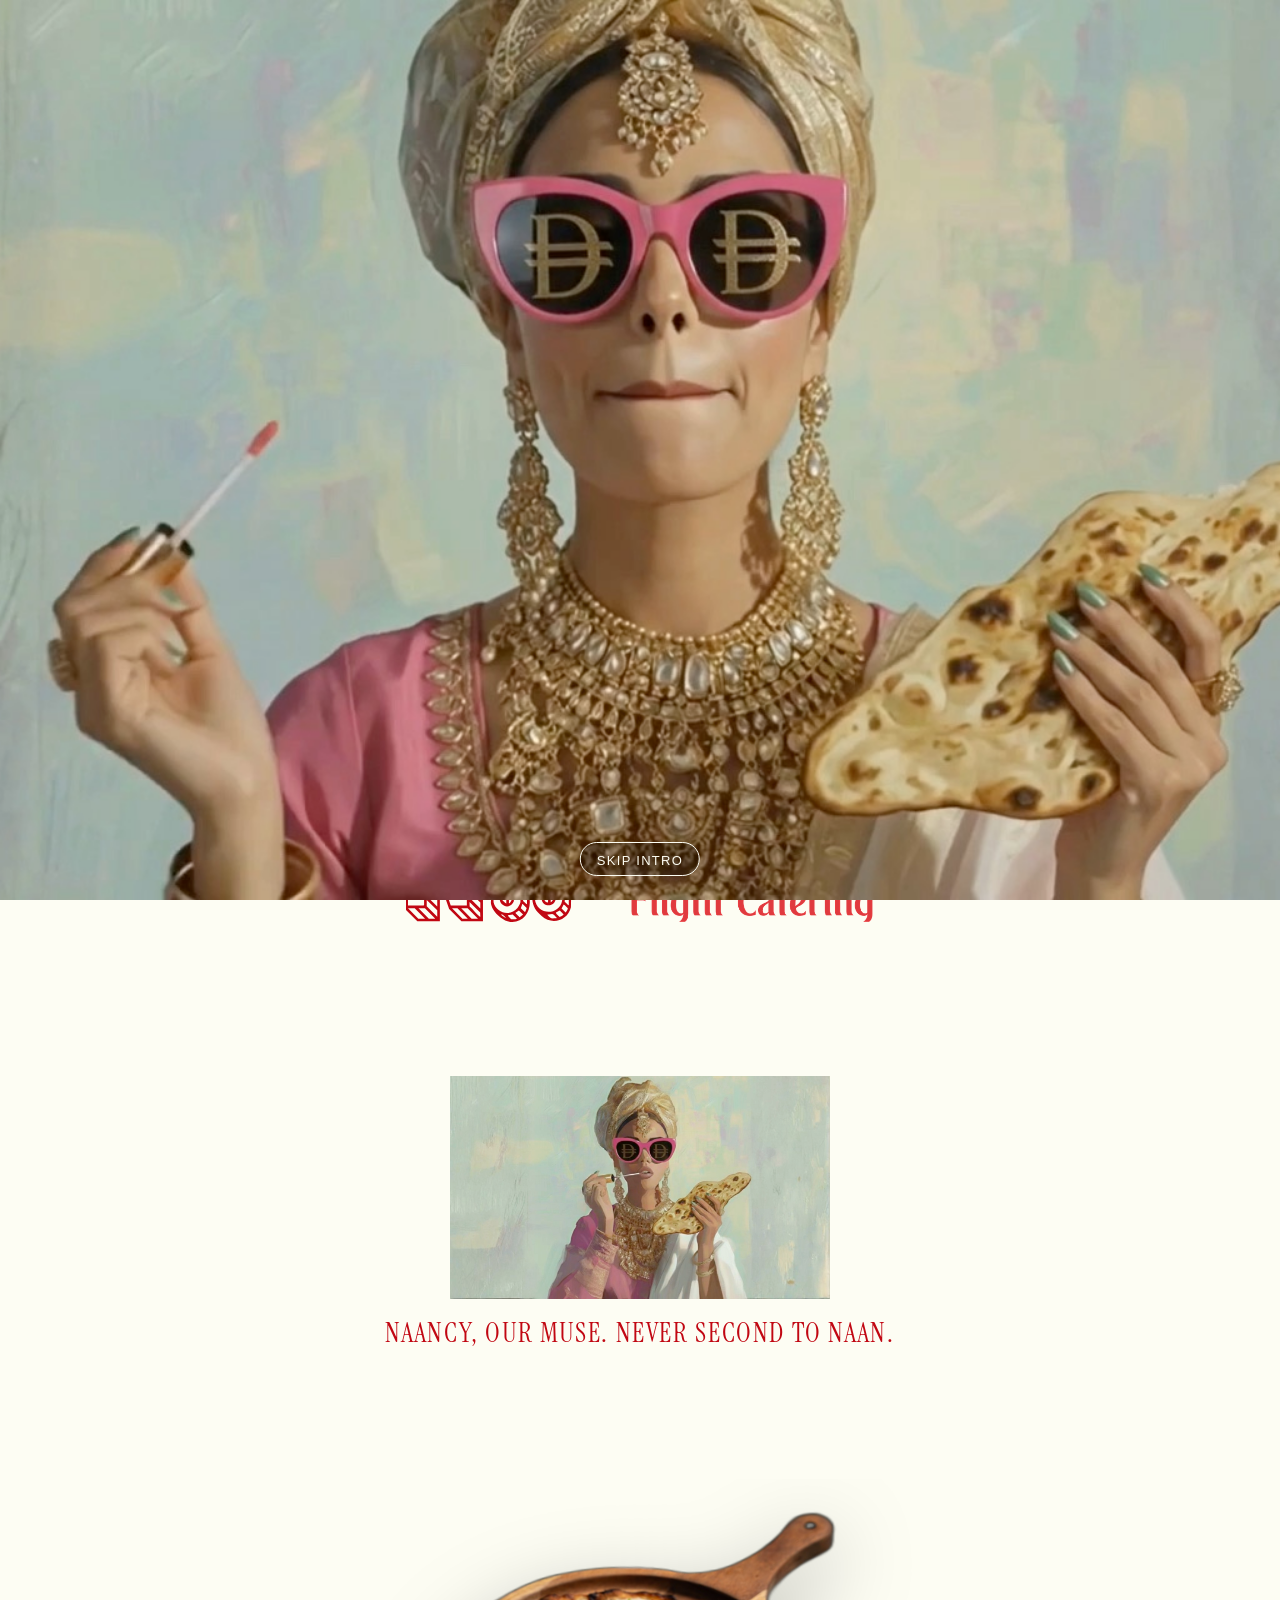
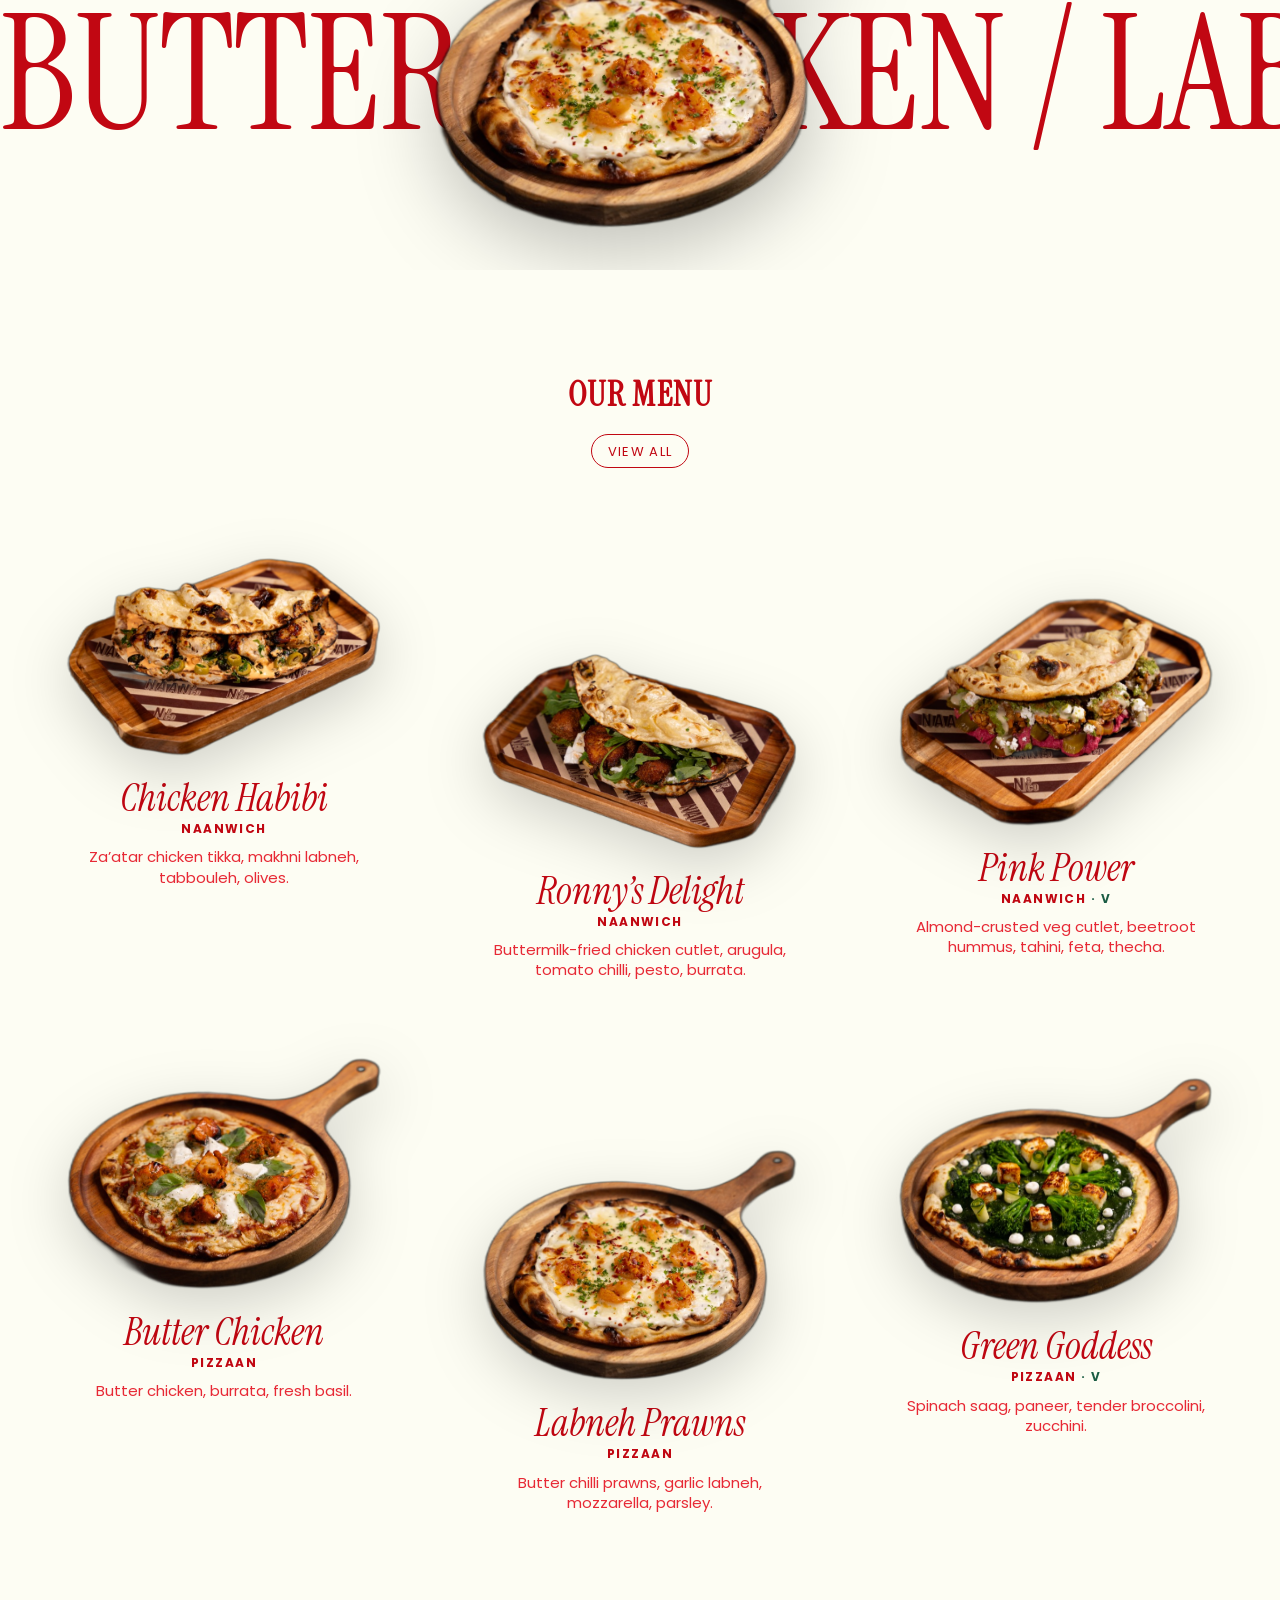
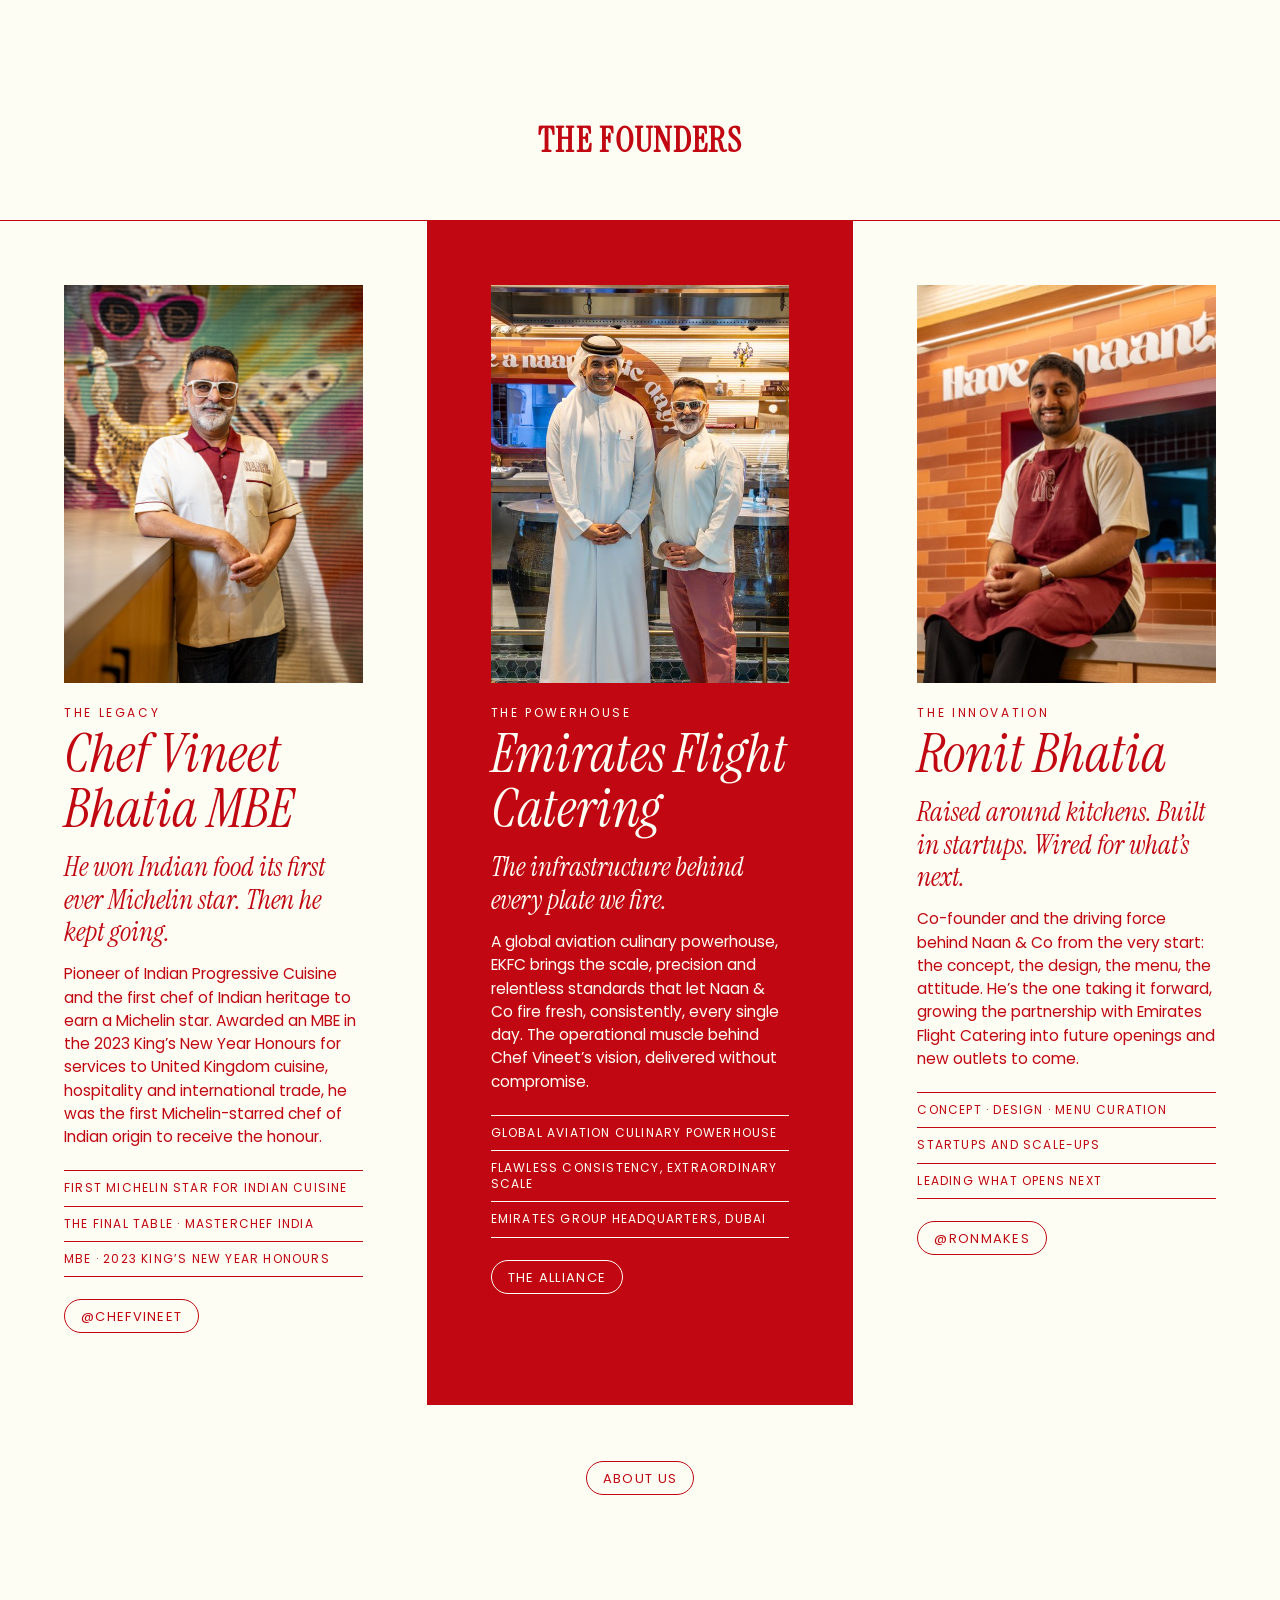
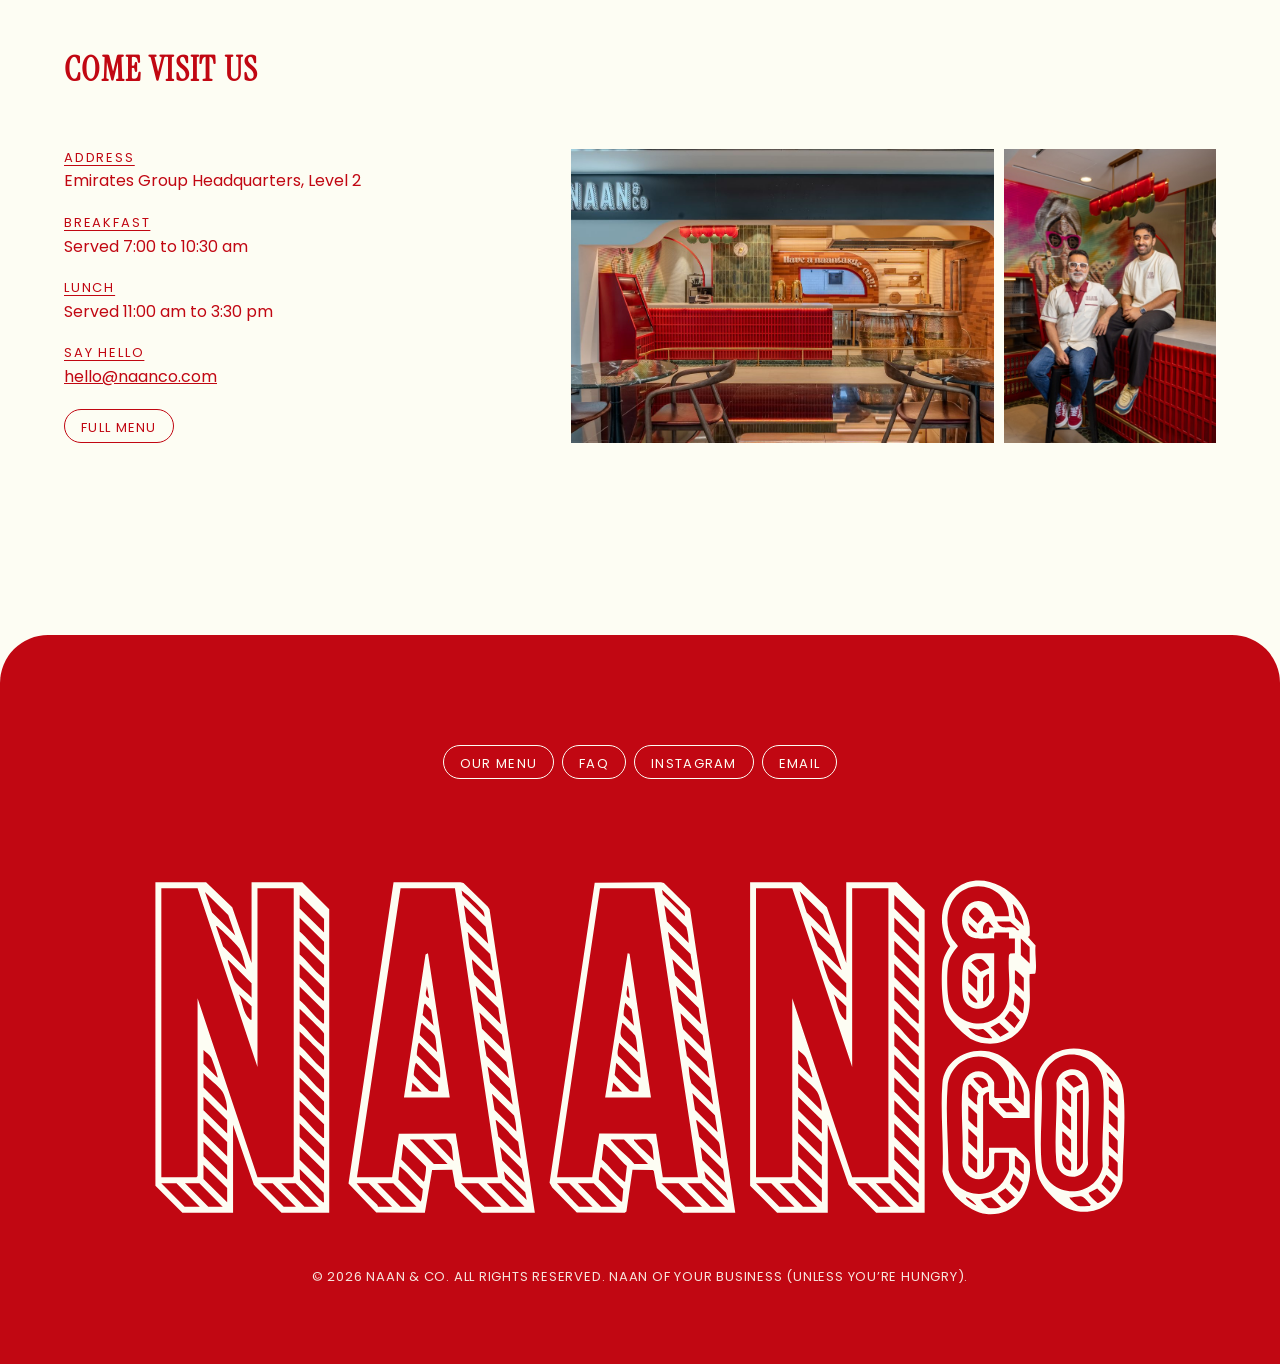
==== commit 36198059: "Update About photography and biography" ====
--- a/index.html
+++ b/index.html
@@ -209,11 +209,11 @@
           <p class="f-tag">The legacy</p>
           <h3 class="f-name">Chef Vineet Bhatia MBE</h3>
           <p class="f-pull">He won Indian food its first ever Michelin star. Then he kept going.</p>
-          <p class="f-copy">Pioneer of Indian Progressive Cuisine. Restaurants around the world with Harrods, Marriott and The Oberoi. Two cookbooks, a judge&rsquo;s seat on Netflix&rsquo;s The Final Table and MasterChef India, and a GREAT Campaign ambassadorship for Britain. Decades at the very top of fine dining, now poured into the world&rsquo;s most underrated bread.</p>
+          <p class="f-copy">Pioneer of Indian Progressive Cuisine and the first chef of Indian heritage to earn a Michelin star. Awarded an MBE in the 2023 King&rsquo;s New Year Honours for services to United Kingdom cuisine, hospitality and international trade, he was the first Michelin-starred chef of Indian origin to receive the honour.</p>
           <ul class="f-list">
             <li>First Michelin star for Indian cuisine</li>
             <li>The Final Table &middot; MasterChef India</li>
-            <li>Harrods &middot; Marriott &middot; The Oberoi</li>
+            <li>MBE &middot; 2023 King&rsquo;s New Year Honours</li>
           </ul>
           <a class="pill f-pill" href="https://www.instagram.com/chefvineet/?hl=en" target="_blank" rel="noopener">@chefvineet</a>
         </article>
--- a/styles.css
+++ b/styles.css
@@ -235,22 +235,22 @@
 
 .site-header .wrap {
   display: grid;
-  grid-template-columns: 1fr auto 1fr;
-  align-items: center;
-  height: 58px;
-  gap: var(--space, 12px);
+  grid-template-columns: 1fr;
+  grid-template-areas: "logo" "left" "right";
+  row-gap: 10px;
+  padding-block: 10px;
 }
 
 .header-left {
+  grid-area: left;
   display: flex;
+  flex-wrap: wrap;
+  justify-content: center;
   gap: 6px;
 }
 
-.header-left .pill:nth-child(n+2) {
-  display: none; /* Find us / About Us appear from tablet up */
-}
-
 .brand-mark {
+  grid-area: logo;
   display: inline-flex;
   align-items: center;
   min-height: 44px;
@@ -264,8 +264,9 @@
 }
 
 .header-right {
+  grid-area: right;
   display: flex;
-  justify-content: flex-end;
+  justify-content: center;
 }
 
 /* ==========================================================
@@ -655,22 +656,24 @@
 }
 
 .shop-photos {
-  display: grid;
+  display: flex;
   gap: 10px;
 }
 
 .shop-photos img {
   width: 100%;
-  height: 100%;
+  min-width: 0;
   object-fit: cover;
 }
 
 .shop-photo--wide {
+  flex: 2 1 0;
   aspect-ratio: 3 / 2;
 }
 
 .shop-photo--portrait {
-  aspect-ratio: 4 / 5;
+  flex: 1 1 0;
+  aspect-ratio: 3 / 4;
 }
 
 /* ==========================================================
@@ -842,11 +845,22 @@
 
 @media (min-width: 768px) {
   .site-header .wrap {
+    grid-template-columns: 1fr auto 1fr;
+    grid-template-areas: "left logo right";
+    align-items: center;
+    gap: var(--space, 12px);
+    padding-block: 0;
     height: 64px;
   }
 
-  .header-left .pill:nth-child(n+2) {
-    display: inline-flex;
+  .header-left,
+  .header-right {
+    justify-content: flex-start;
+    flex-wrap: nowrap;
+  }
+
+  .header-right {
+    justify-content: flex-end;
   }
 
   .hero-cols {
@@ -1099,36 +1113,43 @@
 }
 
 .chef-photos {
-  position: relative;
+  display: grid;
+  grid-template-columns: 1fr 1fr;
+  gap: clamp(8px, 2vw, 16px);
+  align-items: start;
+}
+
+.chef-photo-column {
+  display: grid;
+  gap: clamp(8px, 2vw, 16px);
+}
+
+.chef-photo-column--offset {
+  padding-top: clamp(28px, 7vw, 68px);
 }
 
 .chef-photo {
   width: 100%;
-  aspect-ratio: 5 / 4;
   object-fit: cover;
-  object-position: 20% 35%;
-  border-radius: 18px;
-}
-
-.chef-inset {
-  margin-top: 14px;
-  display: grid;
-  gap: 8px;
-}
-
-.chef-inset img {
-  width: 44%;
+  border-radius: clamp(8px, 2vw, 16px);
+}
+
+.chef-photo--portrait {
+  aspect-ratio: 4 / 5;
+  object-position: 26% center;
+}
+
+.chef-photo--tall {
   aspect-ratio: 2 / 3;
-  object-fit: cover;
-  border-radius: 12px;
-  border: 3px solid var(--cream);
-  box-shadow: 0 10px 30px rgba(0, 0, 0, 0.18);
-}
-
-.chef-inset-cap {
-  font-size: 12px;
-  letter-spacing: 0.06em;
-  opacity: 0.75;
+}
+
+.chef-photo--landscape {
+  aspect-ratio: 4 / 3;
+}
+
+.chef-photo--wide {
+  grid-column: 1 / -1;
+  aspect-ratio: 16 / 9;
 }
 
 .chef-pull {
@@ -1149,10 +1170,6 @@
   margin-top: 14px;
 }
 
-.chef-copy strong {
-  font-weight: 700;
-}
-
 .chef-facts {
   margin-top: 24px;
   list-style: none;
@@ -1175,47 +1192,22 @@
   border-top: 1px solid var(--red);
 }
 
-.alliance-bleed {
-  position: relative;
-  isolation: isolate;
-}
-
-.alliance-bleed img {
-  width: 100%;
-  height: clamp(280px, 60vw, 520px);
-  object-fit: cover;
-}
-
-.alliance-bleed::after {
-  content: "";
-  position: absolute;
-  inset: 0;
-  background: linear-gradient(180deg, rgba(10, 0, 1, 0.7) 0%, rgba(10, 0, 1, 0.1) 45%, transparent 70%);
-  z-index: 1;
-}
-
-.alliance-overlay {
-  position: absolute;
-  z-index: 2;
-  left: 0;
-  right: 0;
-  top: 0;
-  padding: var(--gutter);
-  padding-top: clamp(76px, 16vw, 104px);
+.alliance-heading {
+  padding-block: clamp(56px, 9vw, 108px);
+  background: var(--red);
   color: var(--cream);
 }
 
-.alliance-overlay .section-label {
+.alliance-heading .section-label {
   color: var(--cream);
 }
 
-.alliance-overlay p {
+.alliance-heading p {
   font-family: var(--font-display);
   font-style: italic;
-  font-size: clamp(20px, 3.4vw, 30px);
-  line-height: 1.2;
-  max-width: 26ch;
-  margin-top: 10px;
+  font-size: clamp(28px, 5vw, 52px);
+  line-height: 1.08;
+  max-width: 22ch;
 }
 
 .alliance-body {
@@ -1232,34 +1224,17 @@
   margin-top: 14px;
 }
 
-.alliance-badges {
-  display: flex;
-  align-items: center;
-  gap: 20px;
-  flex-wrap: wrap;
+.alliance-photo-column {
+  display: grid;
+  gap: clamp(10px, 2vw, 18px);
   margin-top: clamp(28px, 5vw, 44px);
 }
 
-.alliance-logo-card {
-  display: inline-flex;
-  align-items: center;
-  padding: 14px 20px;
-  border: 1px solid var(--red);
-  border-radius: 14px;
-}
-
-.alliance-logo-card img {
-  height: 40px;
-  width: auto;
-}
-
-.alliance-launch {
+.alliance-photo-column img {
   width: 100%;
-  max-width: 340px;
-  aspect-ratio: 4 / 3;
-  object-fit: cover;
-  border-radius: 14px;
-  margin-top: clamp(24px, 4vw, 36px);
+  height: auto;
+  object-fit: contain;
+  border-radius: clamp(8px, 2vw, 14px);
 }
 
 @media (min-width: 768px) {
@@ -1268,8 +1243,8 @@
   }
 
   .chef-grid {
-    grid-template-columns: 1fr 1fr;
-    align-items: center;
+    grid-template-columns: minmax(0, 1.06fr) minmax(0, 0.94fr);
+    align-items: start;
   }
 
   .alliance-body .wrap {
@@ -1278,4 +1253,8 @@
     gap: clamp(40px, 6vw, 72px);
     align-items: start;
   }
-}
+
+  .alliance-photo-column {
+    margin-top: 0;
+  }
+}
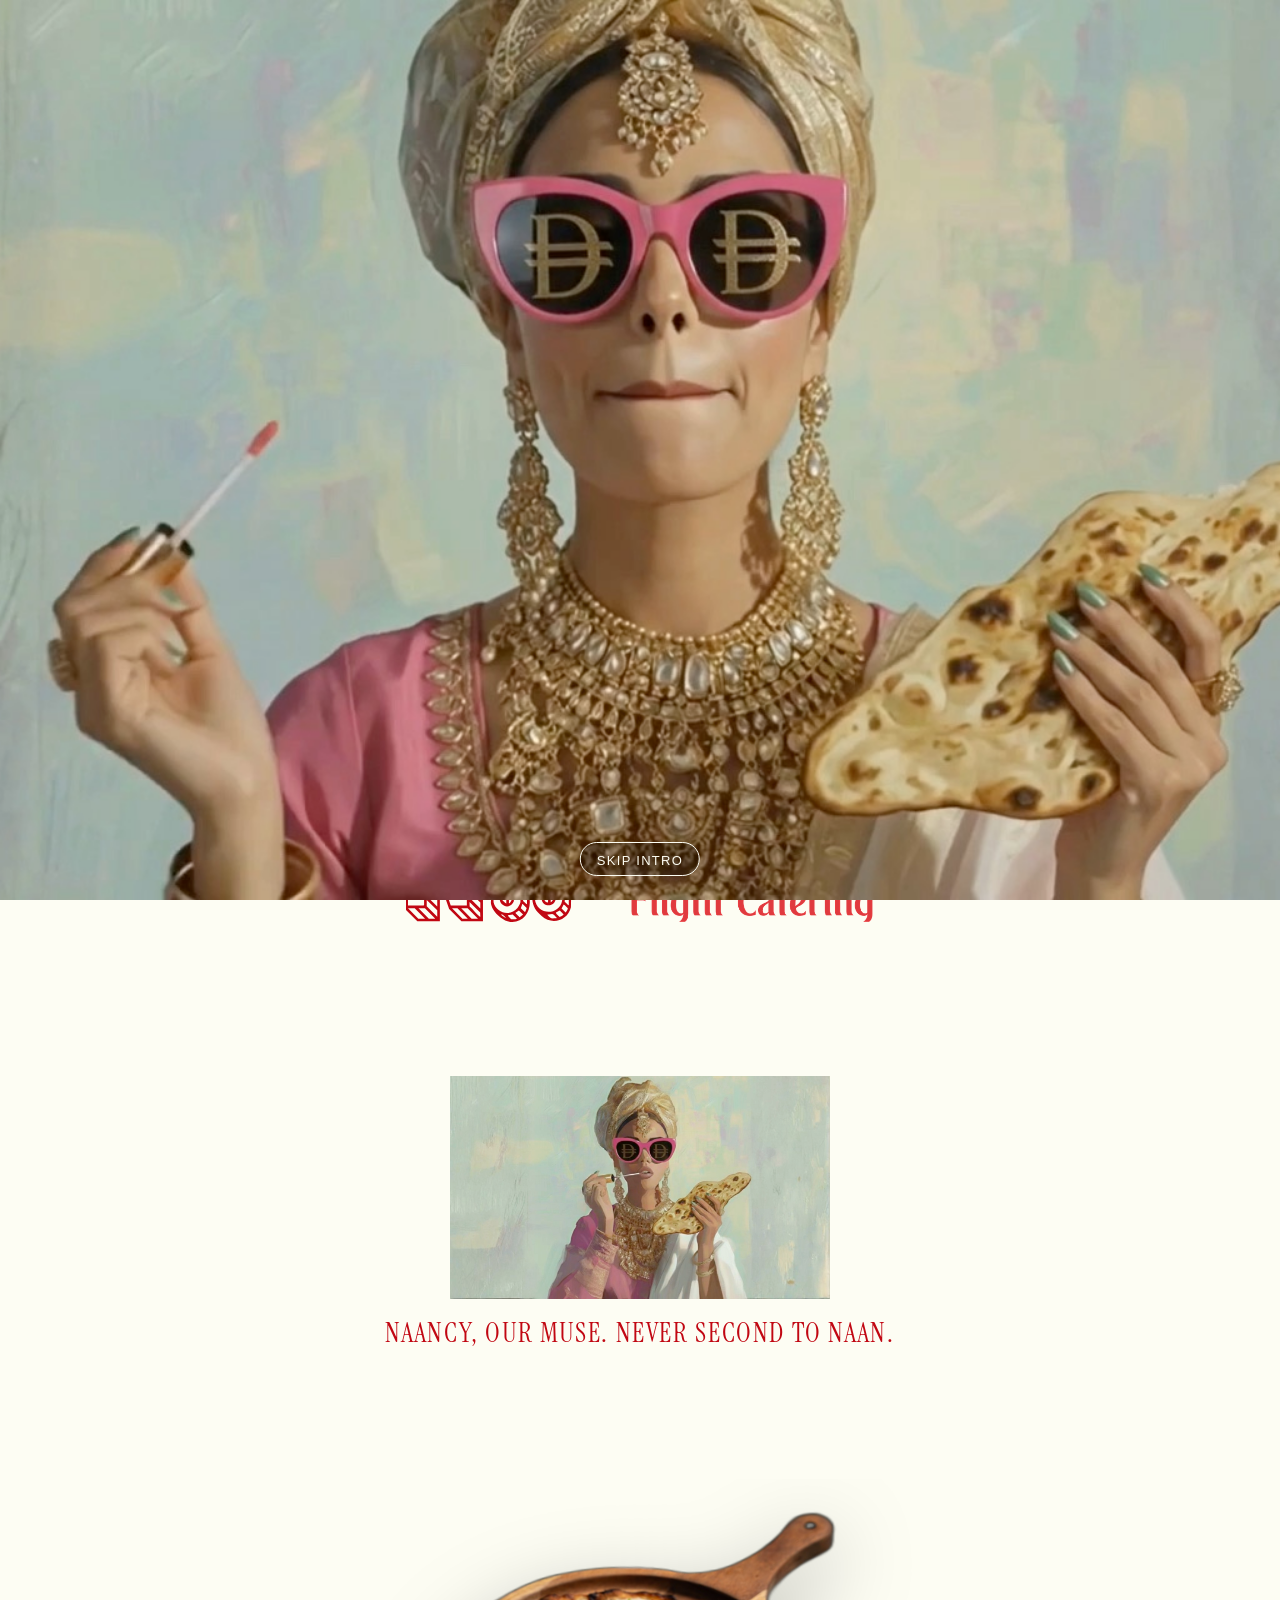
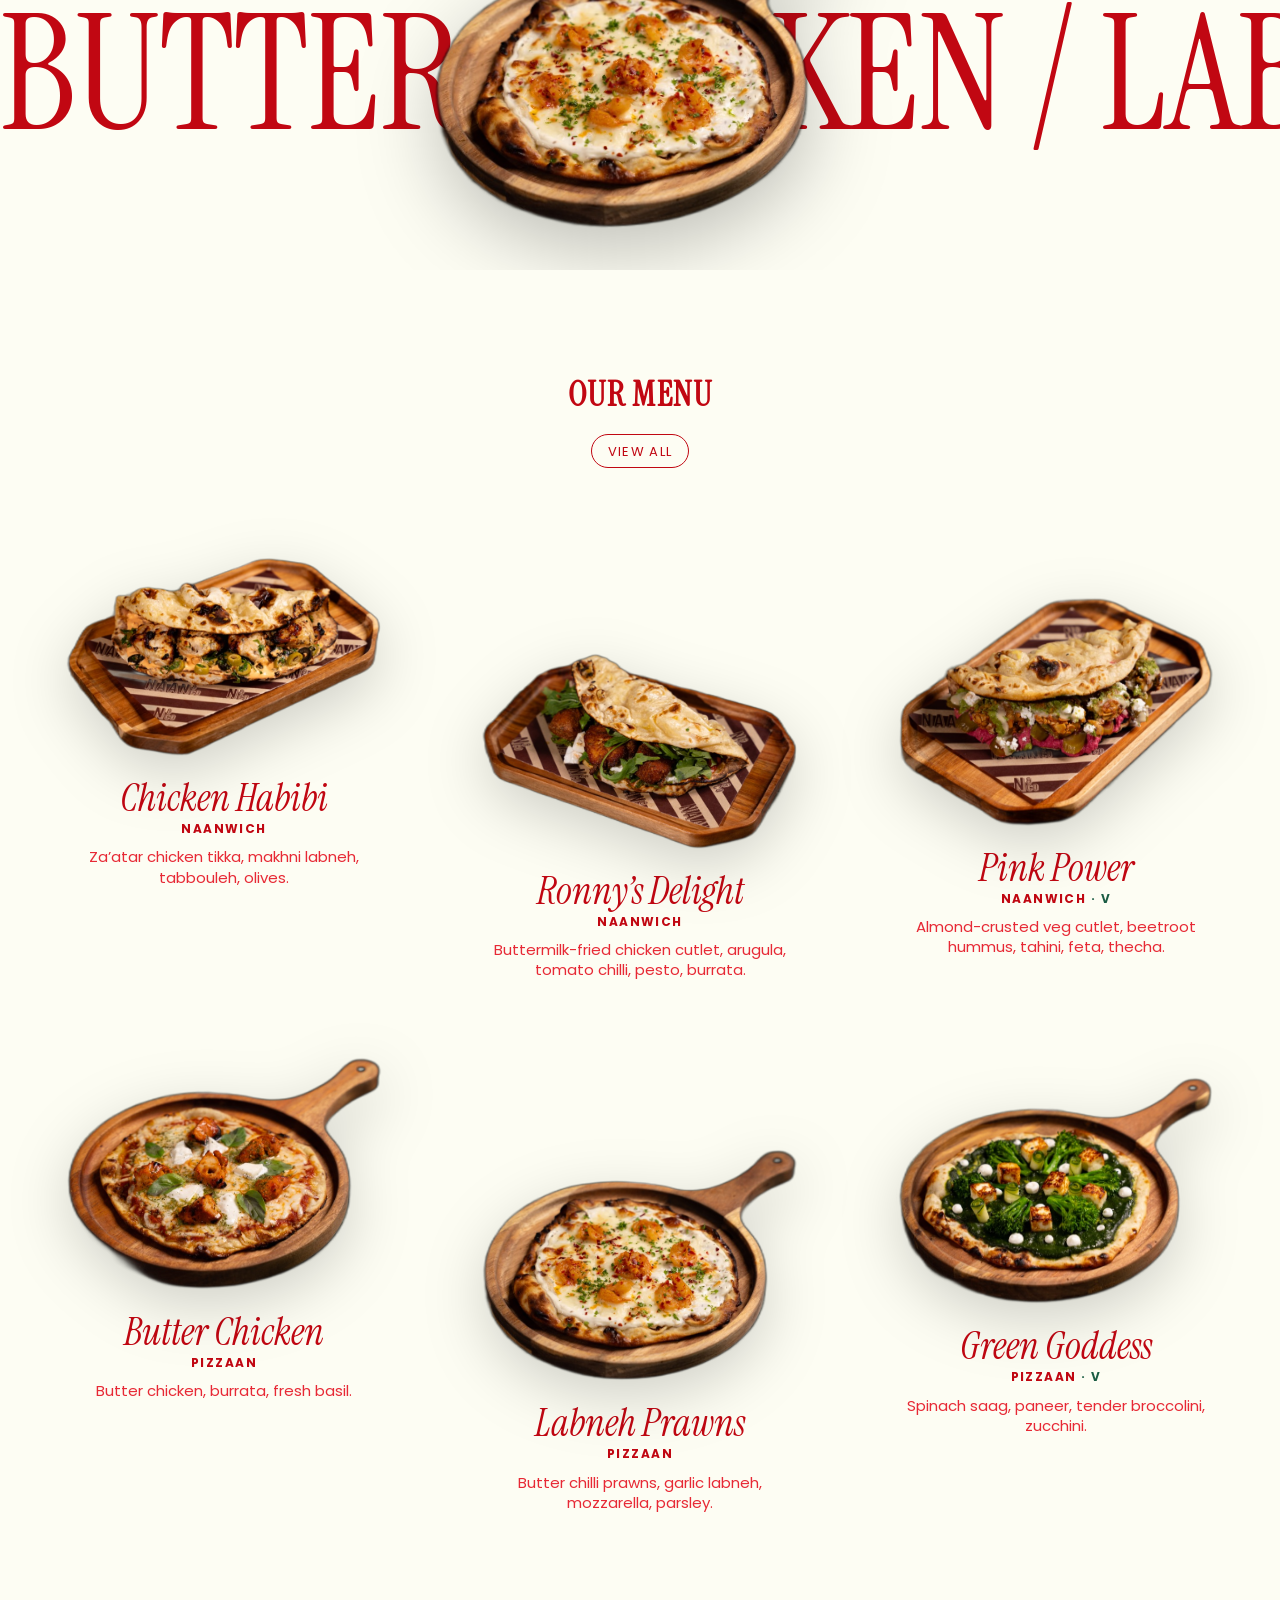
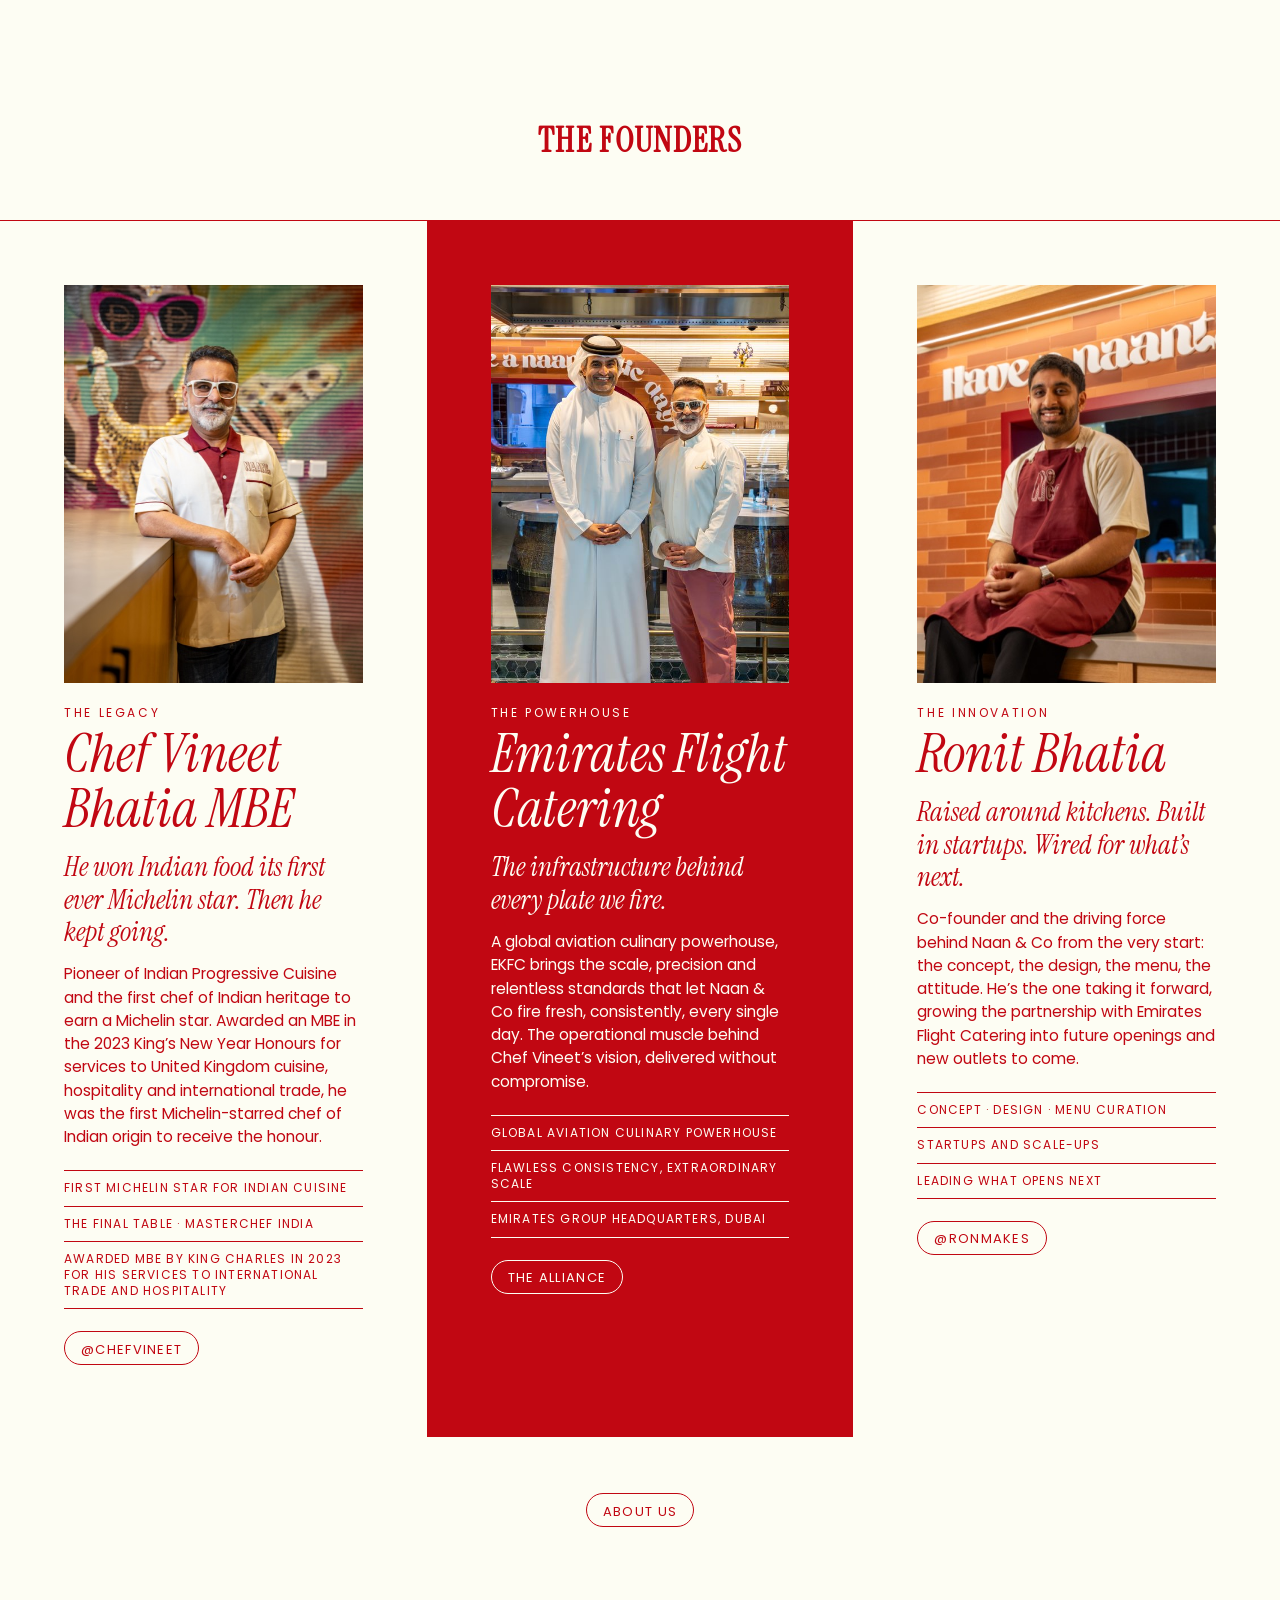
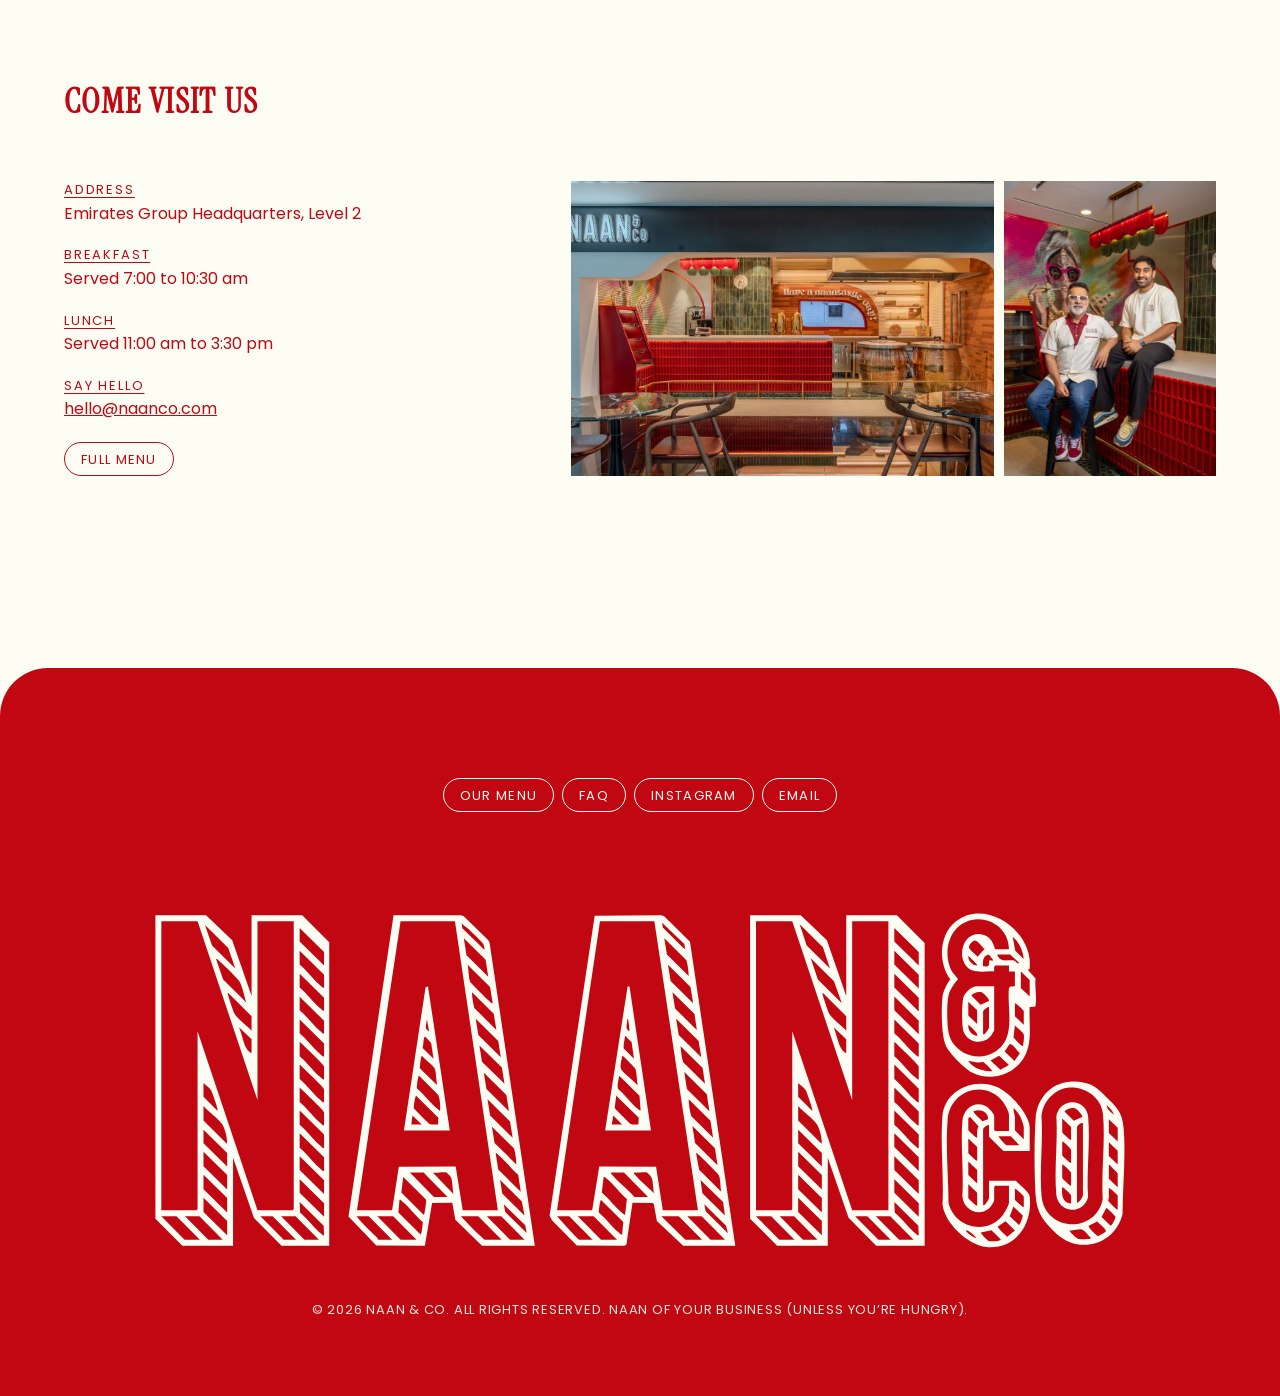
==== commit b17b9c75: "Update MBE honour wording" ====
--- a/index.html
+++ b/index.html
@@ -213,7 +213,7 @@
           <ul class="f-list">
             <li>First Michelin star for Indian cuisine</li>
             <li>The Final Table &middot; MasterChef India</li>
-            <li>MBE &middot; 2023 King&rsquo;s New Year Honours</li>
+            <li>Awarded MBE by King Charles in 2023 for his services to International Trade and Hospitality</li>
           </ul>
           <a class="pill f-pill" href="https://www.instagram.com/chefvineet/?hl=en" target="_blank" rel="noopener">@chefvineet</a>
         </article>
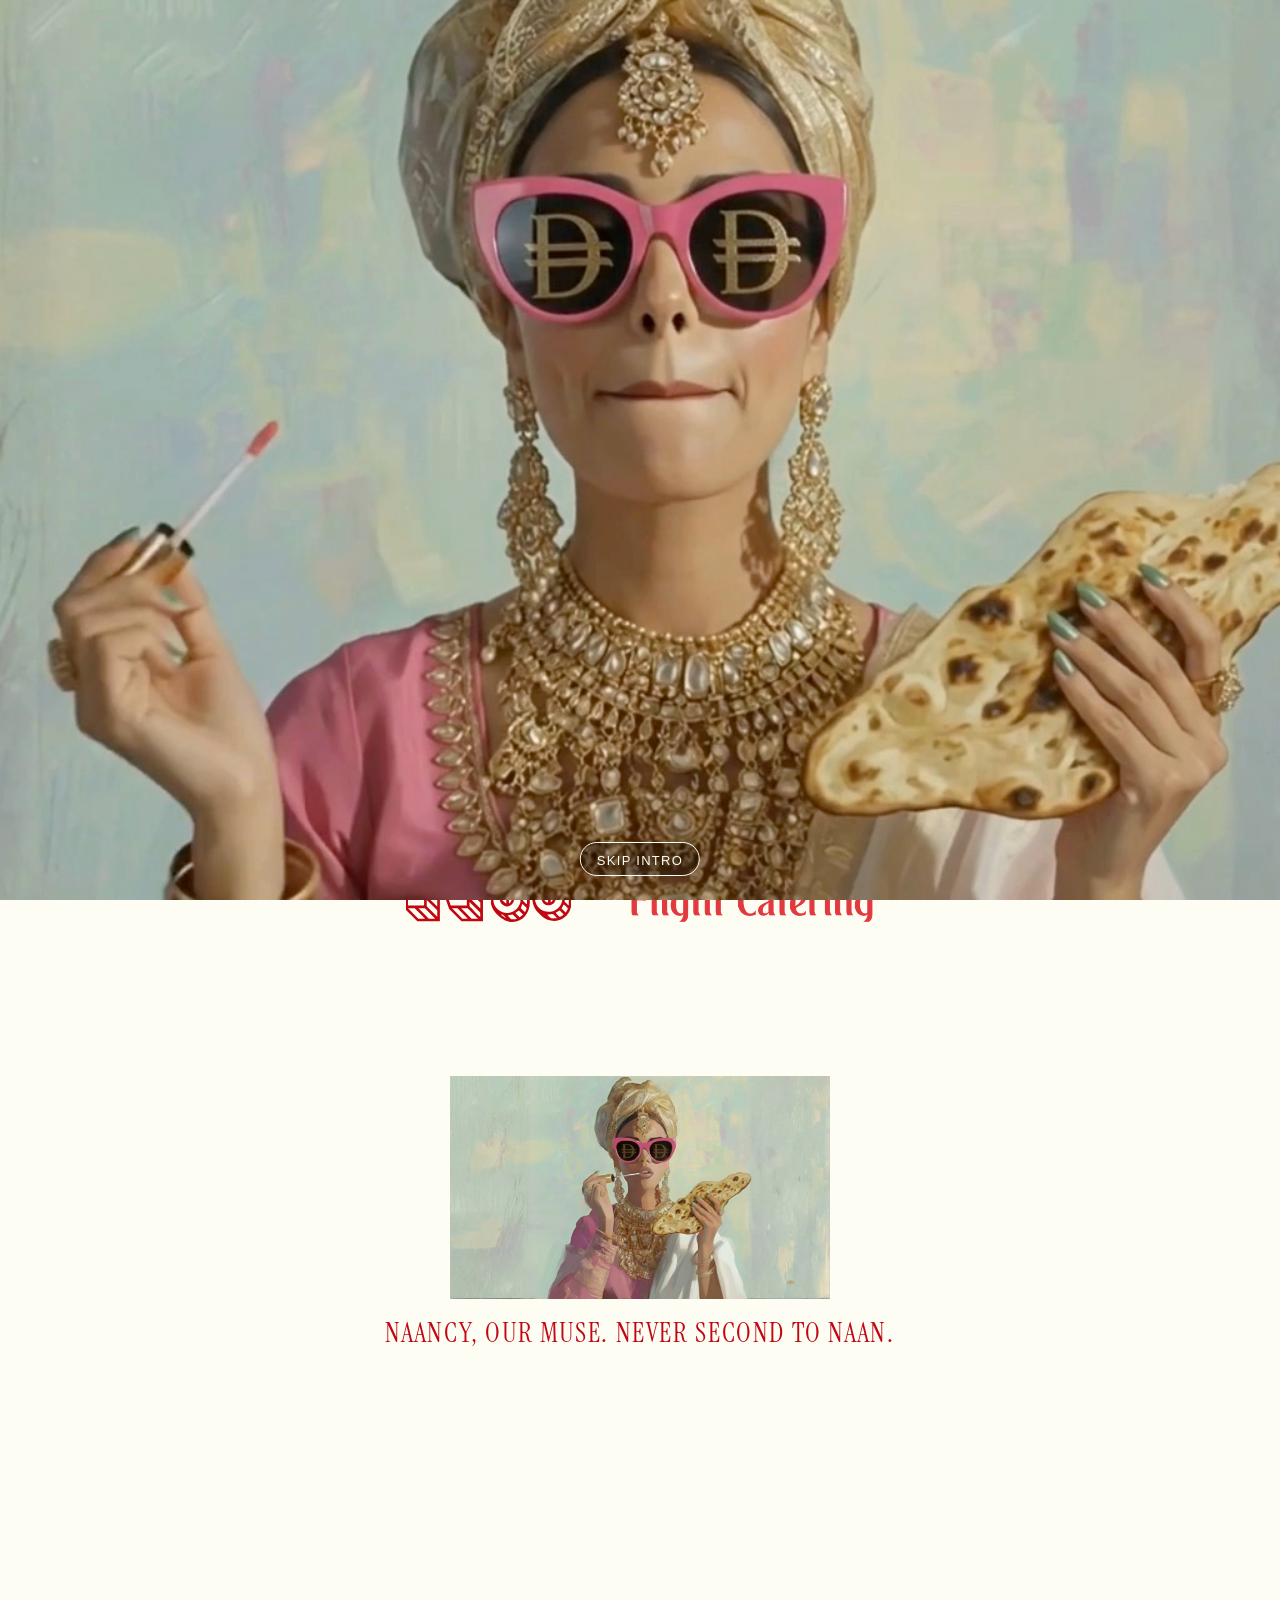
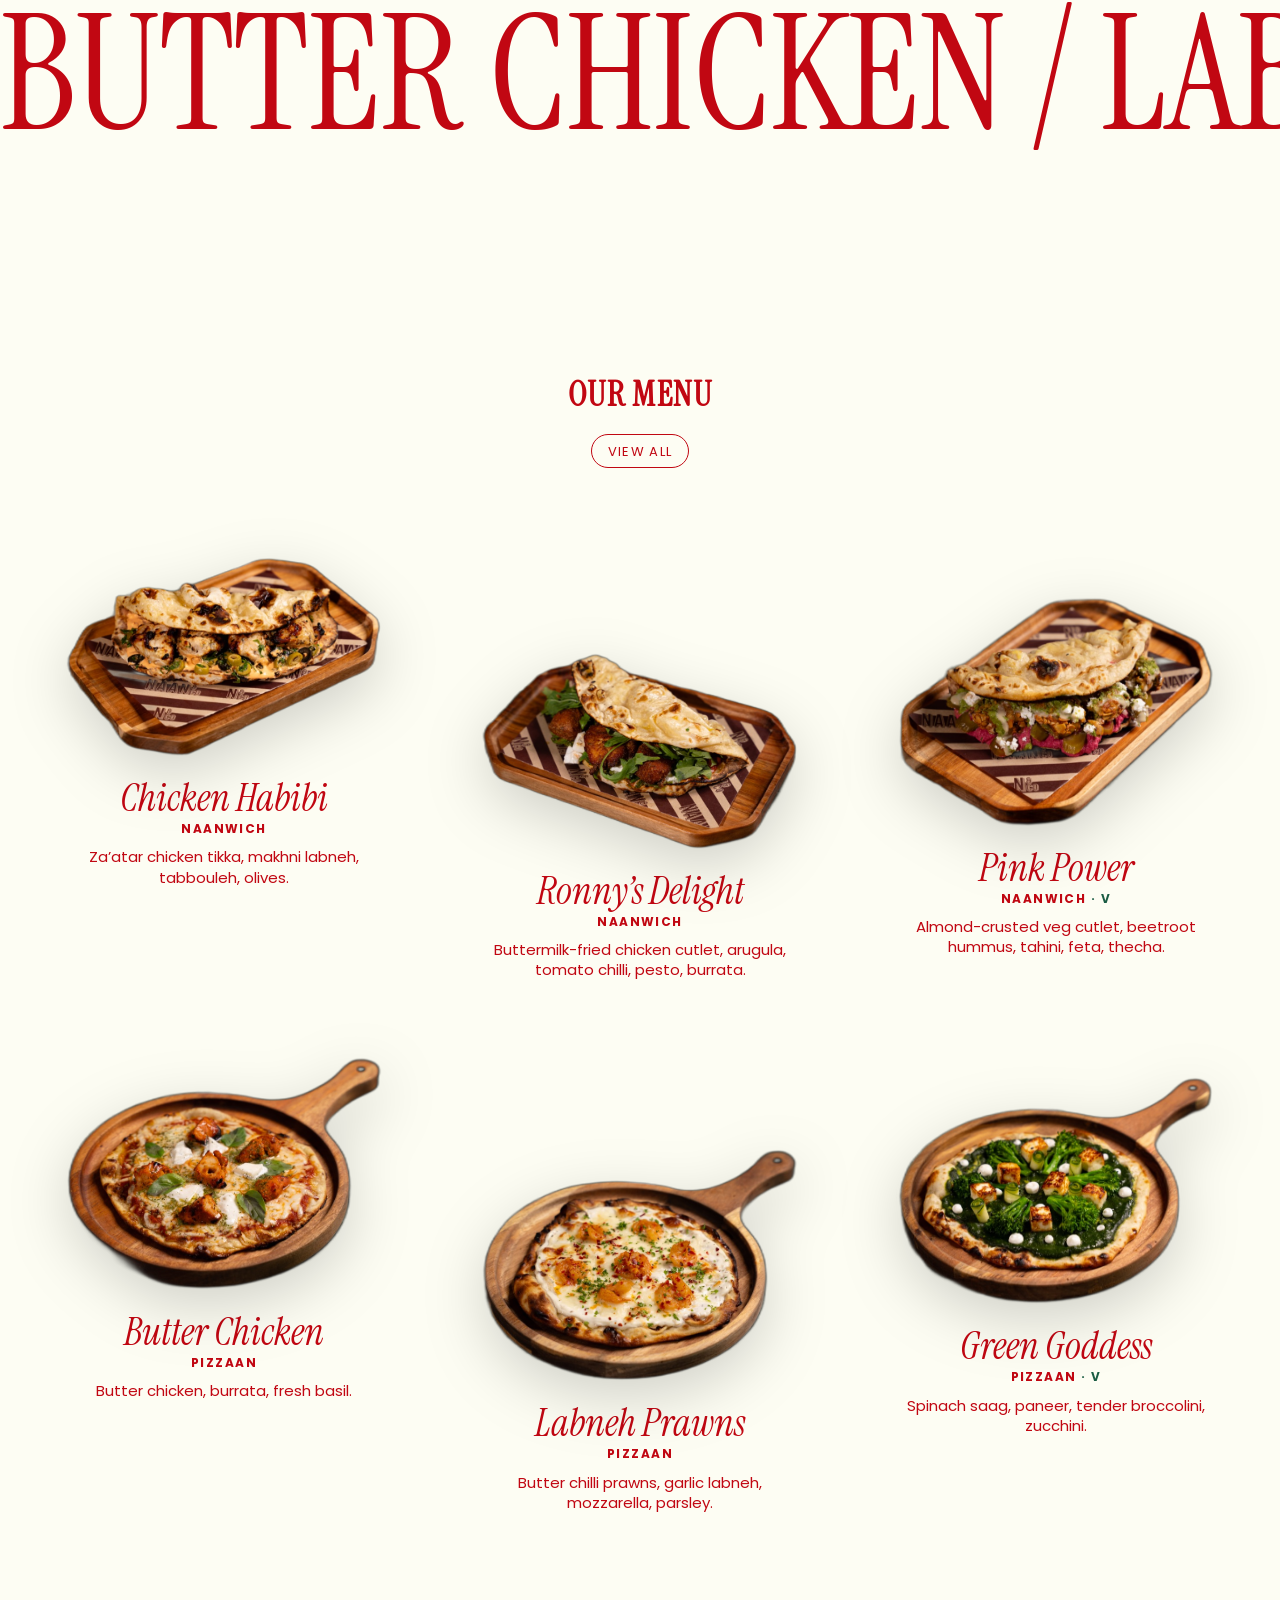
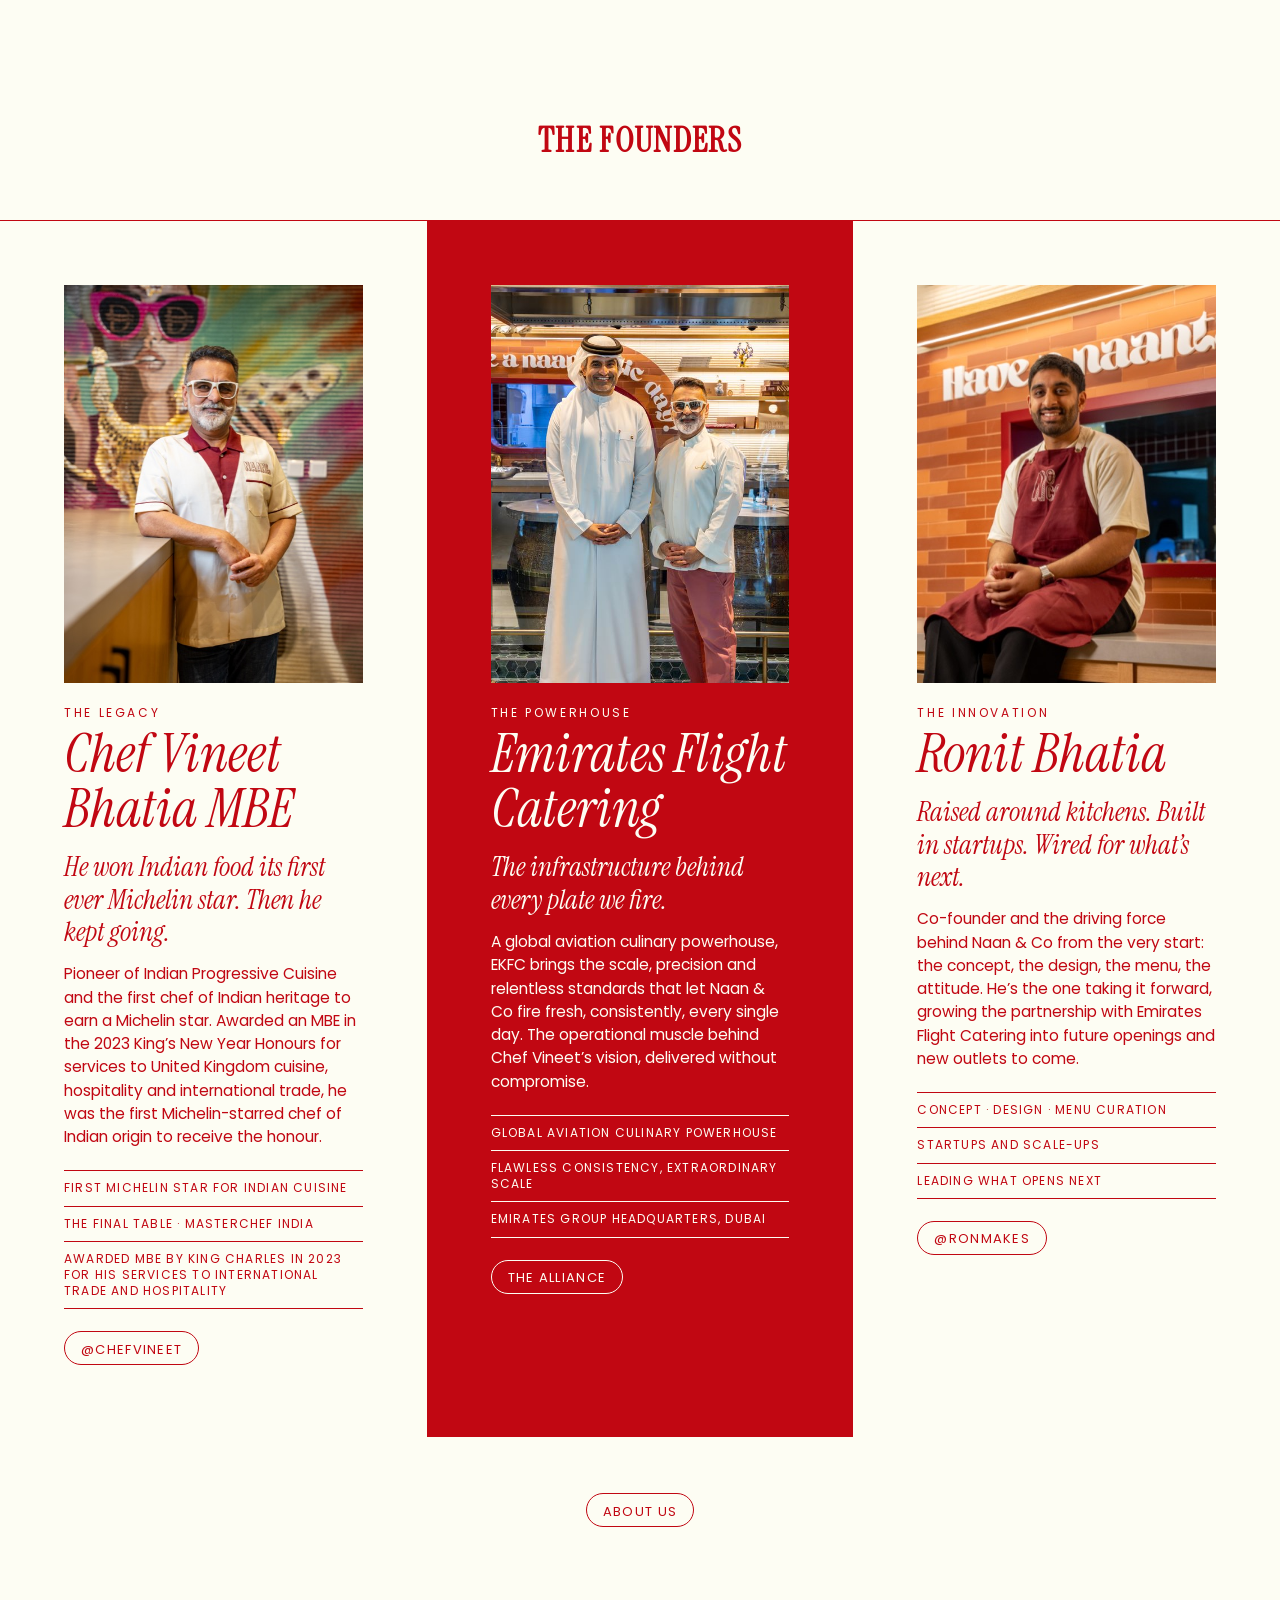
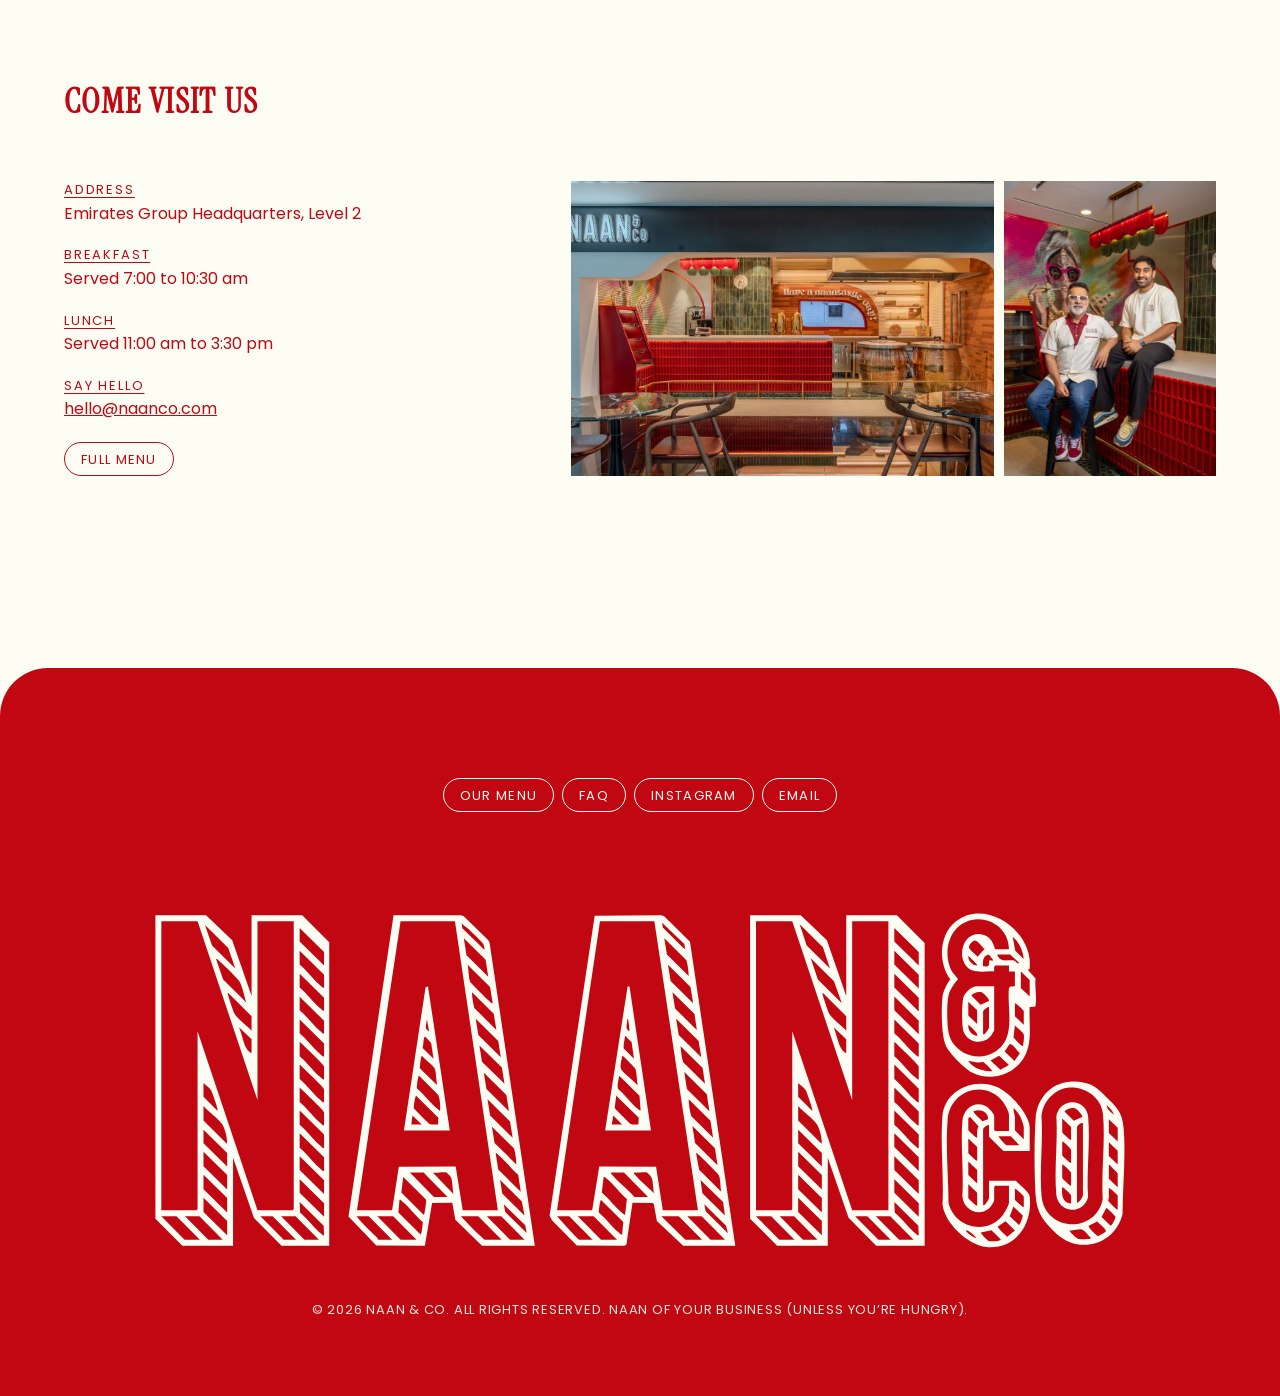
==== commit dbcaa90f: "Refresh site styles on mobile" ====
--- a/index.html
+++ b/index.html
@@ -24,7 +24,7 @@
   <link rel="preconnect" href="https://fonts.gstatic.com" crossorigin />
   <link href="https://fonts.googleapis.com/css2?family=Instrument+Serif:ital@0;1&family=Poppins:wght@400;500;600;700&display=swap" rel="stylesheet" />
   <link rel="icon" type="image/svg+xml" href="assets/favicon.svg" />
-  <link rel="stylesheet" href="styles.css" />
+  <link rel="stylesheet" href="styles.css?v=20260719-1" />
   <noscript>
     <style>
       .intro { display: none !important; }
--- a/styles.css
+++ b/styles.css
@@ -488,7 +488,7 @@
   margin-top: 6px;
   font-size: 15px;
   max-width: 34ch;
-  color: rgba(227, 3, 19, 0.85);
+  color: #c10712;
 }
 
 /* ==========================================================
@@ -1058,8 +1058,15 @@
 
 /* ---------- The Concept ---------- */
 
+.concept .section-label,
+.chef .section-label {
+  text-align: center;
+}
+
 .concept-lead {
   max-width: 62ch;
+  margin-inline: auto;
+  text-align: center;
   font-size: 16px;
   line-height: 1.6;
 }
@@ -1099,10 +1106,11 @@
 .concept-close {
   font-family: var(--font-display);
   font-style: italic;
-  font-size: clamp(24px, 4vw, 36px);
+  font-size: clamp(20px, 5.2vw, 36px);
   line-height: 1.2;
-  max-width: 20ch;
-  margin-top: clamp(40px, 7vw, 64px);
+  max-width: 44ch;
+  margin: clamp(40px, 7vw, 64px) auto 0;
+  text-align: center;
 }
 
 /* ---------- Chef Vineet ---------- */
@@ -1144,7 +1152,7 @@
 }
 
 .chef-photo--landscape {
-  aspect-ratio: 4 / 3;
+  aspect-ratio: 1 / 1;
 }
 
 .chef-photo--wide {
@@ -1196,6 +1204,11 @@
   padding-block: clamp(56px, 9vw, 108px);
   background: var(--red);
   color: var(--cream);
+}
+
+.alliance-heading-grid {
+  display: grid;
+  gap: clamp(36px, 8vw, 72px);
 }
 
 .alliance-heading .section-label {
@@ -1210,6 +1223,12 @@
   max-width: 22ch;
 }
 
+.alliance-heading-logo {
+  width: clamp(160px, 48vw, 220px);
+  height: auto;
+  filter: brightness(0) invert(1);
+}
+
 .alliance-body {
   padding-block: clamp(40px, 8vw, 96px);
 }
@@ -1238,6 +1257,19 @@
 }
 
 @media (min-width: 768px) {
+  .chef-photo--landscape {
+    aspect-ratio: 4 / 3;
+  }
+
+  .alliance-heading-grid {
+    grid-template-columns: minmax(0, 1fr) auto;
+    align-items: center;
+  }
+
+  .alliance-heading-logo {
+    width: clamp(240px, 24vw, 360px);
+  }
+
   .concept-points {
     grid-template-columns: repeat(3, 1fr);
   }
